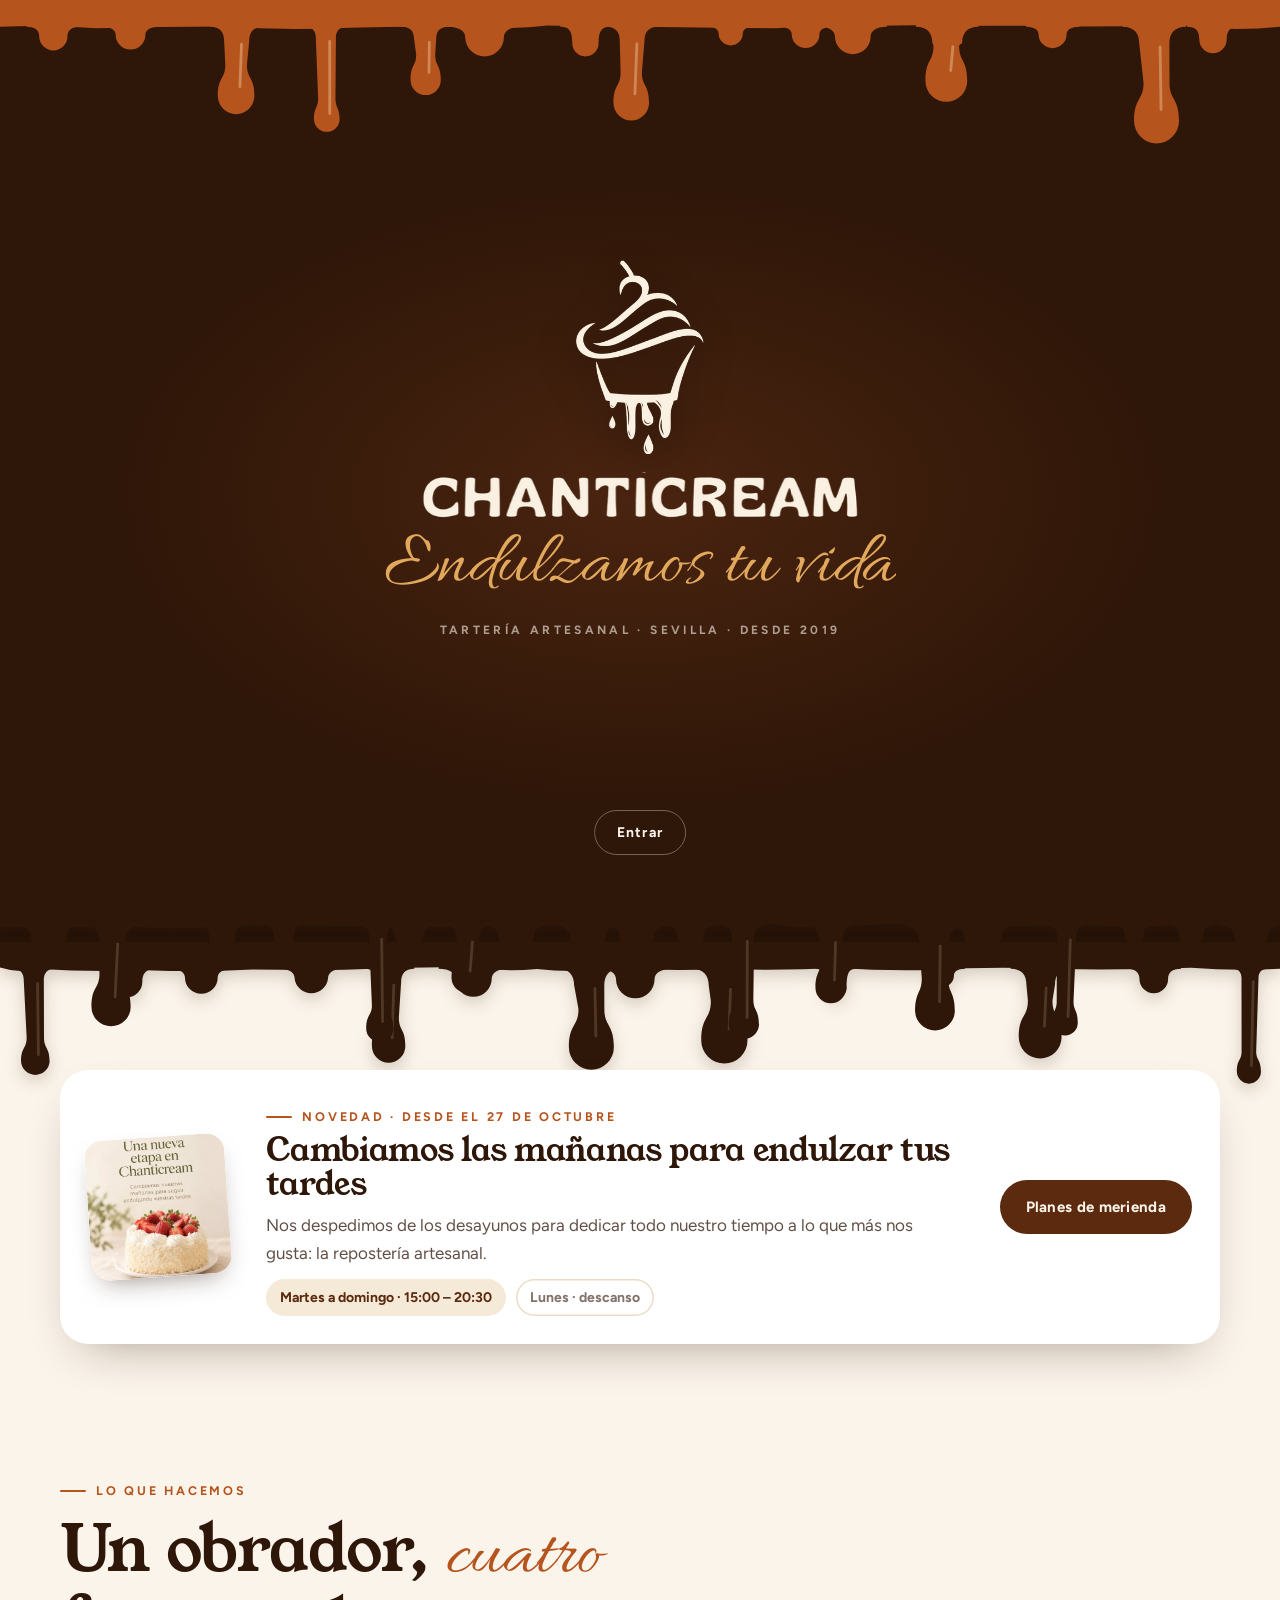
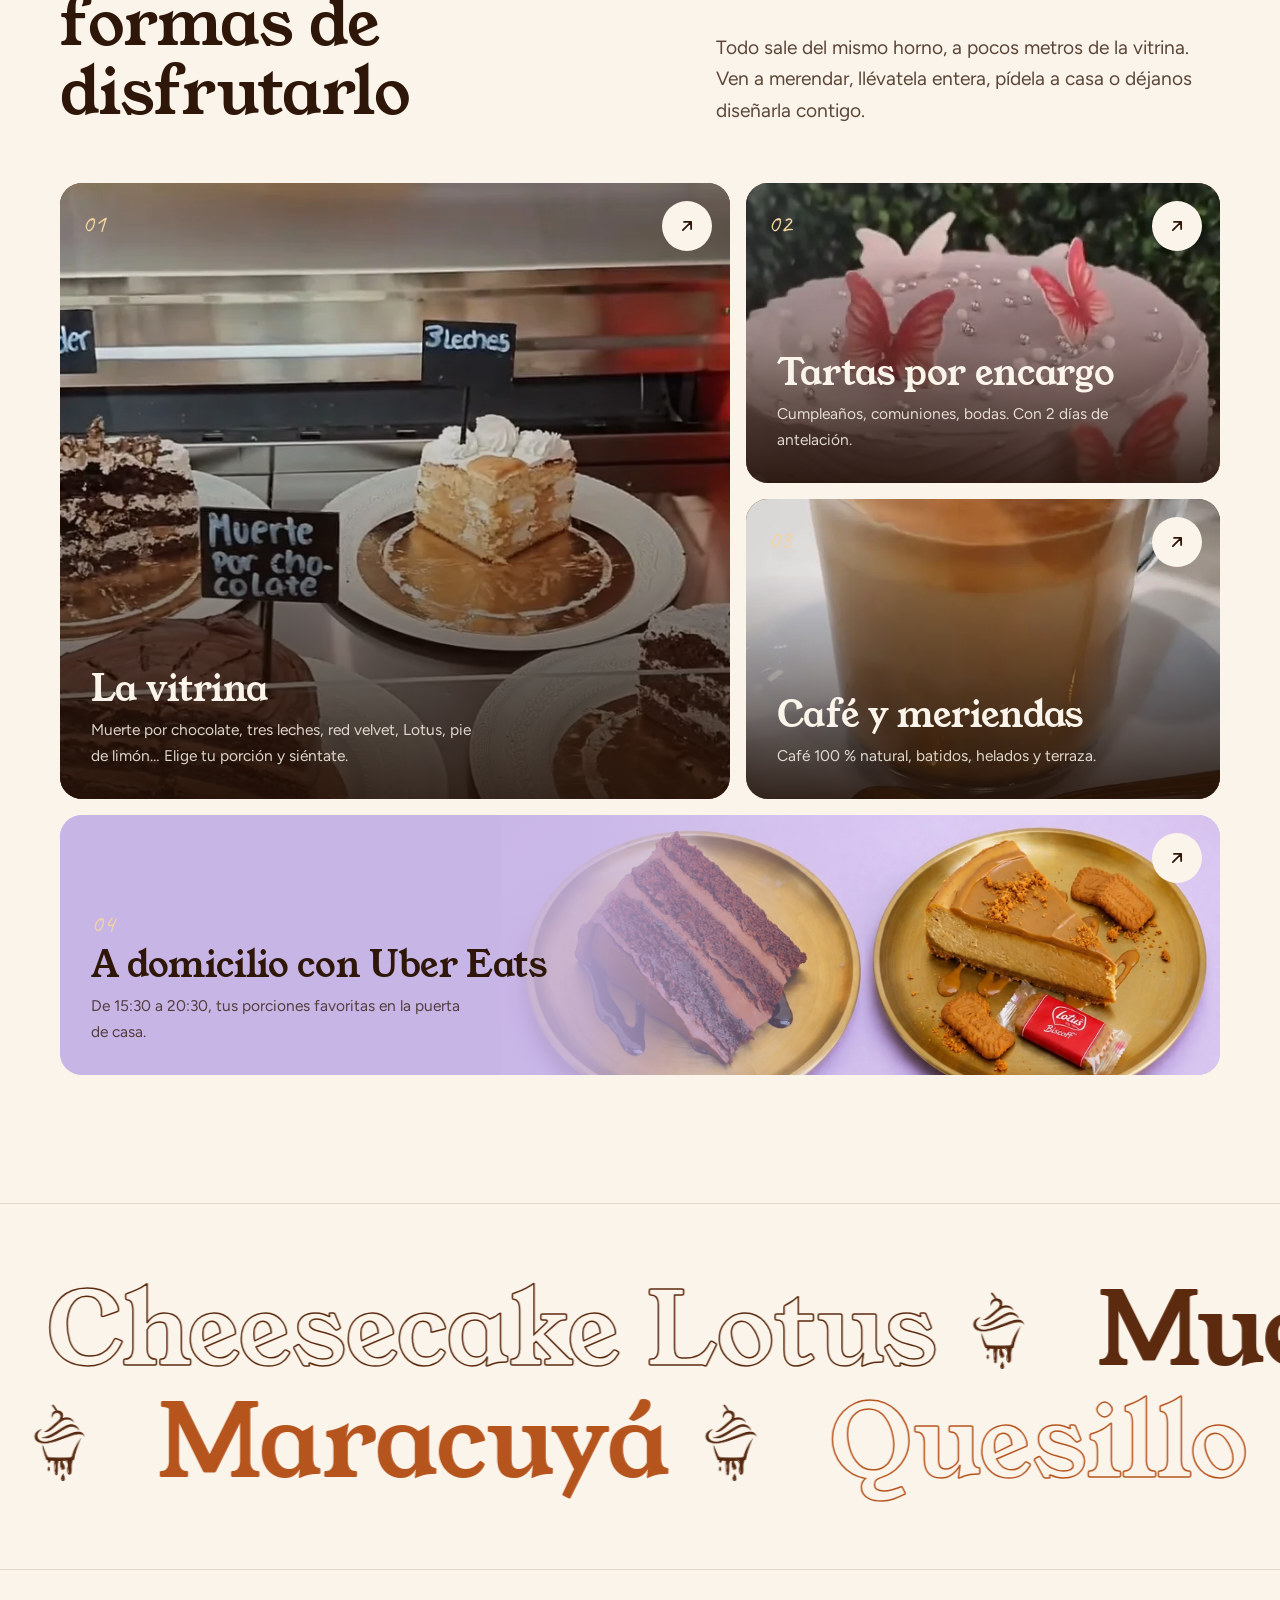
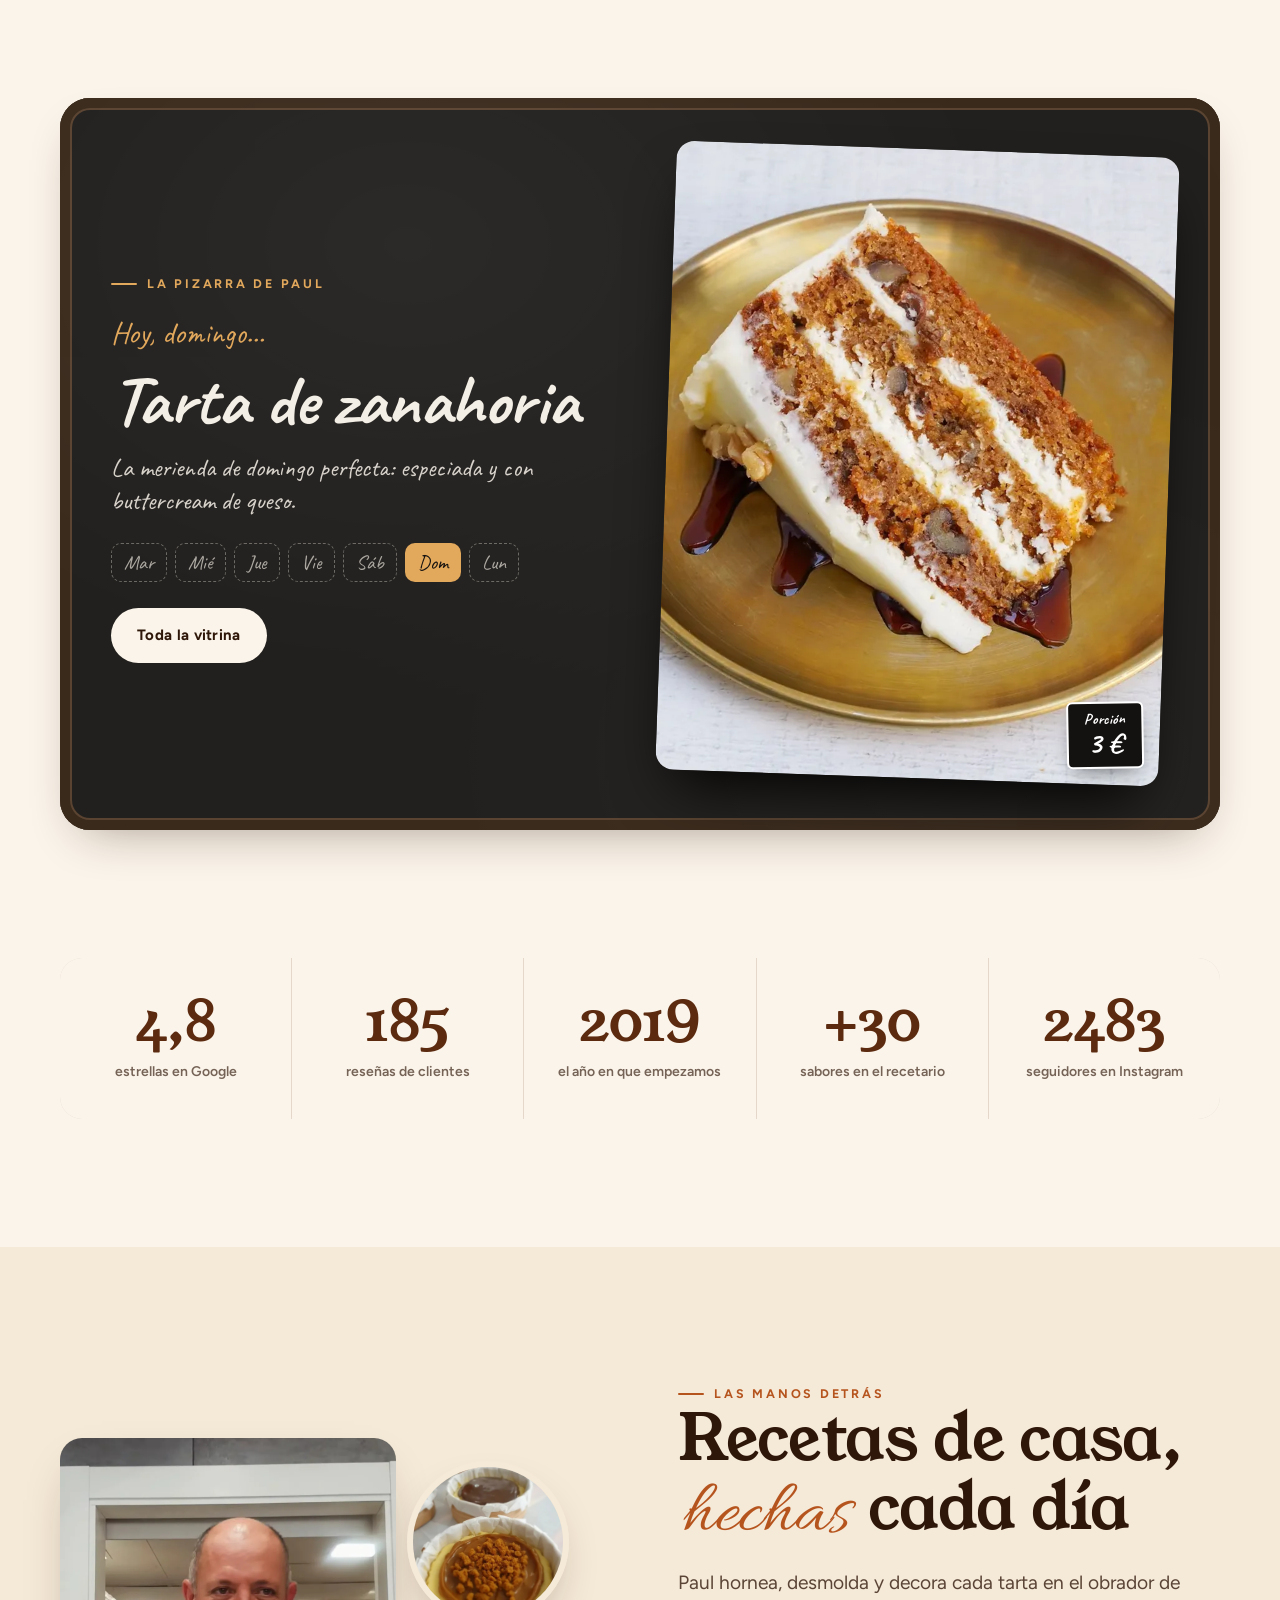
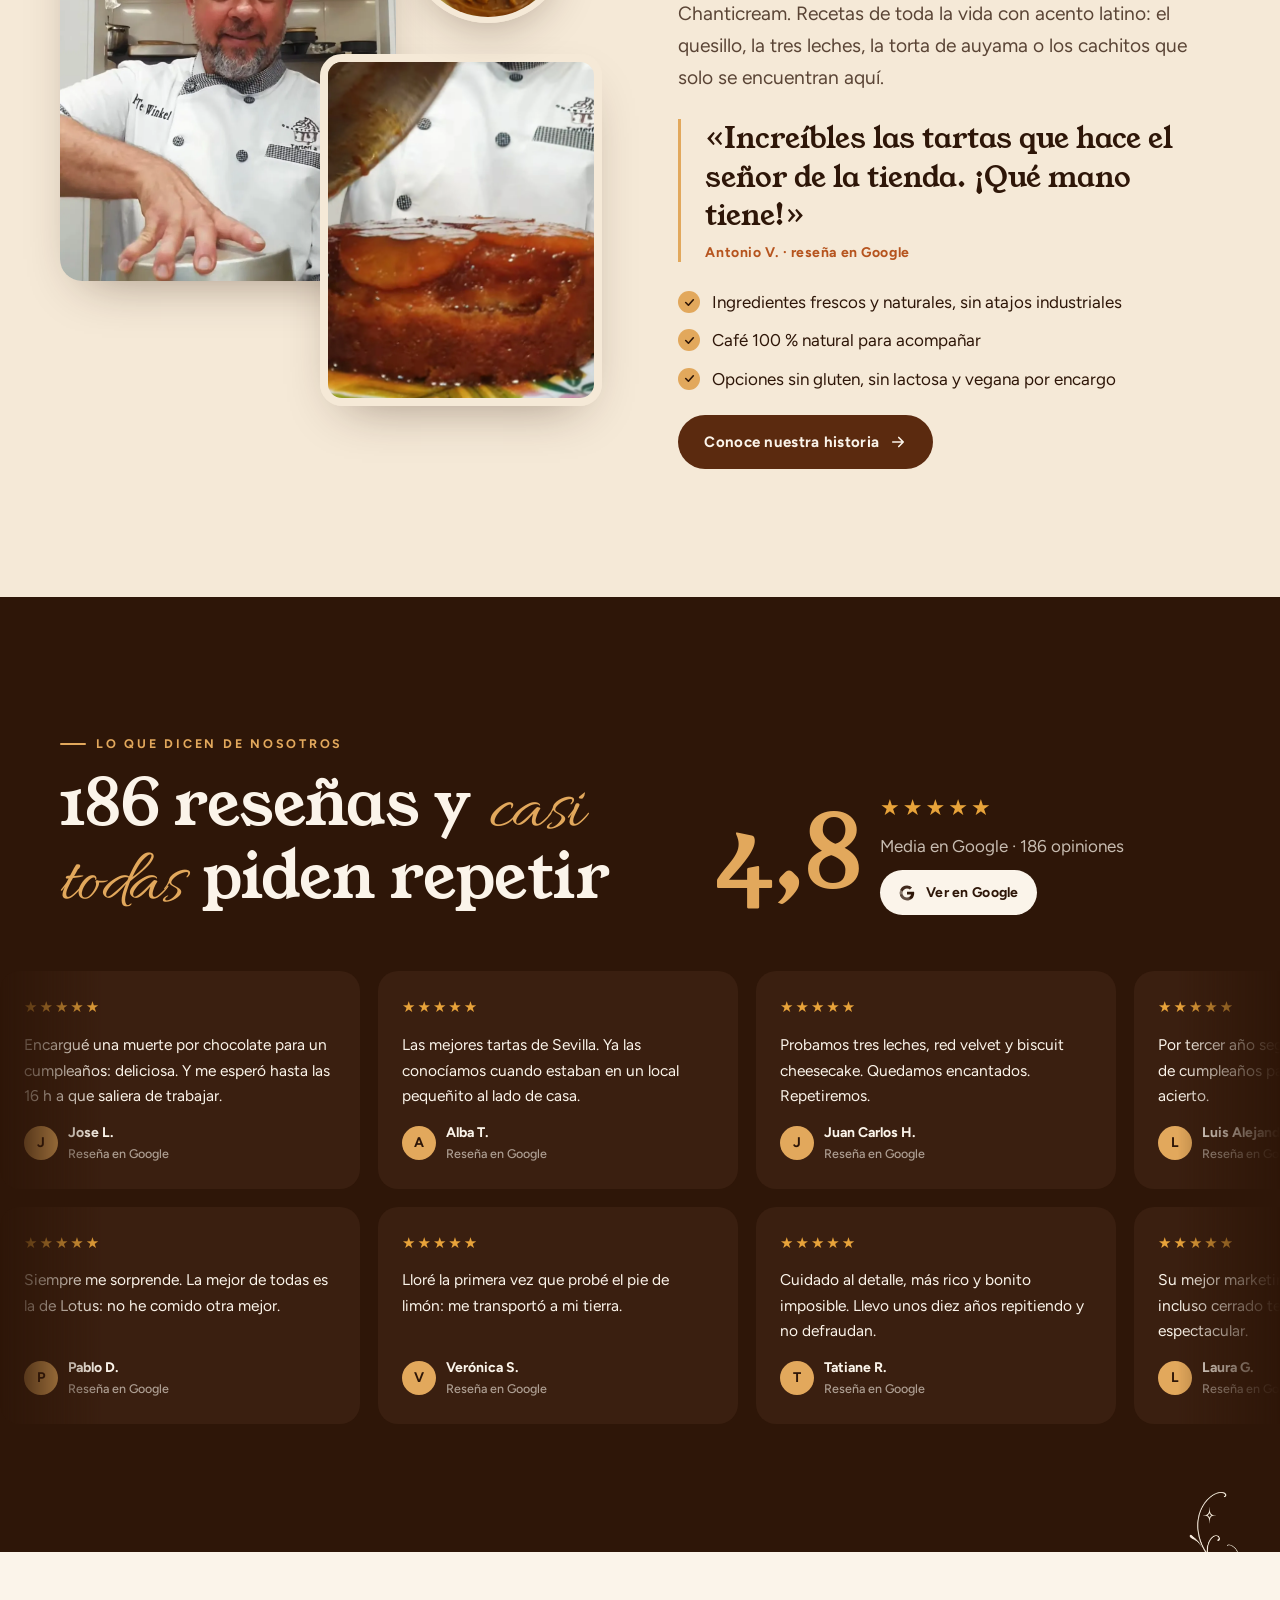
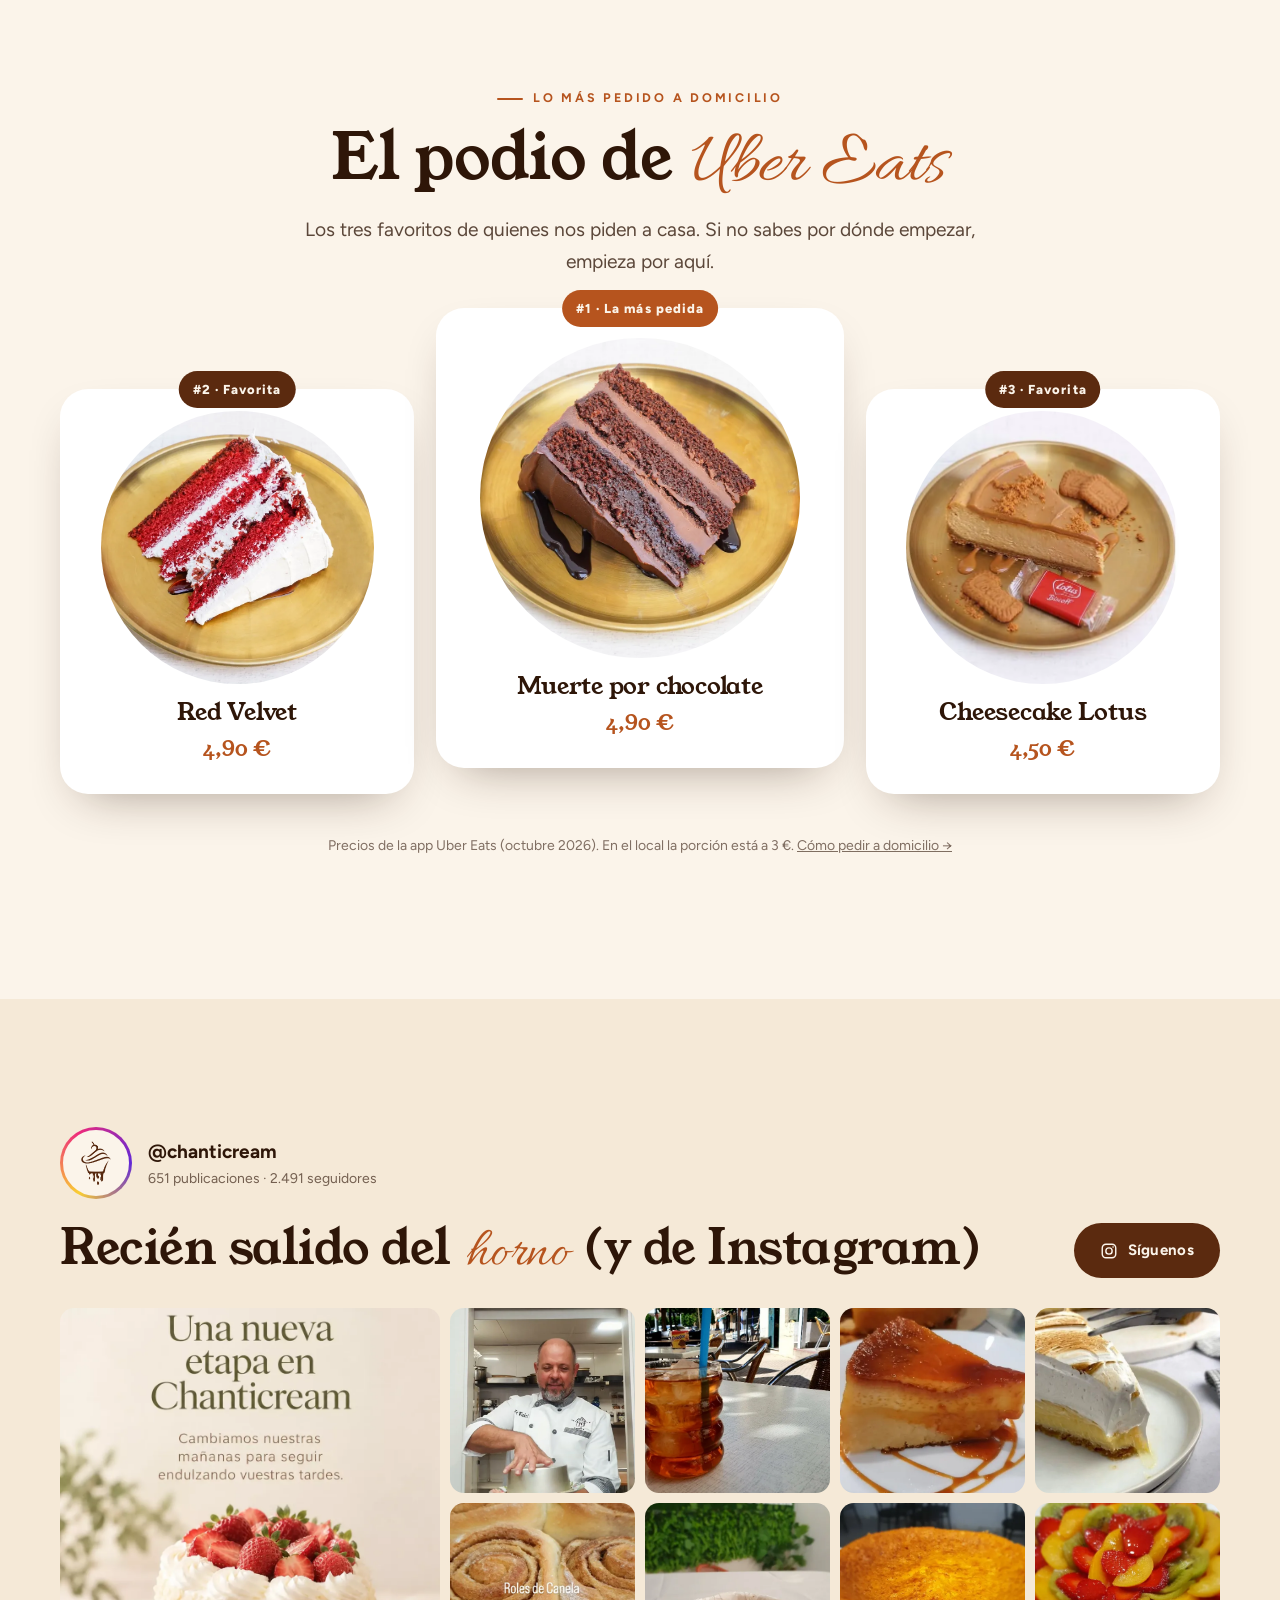
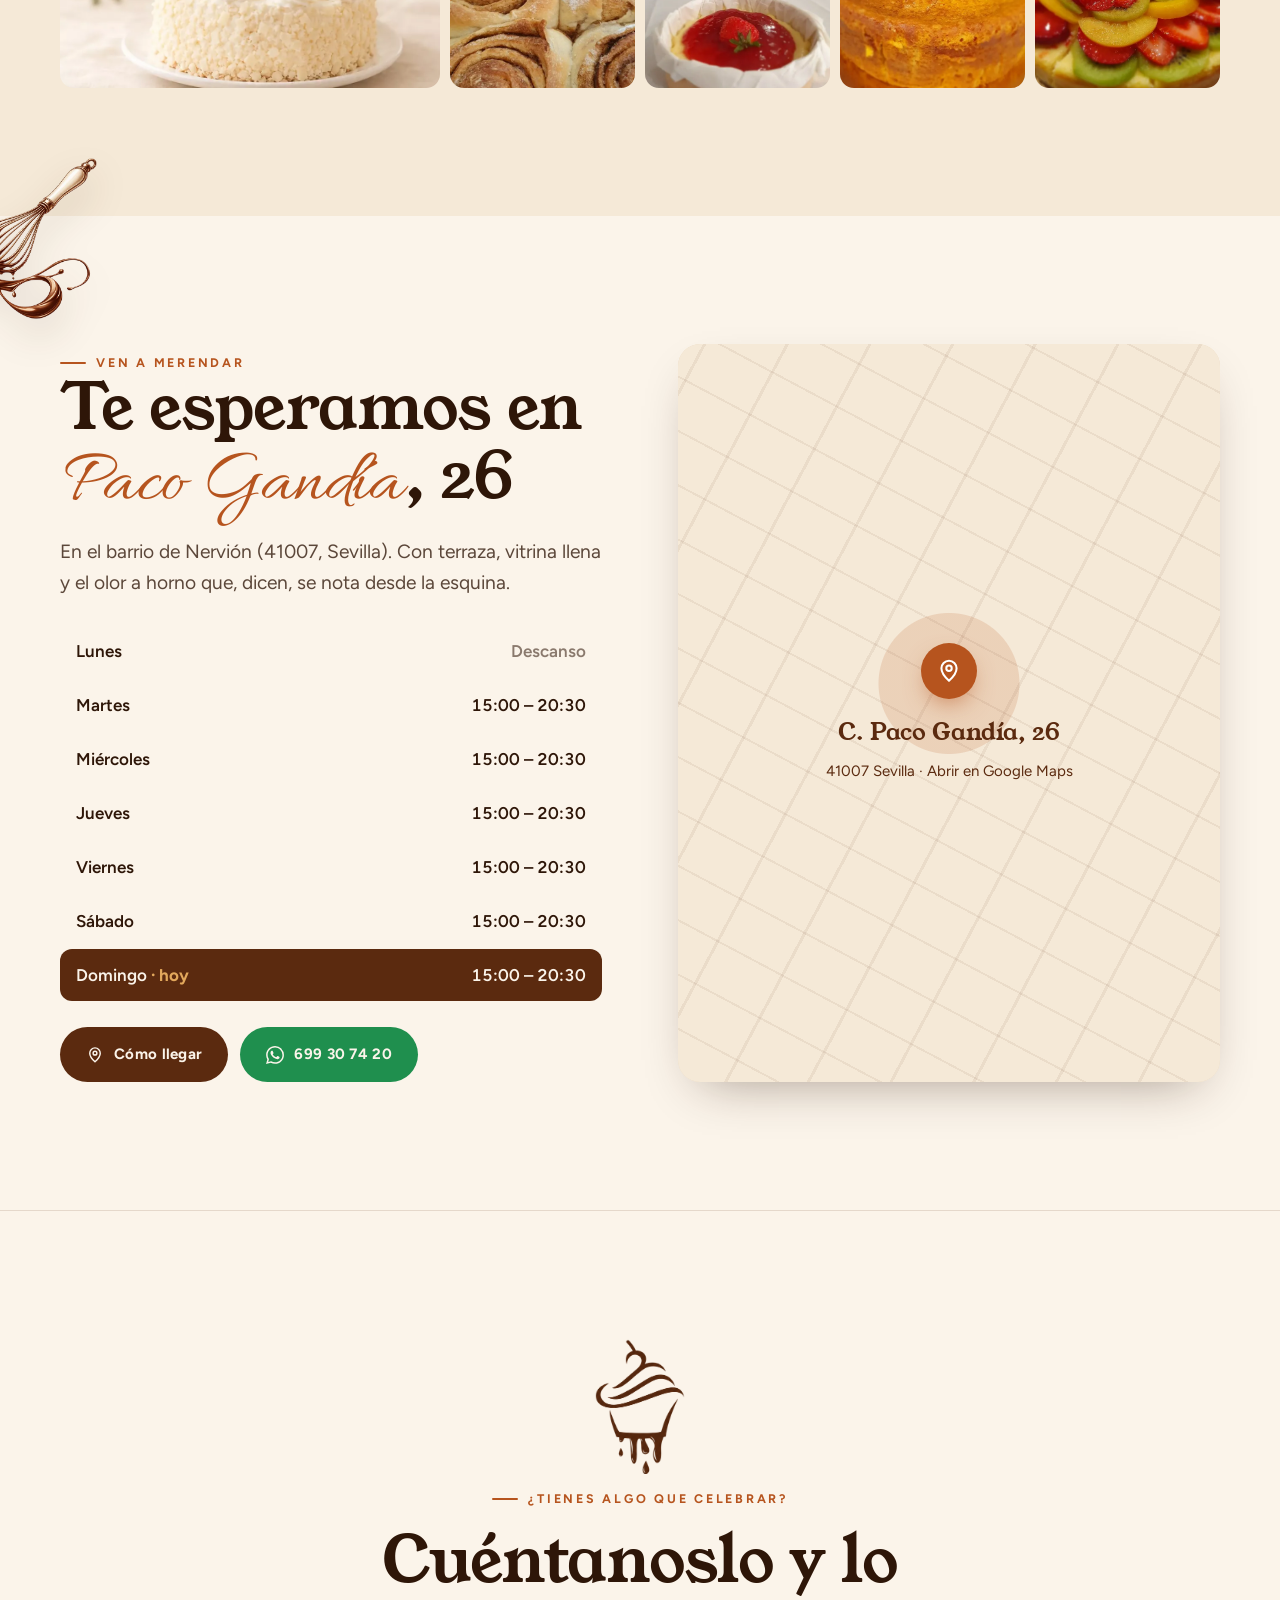
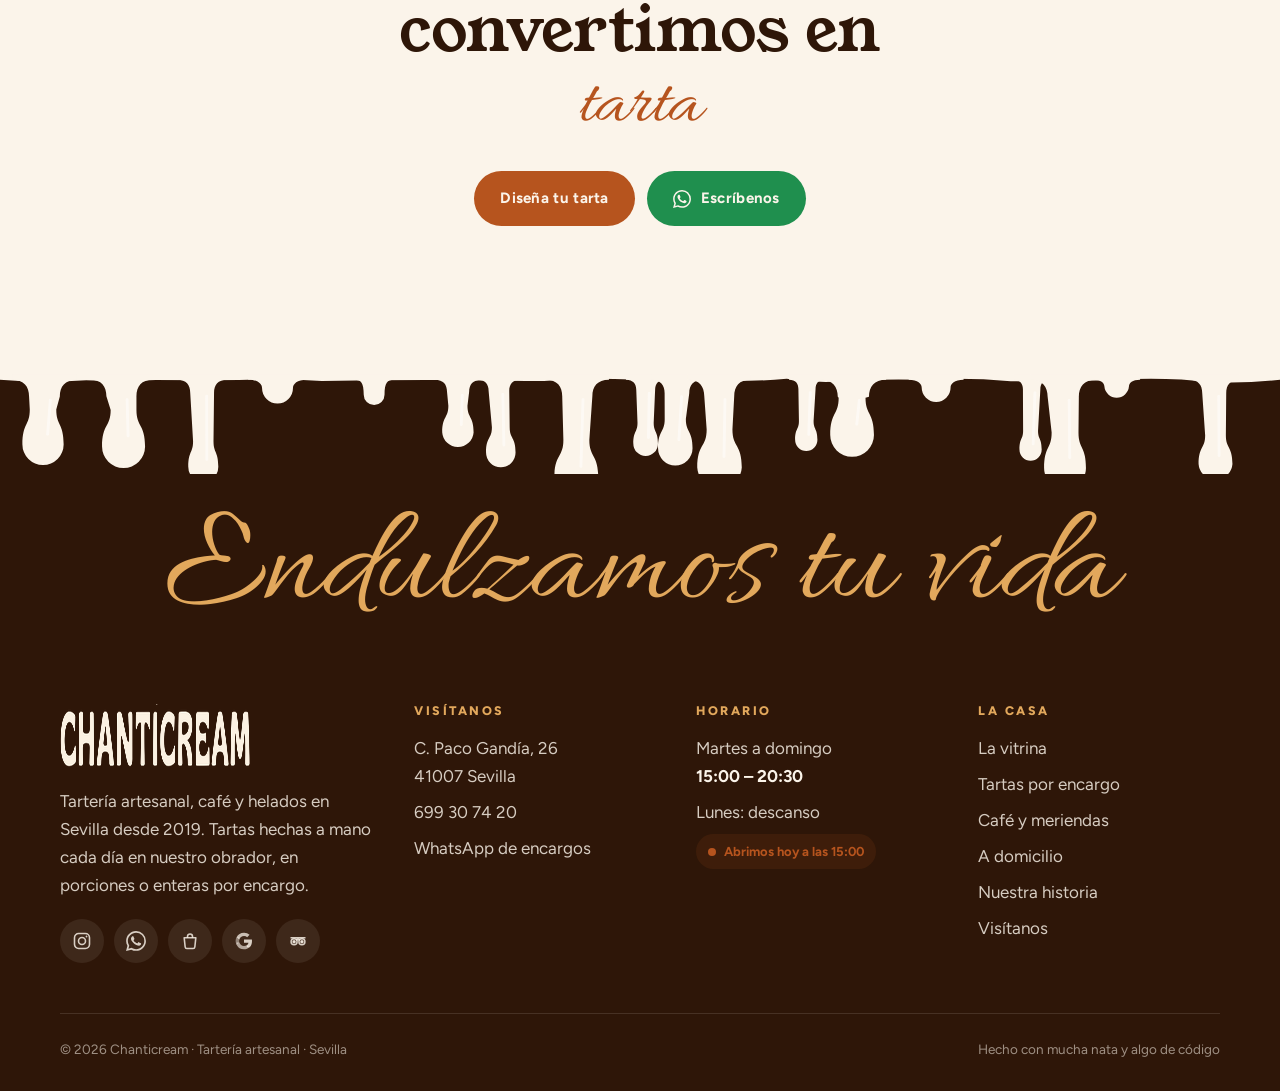
==== index.html @ ce217cf5 "Web demo de Chanticream, tartería artesanal en Sevilla Siete páginas con intro, escaparate de platos" ====
<!doctype html>
<html lang="es">
<head>
<meta charset="utf-8">
<meta name="viewport" content="width=device-width, initial-scale=1, viewport-fit=cover">
<title>Chanticream · Tartería artesanal, café y helados en Sevilla</title>
<meta name="description" content="Tartas artesanales hechas a mano en Sevilla desde 2019. Porciones en vitrina, tartas por encargo, café y helados. C. Paco Gandía 26. Martes a domingo de 15:00 a 20:30.">
<meta name="theme-color" content="#2e1608">
<meta property="og:type" content="website">
<meta property="og:site_name" content="Chanticream">
<meta property="og:title" content="Chanticream · Tartería artesanal, café y helados en Sevilla">
<meta property="og:description" content="Tartas artesanales hechas a mano en Sevilla desde 2019. Porciones en vitrina, tartas por encargo, café y helados. C. Paco Gandía 26. Martes a domingo de 15:00 a 20:30.">
<meta property="og:image" content="assets/img/hero/vitrina.webp">
<meta property="og:locale" content="es_ES">
<link rel="icon" href="assets/img/marca/favicon.png" type="image/png">
<link rel="apple-touch-icon" href="assets/img/marca/apple-touch-icon.png">
<link rel="preconnect" href="https://fonts.googleapis.com">
<link rel="preconnect" href="https://fonts.gstatic.com" crossorigin>
<link href="https://fonts.googleapis.com/css2?family=Allura&family=Caveat:wght@500;700&family=Figtree:ital,wght@0,400..800;1,400..800&family=Young+Serif&display=swap" rel="stylesheet">
<link rel="stylesheet" href="assets/css/site.css?v=2610272148">

</head>
<body class="con-hero" data-pagina="inicio">
<div class="intro" id="intro" aria-hidden="true">
  <script>try{if(sessionStorage.getItem("intro-vista")||matchMedia("(prefers-reduced-motion: reduce)").matches)document.documentElement.classList.add("sin-intro");else document.documentElement.classList.add("con-intro")}catch(e){}</script>
  <div class="intro__caramelo"><svg viewBox="0 0 1440 170" preserveAspectRatio="xMidYMin slice" aria-hidden="true" fill="currentColor"><path d="M0,0 H1440 V30 Q1386,35.9 1333,28.8 Q1260,30.1 1188,29.8 Q1130,28.3 1073,29.2 Q1010,27.1 947,30.7 Q910,28.1 874,31.9 Q808,31.2 741,30.3 Q678,30.6 616,28.7 Q579,32.9 542,30.8 Q468,29.2 393,31.1 Q322,34.6 251,29.8 Q180,29.8 108,31.9 Q54,27.9 0,30.2 Z"/><path class="hilo" style="--d:5.7s;--r:-1.0s" d="M29.7,24 H90.3 V30 C80.2,30 75.9,34.3 75.9,40.9 A15.9,15.9 0 0 1 44.1,40.9 C44.1,34.3 39.8,30 29.7,30 Z"/><path class="hilo" style="--d:5.3s;--r:-2.3s" d="M115.1,24 H178.6 V30 C168.1,30 163.6,34.5 163.6,39.0 A16.7,16.7 0 0 1 130.1,39.0 C130.1,34.5 125.6,30 115.1,30 Z"/><path class="hilo" style="--d:6.2s;--r:-1.9s" d="M236.6,24 H296.0 V30 C285.1,30 280.4,36.2 280.4,45.6 L277.8,72.8 C277.8,89.3 286.2,86.2 286.2,107.8 A20.6,20.6 0 0 1 245.0,107.8 C245.0,86.2 253.5,89.3 253.5,72.8 L252.1,45.6 C252.1,36.2 247.5,30 236.6,30 Z"/><path class="hilo" style="--d:6.0s;--r:-3.2s" d="M342.8,24 H390.4 V30 C381.7,30 377.9,35.0 377.9,42.5 L377.4,110.4 C377.4,122.0 382.1,119.8 382.1,135.0 A14.5,14.5 0 0 1 353.2,135.0 C353.2,119.8 357.9,122.0 357.9,110.4 L355.3,42.5 C355.3,35.0 351.5,30 342.8,30 Z"/><path class="hilo" style="--d:6.6s;--r:-1.1s" d="M452.1,24 H504.4 V30 C494.8,30 490.7,35.5 490.7,43.7 L489.6,61.2 C489.6,74.8 495.9,72.2 495.9,90.0 A17.0,17.0 0 0 1 461.9,90.0 C461.9,72.2 468.2,74.8 468.2,61.2 L465.8,43.7 C465.8,35.5 461.7,30 452.1,30 Z"/><path class="hilo" style="--d:8.8s;--r:-4.7s" d="M503.9,24 H586.4 V30 C572.7,30 566.9,35.9 566.9,41.7 A21.7,21.7 0 0 1 523.4,41.7 C523.4,35.9 517.6,30 503.9,30 Z"/><path class="hilo" style="--d:6.5s;--r:-1.3s" d="M630.4,24 H686.7 V30 C677.4,30 673.4,34.0 673.4,48.7 A14.8,14.8 0 0 1 643.8,48.7 C643.8,34.0 639.8,30 630.4,30 Z"/><path class="hilo" style="--d:7.2s;--r:-4.7s" d="M681.9,24 H740.4 V30 C729.7,30 725.1,36.1 725.1,45.3 L722.1,81.5 C722.1,97.5 730.2,94.5 730.2,115.5 A20.0,20.0 0 0 1 690.1,115.5 C690.1,94.5 698.2,97.5 698.2,81.5 L697.2,45.3 C697.2,36.1 692.6,30 681.9,30 Z"/><path class="hilo" style="--d:5.7s;--r:-0.1s" d="M796.2,24 H847.9 V30 C839.4,30 835.7,33.7 835.7,37.4 A13.6,13.6 0 0 1 808.4,37.4 C808.4,33.7 804.7,30 796.2,30 Z"/><path class="hilo" style="--d:7.5s;--r:-6.1s" d="M876.7,24 H935.9 V30 C926.1,30 921.9,34.2 921.9,38.4 A15.6,15.6 0 0 1 890.7,38.4 C890.7,34.2 886.5,30 876.7,30 Z"/><path class="hilo" style="--d:6.0s;--r:-1.8s" d="M921.2,24 H997.7 V30 C985.0,30 979.5,35.4 979.5,40.9 A20.1,20.1 0 0 1 939.3,40.9 C939.3,35.4 933.9,30 921.2,30 Z"/><path class="hilo" style="--d:5.1s;--r:-0.7s" d="M1030.5,24 H1100.8 V30 C1087.9,30 1082.4,37.4 1082.4,48.4 L1079.0,51.2 C1079.0,70.0 1088.1,66.4 1088.1,91.1 A23.5,23.5 0 0 1 1041.1,91.1 C1041.1,66.4 1050.2,70.0 1050.2,51.2 L1048.9,48.4 C1048.9,37.4 1043.4,30 1030.5,30 Z"/><path class="hilo" style="--d:7.6s;--r:-2.6s" d="M1154.3,24 H1214.1 V30 C1204.1,30 1199.9,34.2 1199.9,38.5 A15.7,15.7 0 0 1 1168.4,38.5 C1168.4,34.2 1164.2,30 1154.3,30 Z"/><path class="hilo" style="--d:6.4s;--r:-0.2s" d="M1263.0,24 H1334.3 V30 C1321.2,30 1315.6,37.5 1315.6,48.7 L1315.7,93.0 C1315.7,113.2 1326.4,109.4 1326.4,136.0 A25.3,25.3 0 0 1 1275.8,136.0 C1275.8,109.4 1286.5,113.2 1286.5,93.0 L1281.6,48.7 C1281.6,37.5 1276.0,30 1263.0,30 Z"/><path class="hilo" style="--d:5.1s;--r:-3.4s" d="M1335.3,24 H1393.9 V30 C1384.2,30 1380.0,34.2 1380.0,44.5 A15.4,15.4 0 0 1 1349.2,44.5 C1349.2,34.2 1345.0,30 1335.3,30 Z"/><path class="brillo" d="M271.7,49.6 L269.9,97.5 M370.9,46.5 L371.0,127.8 M483.0,47.7 L482.6,81.5 M716.5,49.3 L714.3,105.5 M1072.0,52.4 L1069.6,79.3 M1305.1,52.7 L1306.2,123.3"/></svg></div>
  <div class="intro__chispas"><i style="--x:0%;--d:1.40s;--t:0.6s"></i><i style="--x:37%;--d:1.75s;--t:1.0s"></i><i style="--x:74%;--d:2.10s;--t:1.4s"></i><i style="--x:11%;--d:2.45s;--t:0.9s"></i><i style="--x:48%;--d:2.80s;--t:1.3s"></i><i style="--x:85%;--d:1.40s;--t:0.8s"></i><i style="--x:22%;--d:1.75s;--t:1.2s"></i><i style="--x:59%;--d:2.10s;--t:0.7s"></i><i style="--x:96%;--d:2.45s;--t:1.1s"></i><i style="--x:33%;--d:2.80s;--t:0.6s"></i><i style="--x:70%;--d:1.40s;--t:1.0s"></i><i style="--x:7%;--d:1.75s;--t:1.4s"></i><i style="--x:44%;--d:2.10s;--t:0.9s"></i><i style="--x:81%;--d:2.45s;--t:1.3s"></i><i style="--x:18%;--d:2.80s;--t:0.8s"></i><i style="--x:55%;--d:1.40s;--t:1.2s"></i></div>
  <div class="intro__centro">
    <img class="intro__cupcake" src="assets/img/marca/cupcake-crema.png" alt="">
    <img class="intro__marca" src="assets/img/marca/wordmark-crema.png" alt="Chanticream">
    <p class="intro__lema">Endulzamos tu vida</p>
    <p class="intro__sub">Tartería artesanal · Sevilla · desde 2019</p>
  </div>
  <button class="intro__saltar" type="button">Entrar</button>
  <div class="intro__borde"><svg viewBox="0 0 1440 170" preserveAspectRatio="xMidYMin slice" aria-hidden="true" fill="currentColor"><path d="M0,0 H1440 V30 Q1370,27.8 1300,30.6 Q1226,29.9 1153,30.3 Q1096,30.9 1039,28.6 Q1002,28.0 965,30.1 Q916,35.0 867,28.8 Q800,30.3 734,30.6 Q672,35.4 611,29.2 Q566,29.2 520,31.2 Q449,32.2 378,30.4 Q316,30.0 254,30.3 Q205,35.2 156,31.9 Q91,32.2 26,31.1 Q13,32.9 0,30.8 Z"/><path class="hilo" style="--d:7.9s;--r:-7.0s" d="M16.4,24 H93.6 V30 C80.8,30 75.3,35.5 75.3,41.6 A20.3,20.3 0 0 1 34.7,41.6 C34.7,35.5 29.2,30 16.4,30 Z"/><path class="hilo" style="--d:6.7s;--r:-1.9s" d="M94.8,24 H158.6 V30 C146.9,30 141.9,36.7 141.9,46.7 L138.1,83.7 C138.1,101.3 147.0,98.0 147.0,121.1 A22.0,22.0 0 0 1 102.9,121.1 C102.9,98.0 111.9,101.3 111.9,83.7 L111.5,46.7 C111.5,36.7 106.5,30 94.8,30 Z"/><path class="hilo" style="--d:7.8s;--r:-7.5s" d="M222.5,24 H277.7 V30 C268.5,30 264.6,33.9 264.6,47.0 A14.5,14.5 0 0 1 235.5,47.0 C235.5,33.9 231.6,30 222.5,30 Z"/><path class="hilo" style="--d:6.6s;--r:-2.7s" d="M297.9,24 H340.3 V30 C333.3,30 330.3,33.0 330.3,47.9 A11.2,11.2 0 0 1 308.0,47.9 C308.0,33.0 304.9,30 297.9,30 Z"/><path class="hilo" style="--d:8.0s;--r:-2.5s" d="M403.7,24 H447.2 V30 C439.2,30 435.8,34.6 435.8,41.4 L436.2,119.5 C436.2,131.8 442.6,129.5 442.6,145.6 A15.3,15.3 0 0 1 412.0,145.6 C412.0,129.5 418.4,131.8 418.4,119.5 L415.1,41.4 C415.1,34.6 411.7,30 403.7,30 Z"/><path class="hilo" style="--d:5.2s;--r:-3.9s" d="M428.4,24 H491.9 V30 C481.4,30 476.9,34.5 476.9,39.0 A16.7,16.7 0 0 1 443.5,39.0 C443.5,34.5 439.0,30 428.4,30 Z"/><path class="hilo" style="--d:7.0s;--r:-0.9s" d="M499.2,24 H554.0 V30 C543.9,30 539.6,35.7 539.6,44.3 L536.3,60.7 C536.3,74.3 542.1,71.8 542.1,89.7 A17.1,17.1 0 0 1 508.0,89.7 C508.0,71.8 513.8,74.3 513.8,60.7 L513.5,44.3 C513.5,35.7 509.2,30 499.2,30 Z"/><path class="hilo" style="--d:6.5s;--r:-1.5s" d="M542.1,24 H619.2 V30 C606.4,30 600.9,35.5 600.9,41.0 A20.3,20.3 0 0 1 560.4,41.0 C560.4,35.5 554.9,30 542.1,30 Z"/><path class="hilo" style="--d:6.3s;--r:-5.6s" d="M622.0,24 H700.4 V30 C687.4,30 681.9,35.6 681.9,41.1 A20.6,20.6 0 0 1 640.6,41.1 C640.6,35.6 635.0,30 622.0,30 Z"/><path class="hilo" style="--d:6.3s;--r:-4.3s" d="M679.0,24 H754.0 V30 C741.6,30 736.2,35.3 736.2,40.7 A19.7,19.7 0 0 1 696.8,40.7 C696.8,35.3 691.4,30 679.0,30 Z"/><path class="hilo" style="--d:5.7s;--r:-2.3s" d="M747.5,24 H806.5 V30 C796.7,30 792.5,34.2 792.5,40.0 A15.5,15.5 0 0 1 761.4,40.0 C761.4,34.2 757.2,30 747.5,30 Z"/><path class="hilo" style="--d:5.6s;--r:-1.9s" d="M810.0,24 H862.1 V30 C852.5,30 848.4,35.5 848.4,43.6 L847.5,112.7 C847.5,126.3 853.9,123.8 853.9,141.7 A17.1,17.1 0 0 1 819.8,141.7 C819.8,123.8 826.2,126.3 826.2,112.7 L823.6,43.6 C823.6,35.5 819.5,30 810.0,30 Z"/><path class="hilo" style="--d:5.2s;--r:-4.3s" d="M906.2,24 H963.5 V30 C953.0,30 948.5,36.0 948.5,45.0 L946.4,70.5 C946.4,84.3 952.0,81.7 952.0,99.9 A17.3,17.3 0 0 1 917.4,99.9 C917.4,81.7 923.0,84.3 923.0,70.5 L921.2,45.0 C921.2,36.0 916.7,30 906.2,30 Z"/><path class="hilo" style="--d:5.1s;--r:-3.3s" d="M1014.8,24 H1087.4 V30 C1074.1,30 1068.4,37.6 1068.4,49.0 L1066.7,88.9 C1066.7,106.8 1074.2,103.4 1074.2,126.9 A22.4,22.4 0 0 1 1029.5,126.9 C1029.5,103.4 1037.0,106.8 1037.0,88.9 L1033.8,49.0 C1033.8,37.6 1028.1,30 1014.8,30 Z"/><path class="hilo" style="--d:7.8s;--r:-0.4s" d="M1065.5,24 H1145.8 V30 C1132.5,30 1126.8,35.7 1126.8,41.4 A21.1,21.1 0 0 1 1084.5,41.4 C1084.5,35.7 1078.8,30 1065.5,30 Z"/><path class="hilo" style="--d:5.8s;--r:-4.6s" d="M1176.9,24 H1223.0 V30 C1214.5,30 1210.9,34.8 1210.9,42.1 L1207.7,115.1 C1207.7,126.5 1212.5,124.4 1212.5,139.3 A14.2,14.2 0 0 1 1184.0,139.3 C1184.0,124.4 1188.8,126.5 1188.8,115.1 L1189.0,42.1 C1189.0,34.8 1185.4,30 1176.9,30 Z"/><path class="hilo" style="--d:8.3s;--r:-1.9s" d="M1254.8,24 H1297.0 V30 C1290.0,30 1287.0,33.0 1287.0,40.3 A11.1,11.1 0 0 1 1264.8,40.3 C1264.8,33.0 1261.8,30 1254.8,30 Z"/><path class="hilo" style="--d:6.3s;--r:-2.9s" d="M1314.0,24 H1366.2 V30 C1357.5,30 1353.8,33.7 1353.8,41.1 A13.8,13.8 0 0 1 1326.3,41.1 C1326.3,33.7 1322.6,30 1314.0,30 Z"/><path class="hilo" style="--d:8.9s;--r:-0.6s" d="M1371.3,24 H1443.8 V30 C1431.8,30 1426.7,35.2 1426.7,40.3 A19.1,19.1 0 0 1 1388.5,40.3 C1388.5,35.2 1383.3,30 1371.3,30 Z"/><path class="brillo" d="M132.4,50.7 L129.5,110.1 M429.4,45.4 L430.4,137.9 M531.5,48.3 L528.9,81.1 M840.7,47.6 L840.5,133.2 M940.0,49.0 L938.8,91.2 M1057.7,53.0 L1057.0,115.7 M1204.1,46.1 L1201.6,132.2"/></svg></div>
</div>

<a class="saltar" href="#contenido">Saltar al contenido</a>
<div class="ticker" role="region" aria-label="Avisos de Chanticream"><div class="ticker__pista"><span class="ticker__item"><svg class="ticker__sep" viewBox="0 0 24 24" fill="currentColor" aria-hidden="true"><path d="M12 2l2.4 6.9H22l-6 4.6 2.3 7.1L12 16.3 5.7 20.6 8 13.5l-6-4.6h7.6Z"/></svg><b>Nuevo horario:</b> martes a domingo de 15:00 a 20:30 · lunes descanso</span><span class="ticker__item"><svg class="ticker__sep" viewBox="0 0 24 24" fill="currentColor" aria-hidden="true"><path d="M12 2l2.4 6.9H22l-6 4.6 2.3 7.1L12 16.3 5.7 20.6 8 13.5l-6-4.6h7.6Z"/></svg><b>4,8 ★ en Google</b> con 186 reseñas</span><span class="ticker__item"><svg class="ticker__sep" viewBox="0 0 24 24" fill="currentColor" aria-hidden="true"><path d="M12 2l2.4 6.9H22l-6 4.6 2.3 7.1L12 16.3 5.7 20.6 8 13.5l-6-4.6h7.6Z"/></svg>Porción de tarta en vitrina <b>desde 3 €</b></span><span class="ticker__item"><svg class="ticker__sep" viewBox="0 0 24 24" fill="currentColor" aria-hidden="true"><path d="M12 2l2.4 6.9H22l-6 4.6 2.3 7.1L12 16.3 5.7 20.6 8 13.5l-6-4.6h7.6Z"/></svg>Encargos por WhatsApp con <b>2 días</b> de antelación · <a href="https://wa.me/34699307420" target="_blank" rel="noopener">699 30 74 20</a></span><span class="ticker__item"><svg class="ticker__sep" viewBox="0 0 24 24" fill="currentColor" aria-hidden="true"><path d="M12 2l2.4 6.9H22l-6 4.6 2.3 7.1L12 16.3 5.7 20.6 8 13.5l-6-4.6h7.6Z"/></svg>También en <a href="https://www.ubereats.com/es/store/chanticream/9y39RoR6Vyi58FifijCMCQ" target="_blank" rel="noopener">Uber Eats</a> · a domicilio de 15:30 a 20:30</span><span class="ticker__item"><svg class="ticker__sep" viewBox="0 0 24 24" fill="currentColor" aria-hidden="true"><path d="M12 2l2.4 6.9H22l-6 4.6 2.3 7.1L12 16.3 5.7 20.6 8 13.5l-6-4.6h7.6Z"/></svg><b>Helados artesanales</b>, café 100 % natural y batidos</span><span class="ticker__item"><svg class="ticker__sep" viewBox="0 0 24 24" fill="currentColor" aria-hidden="true"><path d="M12 2l2.4 6.9H22l-6 4.6 2.3 7.1L12 16.3 5.7 20.6 8 13.5l-6-4.6h7.6Z"/></svg>Opciones <b>sin gluten y sin lactosa</b> por encargo</span><span class="ticker__item"><svg class="ticker__sep" viewBox="0 0 24 24" fill="currentColor" aria-hidden="true"><path d="M12 2l2.4 6.9H22l-6 4.6 2.3 7.1L12 16.3 5.7 20.6 8 13.5l-6-4.6h7.6Z"/></svg>Tartería artesanal en Sevilla <b>desde 2019</b></span><span aria-hidden="true" style="display:contents"><span class="ticker__item"><svg class="ticker__sep" viewBox="0 0 24 24" fill="currentColor" aria-hidden="true"><path d="M12 2l2.4 6.9H22l-6 4.6 2.3 7.1L12 16.3 5.7 20.6 8 13.5l-6-4.6h7.6Z"/></svg><b>Nuevo horario:</b> martes a domingo de 15:00 a 20:30 · lunes descanso</span><span class="ticker__item"><svg class="ticker__sep" viewBox="0 0 24 24" fill="currentColor" aria-hidden="true"><path d="M12 2l2.4 6.9H22l-6 4.6 2.3 7.1L12 16.3 5.7 20.6 8 13.5l-6-4.6h7.6Z"/></svg><b>4,8 ★ en Google</b> con 186 reseñas</span><span class="ticker__item"><svg class="ticker__sep" viewBox="0 0 24 24" fill="currentColor" aria-hidden="true"><path d="M12 2l2.4 6.9H22l-6 4.6 2.3 7.1L12 16.3 5.7 20.6 8 13.5l-6-4.6h7.6Z"/></svg>Porción de tarta en vitrina <b>desde 3 €</b></span><span class="ticker__item"><svg class="ticker__sep" viewBox="0 0 24 24" fill="currentColor" aria-hidden="true"><path d="M12 2l2.4 6.9H22l-6 4.6 2.3 7.1L12 16.3 5.7 20.6 8 13.5l-6-4.6h7.6Z"/></svg>Encargos por WhatsApp con <b>2 días</b> de antelación · <a href="https://wa.me/34699307420" target="_blank" rel="noopener">699 30 74 20</a></span><span class="ticker__item"><svg class="ticker__sep" viewBox="0 0 24 24" fill="currentColor" aria-hidden="true"><path d="M12 2l2.4 6.9H22l-6 4.6 2.3 7.1L12 16.3 5.7 20.6 8 13.5l-6-4.6h7.6Z"/></svg>También en <a href="https://www.ubereats.com/es/store/chanticream/9y39RoR6Vyi58FifijCMCQ" target="_blank" rel="noopener">Uber Eats</a> · a domicilio de 15:30 a 20:30</span><span class="ticker__item"><svg class="ticker__sep" viewBox="0 0 24 24" fill="currentColor" aria-hidden="true"><path d="M12 2l2.4 6.9H22l-6 4.6 2.3 7.1L12 16.3 5.7 20.6 8 13.5l-6-4.6h7.6Z"/></svg><b>Helados artesanales</b>, café 100 % natural y batidos</span><span class="ticker__item"><svg class="ticker__sep" viewBox="0 0 24 24" fill="currentColor" aria-hidden="true"><path d="M12 2l2.4 6.9H22l-6 4.6 2.3 7.1L12 16.3 5.7 20.6 8 13.5l-6-4.6h7.6Z"/></svg>Opciones <b>sin gluten y sin lactosa</b> por encargo</span><span class="ticker__item"><svg class="ticker__sep" viewBox="0 0 24 24" fill="currentColor" aria-hidden="true"><path d="M12 2l2.4 6.9H22l-6 4.6 2.3 7.1L12 16.3 5.7 20.6 8 13.5l-6-4.6h7.6Z"/></svg>Tartería artesanal en Sevilla <b>desde 2019</b></span></span></div></div>
<header class="header" id="header">
  <div class="wrap header__in">
    <a class="marca" href="index.html" aria-label="Chanticream, ir al inicio">
      <img class="marca__ico choco" src="assets/img/marca/cupcake.png" alt="" width="234" height="351">
      <img class="marca__ico crema" src="assets/img/marca/cupcake-crema.png" alt="" width="234" height="351">
      <span class="marca__txt">
        <img class="marca__wm choco" src="assets/img/marca/wordmark.png" alt="Chanticream" width="600" height="65">
        <img class="marca__wm crema" src="assets/img/marca/wordmark-crema.png" alt="" width="600" height="65">
        <span class="marca__sub">Tartería artesanal · Sevilla</span>
      </span>
    </a>
    <nav class="nav" aria-label="Principal"><a href="la-vitrina.html">Vitrina</a><a href="encargos.html">Encargos</a><a href="meriendas.html">Meriendas</a><a href="a-domicilio.html">A domicilio</a><a href="nuestra-historia.html">Historia</a><a href="visitanos.html">Visítanos</a></nav>
    <span class="estado" data-estado data-abierto="1">Abierto</span>
    <a class="btn btn--caramelo btn--sm header__cta" href="encargos.html#configura">Encargar tarta</a>
    <button class="burger" aria-label="Abrir menú" aria-expanded="false" aria-controls="menu-movil"><span></span><span></span><span></span></button>
  </div>
</header>
<div class="menu-movil" id="menu-movil">
  <a class="mm-link" href="index.html" style="transition-delay:0.12s"><small>01</small>Inicio</a><a class="mm-link" href="la-vitrina.html" style="transition-delay:0.17s"><small>02</small>La vitrina</a><a class="mm-link" href="encargos.html" style="transition-delay:0.22s"><small>03</small>Tartas por encargo</a><a class="mm-link" href="meriendas.html" style="transition-delay:0.27s"><small>04</small>Café y meriendas</a><a class="mm-link" href="a-domicilio.html" style="transition-delay:0.32s"><small>05</small>A domicilio</a><a class="mm-link" href="nuestra-historia.html" style="transition-delay:0.37s"><small>06</small>Nuestra historia</a><a class="mm-link" href="visitanos.html" style="transition-delay:0.42s"><small>07</small>Visítanos</a>
  <div class="menu-movil__pie">
    <div>C. Paco Gandía, 26 · 41007 Sevilla<br>Martes a domingo · 15:00 a 20:30</div>
    <div class="ctas">
      <a class="btn btn--wa" href="https://wa.me/34699307420" target="_blank" rel="noopener"><svg viewBox="0 0 24 24" fill="currentColor"><path d="M17.47 14.38c-.3-.15-1.76-.87-2.03-.97-.27-.1-.47-.15-.67.15-.2.3-.77.97-.94 1.16-.17.2-.35.22-.64.07-.3-.15-1.26-.46-2.39-1.47-.88-.79-1.48-1.76-1.65-2.06-.17-.3-.02-.46.13-.6.13-.14.3-.35.45-.52.15-.18.2-.3.3-.5.1-.2.05-.37-.03-.52-.07-.15-.67-1.61-.92-2.21-.24-.58-.49-.5-.67-.51h-.57c-.2 0-.52.07-.79.37-.27.3-1.04 1.02-1.04 2.48 0 1.46 1.07 2.88 1.21 3.07.15.2 2.1 3.2 5.08 4.49.71.31 1.26.49 1.7.63.71.22 1.36.19 1.87.12.57-.09 1.76-.72 2-1.41.25-.7.25-1.29.18-1.42-.08-.12-.27-.2-.57-.34m-5.42 7.4h-.01a9.87 9.87 0 0 1-5.03-1.38l-.36-.21-3.74.98 1-3.65-.24-.37a9.86 9.86 0 0 1-1.51-5.26c0-5.45 4.44-9.88 9.89-9.88 2.64 0 5.12 1.03 6.99 2.9a9.82 9.82 0 0 1 2.89 6.99c0 5.45-4.44 9.88-9.88 9.88m8.41-18.3A11.82 11.82 0 0 0 12.05 0C5.5 0 .16 5.34.16 11.89c0 2.1.55 4.14 1.59 5.95L.06 24l6.3-1.65a11.88 11.88 0 0 0 5.68 1.45h.01c6.55 0 11.89-5.34 11.89-11.89a11.82 11.82 0 0 0-3.48-8.41Z"/></svg><span>WhatsApp</span></a>
      <a class="btn btn--nata" href="https://www.instagram.com/chanticream/" target="_blank" rel="noopener"><svg viewBox="0 0 24 24" fill="none" stroke="currentColor" stroke-width="1.9"><rect x="3" y="3" width="18" height="18" rx="5"/><circle cx="12" cy="12" r="4.2"/><circle cx="17.4" cy="6.6" r="1.1" fill="currentColor" stroke="none"/></svg><span>Instagram</span></a>
    </div>
  </div>
</div>
<main id="contenido">
<section class="hero hero--escaparate" aria-labelledby="h-inicio">
  <div class="hero__foco" aria-hidden="true"></div>
  <p class="escaparate__fondo" aria-hidden="true"><span>Chocolate</span></p>
  <div class="wrap hero__rejilla">
    <div class="escaparate" aria-roledescription="carrusel" aria-label="Porciones de la casa">
      <div class="escaparate__giro">
        <img class="plato activo" src="assets/img/plato/muerte-por-chocolate.webp" alt="Porción de Muerte por chocolate en plato dorado" width="1000" height="790" fetchpriority="high" data-nombre="Muerte por chocolate" data-palabra="Chocolate" data-precio="4,90" data-desc="Tres capas de bizcocho y ganache" data-nota="la más pedida" data-color="#2e1608">
        <img class="plato" src="assets/img/plato/red-velvet.webp" alt="Porción de Red Velvet en plato dorado" width="1000" height="790" data-nombre="Red Velvet" data-palabra="Red Velvet" data-precio="4,90" data-desc="Bizcocho rojo y frosting de queso" data-nota="top 2 en Uber Eats" data-color="#4a0e19">
        <img class="plato" src="assets/img/plato/zanahoria.webp" alt="Porción de Tarta de zanahoria en plato dorado" width="1000" height="790" data-nombre="Tarta de zanahoria" data-palabra="Zanahoria" data-precio="4,90" data-desc="Con nueces y crema de queso" data-nota="la de toda la vida" data-color="#5a2a0d">
        <img class="plato" src="assets/img/plato/snickers.webp" alt="Porción de Cheesecake Snickers en plato dorado" width="1000" height="790" data-nombre="Cheesecake Snickers" data-palabra="Snickers" data-precio="4,50" data-desc="Chocolate, cacahuete y caramelo" data-nota="para golosos" data-color="#36210f">
        <img class="plato" src="assets/img/plato/dulce-de-leche.webp" alt="Porción de Cheesecake de dulce de leche en plato dorado" width="1000" height="790" data-nombre="Cheesecake de dulce de leche" data-palabra="Dulce de leche" data-precio="4,50" data-desc="Tarta de queso y dulce de leche" data-nota="cremosa y suave" data-color="#673310">
        <img class="plato" src="assets/img/plato/pie-de-limon.webp" alt="Porción de Pie de limón en plato dorado" width="1000" height="790" data-nombre="Pie de limón" data-palabra="Limón" data-precio="4,50" data-desc="Base crujiente, limón y merengue" data-nota="la más fresca" data-color="#4b4110">
      </div>
      <div class="escaparate__precio" aria-hidden="true"><b>4,90</b><small>€ / porción</small></div>
      <div class="escaparate__pie">
        <button class="escaparate__flecha" type="button" data-paso="-1" aria-label="Tarta anterior"><svg viewBox="0 0 24 24" aria-hidden="true"><path d="M15 5l-7 7 7 7"/></svg></button>
        <div class="escaparate__etiqueta" aria-live="polite">
          <span class="escaparate__nota">la más pedida</span>
          <strong class="escaparate__nombre">Muerte por chocolate</strong>
          <span class="escaparate__desc">Tres capas de bizcocho y ganache<i class="sep"> · </i><b class="escaparate__euros">4,90 €</b></span>
        </div>
        <button class="escaparate__flecha" type="button" data-paso="1" aria-label="Tarta siguiente"><svg viewBox="0 0 24 24" aria-hidden="true"><path d="M9 5l7 7-7 7"/></svg></button>
      </div>
      <div class="escaparate__puntos"><button type="button" aria-label="Ver Muerte por chocolate" aria-current="true"></button><button type="button" aria-label="Ver Red Velvet"></button><button type="button" aria-label="Ver Tarta de zanahoria"></button><button type="button" aria-label="Ver Cheesecake Snickers"></button><button type="button" aria-label="Ver Cheesecake de dulce de leche"></button><button type="button" aria-label="Ver Pie de limón"></button></div>
    </div>
    <div class="hero__in">
      <span class="eyebrow">Tartería artesanal · Sevilla</span>
      <h1 id="h-inicio" data-sube>Tartas hechas a mano para <em>tardes</em> que se recuerdan</h1>
      <p class="hero__txt">Más de quince sabores cada día en la vitrina de C. Paco Gandía, 26. En porciones para merendar en la terraza o enteras, por encargo, para tu celebración.</p>
      <div class="ctas">
        <a class="btn btn--caramelo" href="la-vitrina.html">Ver la vitrina <svg viewBox="0 0 24 24" fill="none" stroke="currentColor" stroke-width="2.2" stroke-linecap="round" stroke-linejoin="round"><path d="M5 12h14M13 6l6 6-6 6"/></svg></a>
        <a class="btn btn--nata" href="encargos.html">Encargar una tarta</a>
      </div>
      <div class="hero__datos">
        <div><b>4,8 ★</b><span>186 reseñas en Google</span></div>
        <div><b>3 €</b><span>la porción en vitrina</span></div>
        <div><b>15:00</b><span>abrimos de martes a domingo</span></div>
      </div>
    </div>
  </div>
</section>
<div class="goteo"><svg viewBox="0 0 1440 170" preserveAspectRatio="xMidYMin slice" aria-hidden="true" fill="currentColor"><path d="M0,0 H1440 V30 Q1390,32.9 1340,29.0 Q1266,31.7 1193,30.5 Q1120,27.1 1046,31.4 Q994,32.5 943,29.2 Q878,32.4 813,30.4 Q753,33.4 693,29.0 Q648,35.7 604,30.3 Q568,33.7 533,28.7 Q460,27.4 388,31.2 Q336,31.7 284,31.0 Q224,34.1 165,31.7 Q105,34.3 45,30.5 Q22,35.8 0,28.8 Z"/><path class="hilo" style="--d:8.3s;--r:-4.8s" d="M14.2,24 H61.8 V30 C53.1,30 49.3,35.0 49.3,42.5 L49.5,107.4 C49.5,120.3 55.8,117.9 55.8,134.7 A16.1,16.1 0 0 1 23.7,134.7 C23.7,117.9 30.0,120.3 30.0,107.4 L26.7,42.5 C26.7,35.0 22.9,30 14.2,30 Z"/><path class="hilo" style="--d:7.7s;--r:-7.2s" d="M109.5,24 H175.8 V30 C164.8,30 160.1,34.7 160.1,44.7 A17.4,17.4 0 0 1 125.2,44.7 C125.2,34.7 120.5,30 109.5,30 Z"/><path class="hilo" style="--d:8.4s;--r:-8.1s" d="M191.6,24 H261.4 V30 C249.8,30 244.9,35.0 244.9,39.9 A18.4,18.4 0 0 1 208.1,39.9 C208.1,35.0 203.1,30 191.6,30 Z"/><path class="hilo" style="--d:8.3s;--r:-4.8s" d="M314.4,24 H386.1 V30 C374.2,30 369.1,35.1 369.1,40.2 A18.9,18.9 0 0 1 331.4,40.2 C331.4,35.1 326.3,30 314.4,30 Z"/><path class="hilo" style="--d:8.6s;--r:-0.2s" d="M410.0,24 H466.0 V30 C455.7,30 451.3,35.9 451.3,44.7 L448.7,85.0 C448.7,100.1 456.0,97.3 456.0,117.0 A18.8,18.8 0 0 1 418.4,117.0 C418.4,97.3 425.7,100.1 425.7,85.0 L424.6,44.7 C424.6,35.9 420.2,30 410.0,30 Z"/><path class="hilo" style="--d:7.5s;--r:-0.3s" d="M493.5,24 H571.8 V30 C558.8,30 553.2,35.6 553.2,41.1 A20.6,20.6 0 0 1 512.0,41.1 C512.0,35.6 506.5,30 493.5,30 Z"/><path class="hilo" style="--d:5.3s;--r:-3.2s" d="M627.3,24 H698.4 V30 C685.4,30 679.8,37.4 679.8,48.6 L679.9,75.3 C679.9,95.5 690.6,91.7 690.6,118.3 A25.3,25.3 0 0 1 640.0,118.3 C640.0,91.7 650.8,95.5 650.8,75.3 L645.9,48.6 C645.9,37.4 640.3,30 627.3,30 Z"/><path class="hilo" style="--d:6.1s;--r:-4.2s" d="M673.5,24 H755.9 V30 C742.2,30 736.4,35.9 736.4,41.7 A21.7,21.7 0 0 1 693.0,41.7 C693.0,35.9 687.2,30 673.5,30 Z"/><path class="hilo" style="--d:7.1s;--r:-4.6s" d="M778.1,24 H852.1 V30 C838.5,30 832.7,37.8 832.7,49.4 L830.0,66.5 C830.0,87.3 840.9,83.4 840.9,110.7 A26.0,26.0 0 0 1 788.9,110.7 C788.9,83.4 799.7,87.3 799.7,66.5 L797.4,49.4 C797.4,37.8 791.6,30 778.1,30 Z"/><path class="hilo" style="--d:8.2s;--r:-2.2s" d="M917.3,24 H963.4 V30 C955.7,30 952.5,33.3 952.5,51.3 A12.1,12.1 0 0 1 928.2,51.3 C928.2,33.3 924.9,30 917.3,30 Z"/><path class="hilo" style="--d:8.9s;--r:-4.6s" d="M1033.7,24 H1085.5 V30 C1076.9,30 1073.2,33.7 1073.2,37.4 A13.6,13.6 0 0 1 1046.0,37.4 C1046.0,33.7 1042.3,30 1033.7,30 Z"/><path class="hilo" style="--d:7.4s;--r:-1.0s" d="M1137.0,24 H1204.6 V30 C1192.2,30 1186.9,37.1 1186.9,47.7 L1184.0,65.9 C1184.0,85.2 1194.3,81.6 1194.3,106.9 A24.1,24.1 0 0 1 1146.1,106.9 C1146.1,81.6 1156.4,85.2 1156.4,65.9 L1154.7,47.7 C1154.7,37.1 1149.4,30 1137.0,30 Z"/><path class="hilo" style="--d:6.4s;--r:-4.5s" d="M1267.4,24 H1328.7 V30 C1318.5,30 1314.1,34.4 1314.1,41.5 A16.1,16.1 0 0 1 1281.9,41.5 C1281.9,34.4 1277.5,30 1267.4,30 Z"/><path class="hilo" style="--d:6.8s;--r:-4.0s" d="M1386.2,24 H1426.3 V30 C1419.0,30 1415.8,34.2 1415.8,40.5 L1413.2,122.8 C1413.2,133.6 1418.6,131.6 1418.6,145.8 A13.5,13.5 0 0 1 1391.5,145.8 C1391.5,131.6 1396.8,133.6 1396.8,122.8 L1396.7,40.5 C1396.7,34.2 1393.6,30 1386.2,30 Z"/><path class="brillo" d="M42.3,46.5 L43.2,126.7 M443.0,48.7 L441.2,107.6 M669.3,52.6 L670.4,105.7 M821.8,53.4 L820.2,97.7 M1176.9,51.7 L1175.0,94.8 M1409.9,44.5 L1407.9,139.0"/><path class="gota" d="M39.8,146.3 C47.0,156.8 47.8,163.2 47.8,164.8 A8.0,8.0 0 0 1 31.7,164.8 C31.7,163.2 32.6,156.8 39.8,146.3 Z"/><path class="gota" d="M437.2,128.2 C445.7,140.4 446.6,147.9 446.6,149.8 A9.4,9.4 0 0 1 427.8,149.8 C427.8,147.9 428.7,140.4 437.2,128.2 Z"/><path class="gota" d="M665.3,128.5 C676.7,145.0 678.0,155.1 678.0,157.6 A12.7,12.7 0 0 1 652.7,157.6 C652.7,155.1 653.9,145.0 665.3,128.5 Z"/></svg></div>

<!-- NUEVA ETAPA -->
<section class="sec" style="padding-top:clamp(90px,10vw,130px);padding-bottom:0">
<img class="deco deco--der deco--abajo" src="assets/img/deco/cupcake.webp" alt="" aria-hidden="true" loading="lazy">
  <div class="wrap">
    <div class="aviso rv">
      <div class="aviso__img"><img src="assets/img/ig/nueva-etapa.webp" alt="Cartel: Una nueva etapa en Chanticream"></div>
      <div>
        <span class="eyebrow">Novedad · desde el 27 de octubre</span>
        <h2>Cambiamos las mañanas para endulzar tus tardes</h2>
        <p>Nos despedimos de los desayunos para dedicar todo nuestro tiempo a lo que más nos gusta: la repostería artesanal.</p>
        <div class="aviso__horas"><span class="chip">Martes a domingo · 15:00 – 20:30</span><span class="chip chip--cerrado">Lunes · descanso</span></div>
      </div>
      <a class="btn" href="meriendas.html">Planes de merienda</a>
    </div>
  </div>
</section>

<!-- LO QUE HACEMOS -->
<section class="sec">
<img class="deco deco--izq deco--abajo" src="assets/img/deco/fresas.webp" alt="" aria-hidden="true" loading="lazy">
  <div class="wrap">
    <div class="cabecera cabecera--split">
      <div>
        <span class="eyebrow rv">Lo que hacemos</span>
        <h2 class="titulo rv" data-d="1">Un obrador, <em>cuatro</em> formas de disfrutarlo</h2>
      </div>
      <p class="lead rv" data-d="2">Todo sale del mismo horno, a pocos metros de la vitrina. Ven a merendar, llévatela entera, pídela a casa o déjanos diseñarla contigo.</p>
    </div>
    <div class="bento">
      <a class="tile tile--a rv" href="la-vitrina.html">
        <img src="assets/img/reel/vitrina-chocolate.webp" alt="Porciones de muerte por chocolate, zanahoria y Kinder en la vitrina" loading="lazy">
        <span class="tile__num">01</span>
        <span class="tile__ir"><svg viewBox="0 0 24 24" fill="none" stroke="currentColor" stroke-width="2.2" stroke-linecap="round" stroke-linejoin="round"><path d="M5 12h14M13 6l6 6-6 6"/></svg></span>
        <h3>La vitrina</h3>
        <p>Muerte por chocolate, tres leches, red velvet, Lotus, pie de limón… Elige tu porción y siéntate.</p>
      </a>
      <a class="tile tile--b rv" data-d="1" href="encargos.html">
        <img src="assets/img/reel/tarta-mariposas.webp" alt="Tarta rosa decorada con mariposas" loading="lazy" style="object-position:50% 40%">
        <span class="tile__num">02</span>
        <span class="tile__ir"><svg viewBox="0 0 24 24" fill="none" stroke="currentColor" stroke-width="2.2" stroke-linecap="round" stroke-linejoin="round"><path d="M5 12h14M13 6l6 6-6 6"/></svg></span>
        <h3>Tartas por encargo</h3>
        <p>Cumpleaños, comuniones, bodas. Con 2 días de antelación.</p>
      </a>
      <a class="tile tile--c rv" data-d="2" href="meriendas.html">
        <img src="assets/img/reel/latte.webp" alt="Café con leche servido en vaso de cristal" loading="lazy" style="object-position:50% 45%">
        <span class="tile__num">03</span>
        <span class="tile__ir"><svg viewBox="0 0 24 24" fill="none" stroke="currentColor" stroke-width="2.2" stroke-linecap="round" stroke-linejoin="round"><path d="M5 12h14M13 6l6 6-6 6"/></svg></span>
        <h3>Café y meriendas</h3>
        <p>Café 100 % natural, batidos, helados y terraza.</p>
      </a>
      <a class="tile tile--d rv" href="a-domicilio.html">
        <img src="assets/img/hero/domicilio.webp" alt="Porción de muerte por chocolate y cheesecake Lotus sobre platos dorados" loading="lazy">
        <div>
          <span class="tile__num" style="position:static">04</span>
          <h3>A domicilio con Uber Eats</h3>
          <p>De 15:30 a 20:30, tus porciones favoritas en la puerta de casa.</p>
        </div>
        <span class="tile__ir"><svg viewBox="0 0 24 24" fill="none" stroke="currentColor" stroke-width="2.2" stroke-linecap="round" stroke-linejoin="round"><path d="M5 12h14M13 6l6 6-6 6"/></svg></span>
      </a>
    </div>
  </div>
</section>

<!-- MARQUESINA DE SABORES -->
<div class="sabores" aria-label="Algunos de nuestros sabores">
  <div class="sabores__fila">
    <span>Muerte por chocolate <img src="assets/img/marca/cupcake.png" alt=""></span><span>Tres leches <img src="assets/img/marca/cupcake.png" alt=""></span><span>Red Velvet <img src="assets/img/marca/cupcake.png" alt=""></span><span>Pie de limón <img src="assets/img/marca/cupcake.png" alt=""></span><span>Cheesecake Lotus <img src="assets/img/marca/cupcake.png" alt=""></span>
  </div>
  <div class="sabores__fila sabores__fila--2">
    <span>Zanahoria <img src="assets/img/marca/cupcake.png" alt=""></span><span>Maracuyá <img src="assets/img/marca/cupcake.png" alt=""></span><span>Quesillo <img src="assets/img/marca/cupcake.png" alt=""></span><span>Milhojas <img src="assets/img/marca/cupcake.png" alt=""></span><span>Torta de auyama <img src="assets/img/marca/cupcake.png" alt=""></span><span>Oreo <img src="assets/img/marca/cupcake.png" alt=""></span>
  </div>
</div>

<!-- TARTA DEL DÍA -->
<section class="sec">
<img class="deco deco--der deco--arriba" src="assets/img/deco/chocolate-trio.webp" alt="" aria-hidden="true" loading="lazy">
  <div class="wrap">
    <div class="pizarra rv" data-pizarra>
      <div style="position:relative">
        <span class="eyebrow" style="color:var(--dulce)">La pizarra de Paul</span>
        <div class="pizarra__dia" style="margin-top:14px">Hoy…</div>
        <h3>Tres leches</h3>
        <p>Empapada, fría y con canela por encima.</p>
        <div class="pizarra__nav" aria-label="Ver la tarta recomendada de cada día"></div>
        <div class="ctas" style="margin-top:26px"><a class="btn btn--nata" href="la-vitrina.html">Toda la vitrina</a></div>
      </div>
      <div class="pizarra__foto">
        <img src="assets/img/ig/tres-leches-entera.webp" alt="Tarta recomendada del día" loading="lazy">
        <span class="etiqueta"><small>Porción</small><b>3 €</b></span>
      </div>
    </div>
  </div>
</section>

<!-- CIFRAS -->
<section class="sec" style="padding-top:0">
  <div class="wrap">
    <div class="cifras rv">
      <div class="cifra"><b data-cuenta="4,8">4,8</b><span>estrellas en Google</span></div>
      <div class="cifra"><b data-cuenta="186">186</b><span>reseñas de clientes</span></div>
      <div class="cifra"><b>2019</b><span>el año en que empezamos</span></div>
      <div class="cifra"><b data-cuenta="30" data-pre="+">+30</b><span>sabores en el recetario</span></div>
      <div class="cifra"><b data-cuenta="2491">2491</b><span>seguidores en Instagram</span></div>
    </div>
  </div>
</section>

<!-- PAUL -->
<section class="sec sec--crema">
<img class="deco deco--izq deco--arriba" src="assets/img/deco/cheesecake.webp" alt="" aria-hidden="true" loading="lazy">
  <div class="wrap duo">
    <div class="collage rv">
      <figure class="c1"><img src="assets/img/reel/paul-molde.webp" alt="Paul, pastelero de Chanticream, en el obrador" loading="lazy" style="object-position:50% 30%"></figure>
      <figure class="c2"><img src="assets/img/reel/bizcocho-pina-detalle.webp" alt="Bizcocho de piña volteado recién desmoldado" loading="lazy"></figure>
      <figure class="c3"><img src="assets/img/reel/mini-lotus.webp" alt="Mini cheesecake de Lotus" loading="lazy"></figure>
    </div>
    <div>
      <span class="eyebrow rv">Las manos detrás</span>
      <h2 class="titulo rv" data-d="1">Recetas de casa, <em>hechas</em> cada día</h2>
      <p class="lead rv" data-d="2" style="margin-top:20px">Paul hornea, desmolda y decora cada tarta en el obrador de Chanticream. Recetas de toda la vida con acento latino: el quesillo, la tres leches, la torta de auyama o los cachitos que solo se encuentran aquí.</p>
      <blockquote class="cita rv" data-d="3">«Increíbles las tartas que hace el señor de la tienda. ¡Qué mano tiene!»<cite>Antonio V. · reseña en Google</cite></blockquote>
      <ul class="lista-check rv" data-d="3">
        <li>Ingredientes frescos y naturales, sin atajos industriales</li>
        <li>Café 100 % natural para acompañar</li>
        <li>Opciones sin gluten, sin lactosa y vegana por encargo</li>
      </ul>
      <a class="btn rv" href="nuestra-historia.html">Conoce nuestra historia <svg viewBox="0 0 24 24" fill="none" stroke="currentColor" stroke-width="2.2" stroke-linecap="round" stroke-linejoin="round"><path d="M5 12h14M13 6l6 6-6 6"/></svg></a>
    </div>
  </div>
</section>

<!-- RESEÑAS -->
<section class="sec sec--choco" style="overflow:hidden">
<img class="deco deco--der deco--abajo" src="assets/img/deco/media-luna.webp" alt="" aria-hidden="true" loading="lazy">
  <div class="wrap">
    <div class="cabecera cabecera--split">
      <div>
        <span class="eyebrow rv">Lo que dicen de nosotros</span>
        <h2 class="titulo rv" data-d="1">186 reseñas y <em>casi todas</em> piden repetir</h2>
      </div>
      <div class="nota-google rv" data-d="2">
        <span class="nota-google__num">4,8</span>
        <div><div class="estrellas" aria-label="4,8 de 5 estrellas">★★★★★</div><p style="margin:6px 0 10px;color:rgba(251,244,234,.75)">Media en Google · 186 opiniones</p><a class="btn btn--nata btn--sm" href="https://share.google/k1YmTiH8C81n2Nbo4" target="_blank" rel="noopener"><svg viewBox="0 0 24 24" fill="currentColor"><path d="M21.6 12.23c0-.7-.06-1.37-.18-2.02H12v3.82h5.39a4.6 4.6 0 0 1-2 3.02v2.5h3.24c1.9-1.75 2.97-4.32 2.97-7.32Z"/><path d="M12 22c2.7 0 4.97-.9 6.63-2.43l-3.24-2.5c-.9.6-2.04.96-3.39.96-2.6 0-4.81-1.76-5.6-4.12H3.06v2.58A10 10 0 0 0 12 22Z" opacity=".75"/><path d="M6.4 13.9a6 6 0 0 1 0-3.82V7.5H3.06a10 10 0 0 0 0 8.98Z" opacity=".55"/><path d="M12 5.98c1.47 0 2.79.5 3.83 1.5l2.87-2.87A9.6 9.6 0 0 0 12 2a10 10 0 0 0-8.94 5.5L6.4 10.08C7.19 7.74 9.4 5.98 12 5.98Z" opacity=".9"/></svg><span>Ver en Google</span></a></div>
      </div>
    </div>
  </div>
  <div class="resenas" data-resenas></div>
</section>

<!-- LO MÁS PEDIDO -->
<section class="sec">
  <div class="wrap">
    <div class="cabecera cabecera--centro">
      <span class="eyebrow rv">Lo más pedido a domicilio</span>
      <h2 class="titulo rv" data-d="1">El podio de <em>Uber Eats</em></h2>
      <p class="lead rv" data-d="2">Los tres favoritos de quienes nos piden a casa. Si no sabes por dónde empezar, empieza por aquí.</p>
    </div>
    <div class="podio">
      <div class="podio__item rv" data-d="1"><span class="podio__pos">#2 · Favorita</span><img src="assets/img/carta/tarta-red-velvet.webp" alt="Porción de Red Velvet" loading="lazy"><h3>Red Velvet</h3><span class="precio">4,90 €</span></div>
      <div class="podio__item rv"><span class="podio__pos">#1 · La más pedida</span><img src="assets/img/carta/tarta-muerte-por-chocolate.webp" alt="Porción de muerte por chocolate" loading="lazy"><h3>Muerte por chocolate</h3><span class="precio">4,90 €</span></div>
      <div class="podio__item rv" data-d="2"><span class="podio__pos">#3 · Favorita</span><img src="assets/img/carta/cheesecake-lotus.webp" alt="Porción de cheesecake Lotus" loading="lazy"><h3>Cheesecake Lotus</h3><span class="precio">4,50 €</span></div>
    </div>
    <p class="nota" style="text-align:center;margin-top:40px">Precios de la app Uber Eats (octubre 2026). En el local la porción está a 3 €. <a href="a-domicilio.html">Cómo pedir a domicilio →</a></p>
  </div>
</section>

<!-- INSTAGRAM -->
<section class="sec sec--crema">
<img class="deco deco--der deco--abajo" src="assets/img/deco/red-velvet.webp" alt="" aria-hidden="true" loading="lazy">
  <div class="wrap">
    <div class="insta__cab">
      <div class="insta__perfil rv">
        <span class="insta__avatar"><img src="assets/img/marca/cupcake.png" alt=""></span>
        <div><b>@chanticream</b><small>651 publicaciones · 2.491 seguidores</small></div>
      </div>
      <h2 class="titulo rv" data-d="1" style="font-size:clamp(30px,4vw,48px)">Recién salido del <em>horno</em> (y de Instagram)</h2>
      <a class="btn rv" data-d="2" href="https://www.instagram.com/chanticream/" target="_blank" rel="noopener"><svg viewBox="0 0 24 24" fill="none" stroke="currentColor" stroke-width="1.9"><rect x="3" y="3" width="18" height="18" rx="5"/><circle cx="12" cy="12" r="4.2"/><circle cx="17.4" cy="6.6" r="1.1" fill="currentColor" stroke="none"/></svg><span>Síguenos</span></a>
    </div>
    <div class="insta rv" data-insta="9"></div>
  </div>
</section>

<!-- VISÍTANOS -->
<section class="sec">
<img class="deco deco--izq deco--arriba" src="assets/img/deco/batidor-chocolate.webp" alt="" aria-hidden="true" loading="lazy">
  <div class="wrap duo" style="align-items:stretch">
    <div>
      <span class="eyebrow rv">Ven a merendar</span>
      <h2 class="titulo rv" data-d="1">Te esperamos en <em>Paco Gandía</em>, 26</h2>
      <p class="lead rv" data-d="2" style="margin:20px 0 26px">En el barrio de Nervión (41007, Sevilla). Con terraza, vitrina llena y el olor a horno que, dicen, se nota desde la esquina.</p>
      <ul class="horario rv" data-d="3" data-horario></ul>
      <div class="ctas rv" style="margin-top:26px">
        <a class="btn" href="https://www.google.com/maps/dir/?api=1&destination=Cafeter%C3%ADa%20Tarter%C3%ADa%20Chanticream%2C%20C.%20Paco%20Gand%C3%ADa%2026%2C%2041007%20Sevilla" target="_blank" rel="noopener"><svg viewBox="0 0 24 24" fill="none" stroke="currentColor" stroke-width="1.9"><path d="M12 21s-7-6.2-7-11.5a7 7 0 0 1 14 0C19 14.8 12 21 12 21Z"/><circle cx="12" cy="9.5" r="2.5"/></svg><span>Cómo llegar</span></a>
        <a class="btn btn--wa" href="https://wa.me/34699307420" target="_blank" rel="noopener"><svg viewBox="0 0 24 24" fill="currentColor"><path d="M17.47 14.38c-.3-.15-1.76-.87-2.03-.97-.27-.1-.47-.15-.67.15-.2.3-.77.97-.94 1.16-.17.2-.35.22-.64.07-.3-.15-1.26-.46-2.39-1.47-.88-.79-1.48-1.76-1.65-2.06-.17-.3-.02-.46.13-.6.13-.14.3-.35.45-.52.15-.18.2-.3.3-.5.1-.2.05-.37-.03-.52-.07-.15-.67-1.61-.92-2.21-.24-.58-.49-.5-.67-.51h-.57c-.2 0-.52.07-.79.37-.27.3-1.04 1.02-1.04 2.48 0 1.46 1.07 2.88 1.21 3.07.15.2 2.1 3.2 5.08 4.49.71.31 1.26.49 1.7.63.71.22 1.36.19 1.87.12.57-.09 1.76-.72 2-1.41.25-.7.25-1.29.18-1.42-.08-.12-.27-.2-.57-.34m-5.42 7.4h-.01a9.87 9.87 0 0 1-5.03-1.38l-.36-.21-3.74.98 1-3.65-.24-.37a9.86 9.86 0 0 1-1.51-5.26c0-5.45 4.44-9.88 9.89-9.88 2.64 0 5.12 1.03 6.99 2.9a9.82 9.82 0 0 1 2.89 6.99c0 5.45-4.44 9.88-9.88 9.88m8.41-18.3A11.82 11.82 0 0 0 12.05 0C5.5 0 .16 5.34.16 11.89c0 2.1.55 4.14 1.59 5.95L.06 24l6.3-1.65a11.88 11.88 0 0 0 5.68 1.45h.01c6.55 0 11.89-5.34 11.89-11.89a11.82 11.82 0 0 0-3.48-8.41Z"/></svg><span>699 30 74 20</span></a>
      </div>
    </div>
    <div class="mapa rv" data-d="2">
      <a class="mapa__alt" href="https://www.google.com/maps/dir/?api=1&destination=Cafeter%C3%ADa%20Tarter%C3%ADa%20Chanticream%2C%20C.%20Paco%20Gand%C3%ADa%2026%2C%2041007%20Sevilla" target="_blank" rel="noopener"><span><svg viewBox="0 0 24 24" fill="none" stroke="currentColor" stroke-width="1.9"><path d="M12 21s-7-6.2-7-11.5a7 7 0 0 1 14 0C19 14.8 12 21 12 21Z"/><circle cx="12" cy="9.5" r="2.5"/></svg></span><b>C. Paco Gandía, 26</b>41007 Sevilla · Abrir en Google Maps</a>
      <iframe title="Mapa: Chanticream en C. Paco Gandía 26, Sevilla" loading="lazy" referrerpolicy="no-referrer-when-downgrade" src="https://www.google.com/maps?q=Cafeter%C3%ADa%20Tarter%C3%ADa%20Chanticream%2C%20C.%20Paco%20Gand%C3%ADa%2026%2C%2041007%20Sevilla&z=16&output=embed"></iframe>
    </div>
  </div>
</section>

<!-- CTA -->
<section class="sec cta-final" style="border-top:1px solid var(--linea)">
  <div class="wrap">
    <img class="cta-final__cupcake" src="assets/img/marca/cupcake.png" alt="">
    <span class="eyebrow rv" style="justify-content:center">¿Tienes algo que celebrar?</span>
    <h2 class="titulo rv" data-d="1">Cuéntanoslo y lo convertimos en <em>tarta</em></h2>
    <div class="ctas rv" data-d="2">
      <a class="btn btn--caramelo" href="encargos.html#configura">Diseña tu tarta</a>
      <a class="btn btn--wa" href="https://wa.me/34699307420" target="_blank" rel="noopener"><svg viewBox="0 0 24 24" fill="currentColor"><path d="M17.47 14.38c-.3-.15-1.76-.87-2.03-.97-.27-.1-.47-.15-.67.15-.2.3-.77.97-.94 1.16-.17.2-.35.22-.64.07-.3-.15-1.26-.46-2.39-1.47-.88-.79-1.48-1.76-1.65-2.06-.17-.3-.02-.46.13-.6.13-.14.3-.35.45-.52.15-.18.2-.3.3-.5.1-.2.05-.37-.03-.52-.07-.15-.67-1.61-.92-2.21-.24-.58-.49-.5-.67-.51h-.57c-.2 0-.52.07-.79.37-.27.3-1.04 1.02-1.04 2.48 0 1.46 1.07 2.88 1.21 3.07.15.2 2.1 3.2 5.08 4.49.71.31 1.26.49 1.7.63.71.22 1.36.19 1.87.12.57-.09 1.76-.72 2-1.41.25-.7.25-1.29.18-1.42-.08-.12-.27-.2-.57-.34m-5.42 7.4h-.01a9.87 9.87 0 0 1-5.03-1.38l-.36-.21-3.74.98 1-3.65-.24-.37a9.86 9.86 0 0 1-1.51-5.26c0-5.45 4.44-9.88 9.89-9.88 2.64 0 5.12 1.03 6.99 2.9a9.82 9.82 0 0 1 2.89 6.99c0 5.45-4.44 9.88-9.88 9.88m8.41-18.3A11.82 11.82 0 0 0 12.05 0C5.5 0 .16 5.34.16 11.89c0 2.1.55 4.14 1.59 5.95L.06 24l6.3-1.65a11.88 11.88 0 0 0 5.68 1.45h.01c6.55 0 11.89-5.34 11.89-11.89a11.82 11.82 0 0 0-3.48-8.41Z"/></svg><span>Escríbenos</span></a>
    </div>
  </div>
</section>

</main>

<footer class="footer">
  <div class="goteo-top"><svg viewBox="0 0 1440 170" preserveAspectRatio="xMidYMin slice" aria-hidden="true" fill="currentColor"><path d="M0,0 H1440 V30 Q1384,36.5 1329,29.9 Q1291,27.7 1253,30.4 Q1195,32.8 1137,31.7 Q1088,27.4 1040,30.0 Q1001,29.4 962,30.4 Q924,35.3 885,28.9 Q836,33.3 787,30.5 Q748,32.8 710,29.9 Q661,27.5 612,31.5 Q558,31.2 505,30.4 Q434,30.1 362,31.4 Q316,28.0 269,30.5 Q222,30.7 175,30.4 Q136,32.6 97,30.7 Q48,33.8 0,30.0 Z"/><path class="hilo" style="--d:8.1s;--r:-0.7s" d="M13.6,24 H86.4 V30 C73.0,30 67.3,37.6 67.3,49.0 L63.3,63.5 C63.3,82.0 71.6,78.5 71.6,102.9 A23.2,23.2 0 0 1 25.2,102.9 C25.2,78.5 33.5,82.0 33.5,63.5 L32.7,49.0 C32.7,37.6 27.0,30 13.6,30 Z"/><path class="hilo" style="--d:5.5s;--r:-2.3s" d="M101.2,24 H172.1 V30 C159.1,30 153.5,37.4 153.5,48.6 L153.5,64.2 C153.5,83.5 163.2,79.9 163.2,105.3 A24.2,24.2 0 0 1 114.8,105.3 C114.8,79.9 124.5,83.5 124.5,64.2 L119.7,48.6 C119.7,37.4 114.2,30 101.2,30 Z"/><path class="hilo" style="--d:8.5s;--r:-2.7s" d="M199.2,24 H255.5 V30 C245.2,30 240.8,35.9 240.8,44.7 L240.2,99.4 C240.2,112.9 245.6,110.4 245.6,128.1 A16.9,16.9 0 0 1 211.8,128.1 C211.8,110.4 217.2,112.9 217.2,99.4 L214.0,44.7 C214.0,35.9 209.6,30 199.2,30 Z"/><path class="hilo" style="--d:8.4s;--r:-7.9s" d="M279.2,24 H345.2 V30 C334.2,30 329.6,34.7 329.6,39.4 A17.4,17.4 0 0 1 294.8,39.4 C294.8,34.7 290.1,30 279.2,30 Z"/><path class="hilo" style="--d:6.2s;--r:-3.6s" d="M398.7,24 H443.2 V30 C435.8,30 432.6,33.2 432.6,46.9 A11.7,11.7 0 0 1 409.2,46.9 C409.2,33.2 406.1,30 398.7,30 Z"/><path class="hilo" style="--d:5.7s;--r:-0.7s" d="M489.2,24 H541.6 V30 C532.0,30 527.8,35.5 527.8,43.7 L525.9,59.3 C525.9,73.4 532.8,70.8 532.8,89.4 A17.7,17.7 0 0 1 497.5,89.4 C497.5,70.8 504.4,73.4 504.4,59.3 L502.9,43.7 C502.9,35.5 498.8,30 489.2,30 Z"/><path class="hilo" style="--d:7.0s;--r:-1.2s" d="M537.0,24 H585.6 V30 C576.7,30 572.9,35.1 572.9,42.7 L573.4,83.6 C573.4,96.9 580.0,94.4 580.0,111.9 A16.6,16.6 0 0 1 546.8,111.9 C546.8,94.4 553.4,96.9 553.4,83.6 L549.7,42.7 C549.7,35.1 545.9,30 537.0,30 Z"/><path class="hilo" style="--d:6.4s;--r:-5.7s" d="M613.9,24 H685.1 V30 C672.0,30 666.4,37.5 666.4,48.6 L663.0,97.9 C663.0,117.6 673.0,113.9 673.0,139.8 A24.7,24.7 0 0 1 623.7,139.8 C623.7,113.9 633.8,117.6 633.8,97.9 L632.5,48.6 C632.5,37.5 626.9,30 613.9,30 Z"/><path class="hilo" style="--d:7.4s;--r:-1.9s" d="M704.2,24 H748.6 V30 C740.5,30 737.0,34.7 737.0,41.6 L735.4,78.5 C735.4,89.5 740.2,87.5 740.2,102.0 A13.8,13.8 0 0 1 712.5,102.0 C712.5,87.5 717.2,89.5 717.2,78.5 L715.8,41.6 C715.8,34.7 712.3,30 704.2,30 Z"/><path class="hilo" style="--d:8.4s;--r:-8.0s" d="M732.6,24 H790.6 V30 C779.9,30 775.4,36.1 775.4,45.2 L771.6,74.2 C771.6,89.7 779.1,86.8 779.1,107.1 A19.4,19.4 0 0 1 740.3,107.1 C740.3,86.8 747.8,89.7 747.8,74.2 L747.7,45.2 C747.7,36.1 743.2,30 732.6,30 Z"/><path class="hilo" style="--d:6.6s;--r:-3.2s" d="M773.8,24 H844.5 V30 C831.6,30 826.0,37.4 826.0,48.5 L824.0,86.2 C824.0,106.3 834.5,102.5 834.5,128.8 A25.1,25.1 0 0 1 784.4,128.8 C784.4,102.5 795.0,106.3 795.0,86.2 L792.3,48.5 C792.3,37.4 786.8,30 773.8,30 Z"/><path class="hilo" style="--d:5.2s;--r:-0.0s" d="M887.7,24 H928.0 V30 C920.6,30 917.5,34.2 917.5,40.6 L915.3,76.5 C915.3,86.5 919.6,84.6 919.6,97.7 A12.5,12.5 0 0 1 894.5,97.7 C894.5,84.6 898.8,86.5 898.8,76.5 L898.2,40.6 C898.2,34.2 895.1,30 887.7,30 Z"/><path class="hilo" style="--d:6.5s;--r:-4.1s" d="M923.2,24 H996.9 V30 C983.4,30 977.6,37.7 977.6,49.3 L973.7,50.4 C973.7,70.1 983.2,66.4 983.2,92.2 A24.6,24.6 0 0 1 934.0,92.2 C934.0,66.4 943.5,70.1 943.5,50.4 L942.5,49.3 C942.5,37.7 936.7,30 923.2,30 Z"/><path class="hilo" style="--d:7.0s;--r:-6.8s" d="M1022.3,24 H1084.0 V30 C1073.7,30 1069.4,34.4 1069.4,38.8 A16.2,16.2 0 0 1 1036.9,38.8 C1036.9,34.4 1032.6,30 1022.3,30 Z"/><path class="hilo" style="--d:8.3s;--r:-1.3s" d="M1140.1,24 H1181.1 V30 C1173.6,30 1170.4,34.3 1170.4,40.8 L1167.8,87.4 C1167.8,97.3 1171.9,95.5 1171.9,108.6 A12.5,12.5 0 0 1 1146.9,108.6 C1146.9,95.5 1151.0,97.3 1151.0,87.4 L1150.8,40.8 C1150.8,34.3 1147.6,30 1140.1,30 Z"/><path class="hilo" style="--d:8.0s;--r:-2.4s" d="M1159.2,24 H1233.0 V30 C1219.5,30 1213.7,37.7 1213.7,49.3 L1213.3,89.4 C1213.3,108.2 1221.7,104.7 1221.7,129.4 A23.5,23.5 0 0 1 1174.6,129.4 C1174.6,104.7 1183.1,108.2 1183.1,89.4 L1178.6,49.3 C1178.6,37.7 1172.8,30 1159.2,30 Z"/><path class="hilo" style="--d:5.7s;--r:-4.4s" d="M1229.9,24 H1282.6 V30 C1273.9,30 1270.1,33.7 1270.1,37.5 A13.9,13.9 0 0 1 1242.4,37.5 C1242.4,33.7 1238.6,30 1229.9,30 Z"/><path class="hilo" style="--d:8.0s;--r:-1.6s" d="M1337.6,24 H1394.4 V30 C1384.0,30 1379.5,36.0 1379.5,44.9 L1379.1,92.4 C1379.1,107.6 1386.5,104.8 1386.5,124.8 A19.1,19.1 0 0 1 1348.4,124.8 C1348.4,104.8 1355.8,107.6 1355.8,92.4 L1352.5,44.9 C1352.5,36.0 1348.0,30 1337.6,30 Z"/><path class="brillo" d="M56.6,53.0 L53.6,91.3 M143.0,52.6 L144.1,93.2 M232.5,48.7 L232.7,119.7 M520.1,47.7 L518.9,80.5 M565.7,46.7 L566.9,103.6 M655.9,52.6 L653.5,127.5 M730.4,45.6 L729.5,95.1 M766.8,49.2 L763.8,97.4 M815.6,52.5 L814.5,116.3 M911.5,44.6 L909.9,91.5 M966.7,53.3 L963.9,79.9 M1164.3,44.8 L1162.3,102.3 M1202.8,53.3 L1203.5,117.6 M1371.1,48.9 L1371.5,115.3"/></svg></div>
  <div class="wrap">
    <p class="footer__lema" aria-hidden="true">Endulzamos tu vida</p>
    <div class="footer__grid">
      <div>
        <img class="footer__logo" src="assets/img/marca/wordmark-crema.png" alt="Chanticream" width="600" height="65">
        <p>Tartería artesanal, café y helados en Sevilla desde 2019. Tartas hechas a mano cada día en nuestro obrador, en porciones o enteras por encargo.</p>
        <div class="footer__redes">
          <a href="https://www.instagram.com/chanticream/" target="_blank" rel="noopener" aria-label="Instagram"><svg viewBox="0 0 24 24" fill="none" stroke="currentColor" stroke-width="1.9"><rect x="3" y="3" width="18" height="18" rx="5"/><circle cx="12" cy="12" r="4.2"/><circle cx="17.4" cy="6.6" r="1.1" fill="currentColor" stroke="none"/></svg></a>
          <a href="https://wa.me/34699307420" target="_blank" rel="noopener" aria-label="WhatsApp"><svg viewBox="0 0 24 24" fill="currentColor"><path d="M17.47 14.38c-.3-.15-1.76-.87-2.03-.97-.27-.1-.47-.15-.67.15-.2.3-.77.97-.94 1.16-.17.2-.35.22-.64.07-.3-.15-1.26-.46-2.39-1.47-.88-.79-1.48-1.76-1.65-2.06-.17-.3-.02-.46.13-.6.13-.14.3-.35.45-.52.15-.18.2-.3.3-.5.1-.2.05-.37-.03-.52-.07-.15-.67-1.61-.92-2.21-.24-.58-.49-.5-.67-.51h-.57c-.2 0-.52.07-.79.37-.27.3-1.04 1.02-1.04 2.48 0 1.46 1.07 2.88 1.21 3.07.15.2 2.1 3.2 5.08 4.49.71.31 1.26.49 1.7.63.71.22 1.36.19 1.87.12.57-.09 1.76-.72 2-1.41.25-.7.25-1.29.18-1.42-.08-.12-.27-.2-.57-.34m-5.42 7.4h-.01a9.87 9.87 0 0 1-5.03-1.38l-.36-.21-3.74.98 1-3.65-.24-.37a9.86 9.86 0 0 1-1.51-5.26c0-5.45 4.44-9.88 9.89-9.88 2.64 0 5.12 1.03 6.99 2.9a9.82 9.82 0 0 1 2.89 6.99c0 5.45-4.44 9.88-9.88 9.88m8.41-18.3A11.82 11.82 0 0 0 12.05 0C5.5 0 .16 5.34.16 11.89c0 2.1.55 4.14 1.59 5.95L.06 24l6.3-1.65a11.88 11.88 0 0 0 5.68 1.45h.01c6.55 0 11.89-5.34 11.89-11.89a11.82 11.82 0 0 0-3.48-8.41Z"/></svg></a>
          <a href="https://www.ubereats.com/es/store/chanticream/9y39RoR6Vyi58FifijCMCQ" target="_blank" rel="noopener" aria-label="Uber Eats"><svg viewBox="0 0 24 24" fill="none" stroke="currentColor" stroke-width="1.9" stroke-linejoin="round"><path d="M5 8h14l-1.2 11.2a2 2 0 0 1-2 1.8H8.2a2 2 0 0 1-2-1.8Z"/><path d="M9 8V6.5a3 3 0 0 1 6 0V8"/></svg></a>
          <a href="https://share.google/k1YmTiH8C81n2Nbo4" target="_blank" rel="noopener" aria-label="Google"><svg viewBox="0 0 24 24" fill="currentColor"><path d="M21.6 12.23c0-.7-.06-1.37-.18-2.02H12v3.82h5.39a4.6 4.6 0 0 1-2 3.02v2.5h3.24c1.9-1.75 2.97-4.32 2.97-7.32Z"/><path d="M12 22c2.7 0 4.97-.9 6.63-2.43l-3.24-2.5c-.9.6-2.04.96-3.39.96-2.6 0-4.81-1.76-5.6-4.12H3.06v2.58A10 10 0 0 0 12 22Z" opacity=".75"/><path d="M6.4 13.9a6 6 0 0 1 0-3.82V7.5H3.06a10 10 0 0 0 0 8.98Z" opacity=".55"/><path d="M12 5.98c1.47 0 2.79.5 3.83 1.5l2.87-2.87A9.6 9.6 0 0 0 12 2a10 10 0 0 0-8.94 5.5L6.4 10.08C7.19 7.74 9.4 5.98 12 5.98Z" opacity=".9"/></svg></a>
          <a href="https://www.tripadvisor.es/Restaurant_Review-g187443-d23841627-Reviews-Chanticream_Heladeria_Pasteleria_Cafe-Seville_Province_of_Seville_Andalucia.html" target="_blank" rel="noopener" aria-label="Tripadvisor"><svg viewBox="0 0 24 24" fill="none" stroke="currentColor" stroke-width="1.8"><circle cx="7.3" cy="13" r="3.6"/><circle cx="16.7" cy="13" r="3.6"/><circle cx="7.3" cy="13" r="1.2" fill="currentColor"/><circle cx="16.7" cy="13" r="1.2" fill="currentColor"/><path d="M3 8.2h18M12 8.2l-1.6 2.4h3.2Z" stroke-linejoin="round"/></svg></a>
        </div>
      </div>
      <div>
        <h4>Visítanos</h4>
        <ul>
          <li><a href="https://www.google.com/maps/dir/?api=1&destination=Cafeter%C3%ADa%20Tarter%C3%ADa%20Chanticream%2C%20C.%20Paco%20Gand%C3%ADa%2026%2C%2041007%20Sevilla" target="_blank" rel="noopener">C. Paco Gandía, 26<br>41007 Sevilla</a></li>
          <li><a href="tel:+34699307420">699 30 74 20</a></li>
          <li><a href="https://wa.me/34699307420" target="_blank" rel="noopener">WhatsApp de encargos</a></li>
        </ul>
      </div>
      <div>
        <h4>Horario</h4>
        <ul>
          <li>Martes a domingo<br><b style="color:var(--nata)">15:00 – 20:30</b></li>
          <li>Lunes: descanso</li>
          <li><span class="estado" data-estado data-abierto="1">Abierto</span></li>
        </ul>
      </div>
      <div>
        <h4>La casa</h4>
        <ul>
          <li><a href="la-vitrina.html">La vitrina</a></li><li><a href="encargos.html">Tartas por encargo</a></li><li><a href="meriendas.html">Café y meriendas</a></li><li><a href="a-domicilio.html">A domicilio</a></li><li><a href="nuestra-historia.html">Nuestra historia</a></li><li><a href="visitanos.html">Visítanos</a></li>
        </ul>
      </div>
    </div>
    <div class="footer__legal">
      <span>© <span data-anio>2026</span> Chanticream · Tartería artesanal · Sevilla</span>
      <span>Hecho con mucha nata y algo de código</span>
    </div>
  </div>
</footer>
<div class="wa" data-wa="inicio">
  <div class="wa__burbuja" role="status" hidden>
    <button class="wa__x" type="button" aria-label="Cerrar mensaje">×</button>
    <div class="wa__quien"><img src="assets/img/marca/cupcake.png" alt=""><div><b>Chanticream</b><small><i></i>Responde en unos minutos</small></div></div>
    <p class="wa__msg">¿Te guardamos una porción para esta tarde? Pregúntanos qué hay hoy en la vitrina.</p>
    <a class="wa__ir" href="https://wa.me/34699307420?text=Hola%20Chanticream%2C%20%C2%BFqu%C3%A9%20tartas%20ten%C3%A9is%20hoy%20en%20la%20vitrina%3F" target="_blank" rel="noopener"><svg viewBox="0 0 24 24" fill="currentColor"><path d="M17.47 14.38c-.3-.15-1.76-.87-2.03-.97-.27-.1-.47-.15-.67.15-.2.3-.77.97-.94 1.16-.17.2-.35.22-.64.07-.3-.15-1.26-.46-2.39-1.47-.88-.79-1.48-1.76-1.65-2.06-.17-.3-.02-.46.13-.6.13-.14.3-.35.45-.52.15-.18.2-.3.3-.5.1-.2.05-.37-.03-.52-.07-.15-.67-1.61-.92-2.21-.24-.58-.49-.5-.67-.51h-.57c-.2 0-.52.07-.79.37-.27.3-1.04 1.02-1.04 2.48 0 1.46 1.07 2.88 1.21 3.07.15.2 2.1 3.2 5.08 4.49.71.31 1.26.49 1.7.63.71.22 1.36.19 1.87.12.57-.09 1.76-.72 2-1.41.25-.7.25-1.29.18-1.42-.08-.12-.27-.2-.57-.34m-5.42 7.4h-.01a9.87 9.87 0 0 1-5.03-1.38l-.36-.21-3.74.98 1-3.65-.24-.37a9.86 9.86 0 0 1-1.51-5.26c0-5.45 4.44-9.88 9.89-9.88 2.64 0 5.12 1.03 6.99 2.9a9.82 9.82 0 0 1 2.89 6.99c0 5.45-4.44 9.88-9.88 9.88m8.41-18.3A11.82 11.82 0 0 0 12.05 0C5.5 0 .16 5.34.16 11.89c0 2.1.55 4.14 1.59 5.95L.06 24l6.3-1.65a11.88 11.88 0 0 0 5.68 1.45h.01c6.55 0 11.89-5.34 11.89-11.89a11.82 11.82 0 0 0-3.48-8.41Z"/></svg><span>Escribir por WhatsApp</span></a>
  </div>
  <a class="wa-flot" href="https://wa.me/34699307420?text=Hola%20Chanticream%2C%20%C2%BFqu%C3%A9%20tartas%20ten%C3%A9is%20hoy%20en%20la%20vitrina%3F" target="_blank" rel="noopener" aria-label="Escríbenos por WhatsApp"><svg viewBox="0 0 24 24" fill="currentColor"><path d="M17.47 14.38c-.3-.15-1.76-.87-2.03-.97-.27-.1-.47-.15-.67.15-.2.3-.77.97-.94 1.16-.17.2-.35.22-.64.07-.3-.15-1.26-.46-2.39-1.47-.88-.79-1.48-1.76-1.65-2.06-.17-.3-.02-.46.13-.6.13-.14.3-.35.45-.52.15-.18.2-.3.3-.5.1-.2.05-.37-.03-.52-.07-.15-.67-1.61-.92-2.21-.24-.58-.49-.5-.67-.51h-.57c-.2 0-.52.07-.79.37-.27.3-1.04 1.02-1.04 2.48 0 1.46 1.07 2.88 1.21 3.07.15.2 2.1 3.2 5.08 4.49.71.31 1.26.49 1.7.63.71.22 1.36.19 1.87.12.57-.09 1.76-.72 2-1.41.25-.7.25-1.29.18-1.42-.08-.12-.27-.2-.57-.34m-5.42 7.4h-.01a9.87 9.87 0 0 1-5.03-1.38l-.36-.21-3.74.98 1-3.65-.24-.37a9.86 9.86 0 0 1-1.51-5.26c0-5.45 4.44-9.88 9.89-9.88 2.64 0 5.12 1.03 6.99 2.9a9.82 9.82 0 0 1 2.89 6.99c0 5.45-4.44 9.88-9.88 9.88m8.41-18.3A11.82 11.82 0 0 0 12.05 0C5.5 0 .16 5.34.16 11.89c0 2.1.55 4.14 1.59 5.95L.06 24l6.3-1.65a11.88 11.88 0 0 0 5.68 1.45h.01c6.55 0 11.89-5.34 11.89-11.89a11.82 11.82 0 0 0-3.48-8.41Z"/></svg><em class="wa__aviso" aria-hidden="true">1</em></a>
</div>

<script src="assets/js/datos.js?v=2610272148"></script>
<script src="assets/js/site.js?v=2610272148"></script>
</body>
</html>
---- assets/css/site.css ----
/* ==========================================================================
   Chanticream · Tartería artesanal · Sevilla
   Paleta sacada del logo: chocolate del cupcake + caramelo del "Endulzamos tu vida"
   ========================================================================== */

:root{
  --cacao:#2e1608;          /* texto profundo */
  --choco:#5b2a0f;          /* chocolate del logo */
  --choco-2:#7a3a17;
  --caramelo:#b6541e;       /* script del logo */
  --caramelo-2:#d06a2c;
  --dulce:#e2a85c;          /* dulce de leche / platos dorados */
  --dulce-2:#f3d3a0;
  --nata:#fbf4ea;           /* fondo crema */
  --nata-2:#f5e9d7;
  --nata-3:#ecdcc4;
  --fresa:#c8384b;          /* red velvet, toldo rojo del local */
  --pistacho:#6f8f4e;       /* muro verde del local */
  --lila:#c7b5e6;           /* fondo de las fotos de Uber Eats */
  --pizarra:#22201e;        /* carteles de tiza de la vitrina */
  --linea:rgba(91,42,15,.14);

  --f-display:"Young Serif", Georgia, serif;
  --f-body:"Figtree", system-ui, -apple-system, "Segoe UI", sans-serif;
  --f-script:"Allura", cursive;
  --f-tiza:"Caveat", "Comic Sans MS", cursive;

  --wrap:1240px;
  --gutter:clamp(16px,4vw,40px);
  --radio:22px;
  --sombra:0 20px 50px -24px rgba(46,22,8,.45);
  --ease:cubic-bezier(.2,.7,.2,1);
  --header-h:76px;
}

*,*::before,*::after{box-sizing:border-box}
html{scroll-behavior:smooth;-webkit-text-size-adjust:100%}
body{
  margin:0;background:var(--nata);color:var(--cacao);
  font-family:var(--f-body);font-size:17px;line-height:1.65;
  -webkit-font-smoothing:antialiased;overflow-x:hidden;
}
img{max-width:100%;display:block}
a{color:inherit}
button{font:inherit;cursor:pointer}
h1,h2,h3,h4{font-family:var(--f-display);font-weight:400;line-height:1.08;margin:0;letter-spacing:-.01em}
p{margin:0 0 1em}
::selection{background:var(--dulce);color:var(--cacao)}
:focus-visible{outline:3px solid var(--caramelo);outline-offset:3px;border-radius:6px}

.wrap{width:100%;max-width:var(--wrap);margin:0 auto;padding:0 var(--gutter)}
.sr{position:absolute!important;width:1px;height:1px;overflow:hidden;clip:rect(0 0 0 0);white-space:nowrap}
.saltar{position:fixed;left:12px;top:-60px;z-index:999;background:var(--cacao);color:var(--nata);padding:10px 16px;border-radius:10px;text-decoration:none}
.saltar:focus{top:12px}

/* grano de papel sobre todo el sitio, muy sutil */
body::after{
  content:"";position:fixed;inset:0;pointer-events:none;z-index:200;opacity:.05;mix-blend-mode:multiply;
  background-image:url("data:image/svg+xml,%3Csvg xmlns='http://www.w3.org/2000/svg' width='160' height='160'%3E%3Cfilter id='n'%3E%3CfeTurbulence type='fractalNoise' baseFrequency='.85' numOctaves='3' stitchTiles='stitch'/%3E%3C/filter%3E%3Crect width='100%25' height='100%25' filter='url(%23n)'/%3E%3C/svg%3E");
}

/* ---------- Tipografía de apoyo ---------- */
.eyebrow{
  display:inline-flex;align-items:center;gap:10px;
  font-family:var(--f-body);font-weight:700;font-size:12.5px;letter-spacing:.22em;text-transform:uppercase;color:var(--caramelo);
}
.eyebrow::before{content:"";width:26px;height:2px;background:currentColor;border-radius:2px}
.script{font-family:var(--f-script);font-weight:400;color:var(--caramelo);letter-spacing:0;line-height:1}
.titulo{font-size:clamp(34px,5.2vw,64px)}
.titulo em,.hero h1 em{font-style:normal;font-family:var(--f-script);color:var(--caramelo);font-size:1.18em;line-height:.8;padding:0 .04em}
.lead{font-size:clamp(17px,1.5vw,20px);color:rgba(46,22,8,.78);max-width:58ch}
.tiza{font-family:var(--f-tiza)}
.cabecera{margin-bottom:clamp(30px,5vw,56px)}
.cabecera .titulo{margin-top:14px}
.cabecera--centro{text-align:center}
.cabecera--centro .eyebrow{justify-content:center}
.cabecera--centro .lead{margin:18px auto 0}
.cabecera--split{display:grid;grid-template-columns:1.1fr .9fr;gap:40px;align-items:end}
.cabecera--split .lead{margin:0}

/* ---------- Botones ---------- */
.btn{
  --bg:var(--choco);--fg:var(--nata);
  display:inline-flex;align-items:center;justify-content:center;gap:10px;
  padding:15px 26px;border-radius:999px;border:0;text-decoration:none;
  background:var(--bg);color:var(--fg);font-weight:700;font-size:15px;letter-spacing:.02em;
  transition:transform .35s var(--ease),box-shadow .35s var(--ease),background .25s;
  position:relative;isolation:isolate;overflow:hidden;white-space:nowrap;
}
.btn::after{content:"";position:absolute;inset:0;background:linear-gradient(110deg,transparent 30%,rgba(255,255,255,.28) 50%,transparent 70%);transform:translateX(-120%);transition:transform .7s var(--ease);z-index:-1}
.btn:hover{transform:translateY(-2px);box-shadow:0 14px 30px -14px rgba(46,22,8,.6)}
.btn:hover::after{transform:translateX(120%)}
.btn svg{width:18px;height:18px;flex:none}
.btn--caramelo{--bg:var(--caramelo)}
.btn--nata{--bg:var(--nata);--fg:var(--cacao)}
.btn--wa{--bg:#1f8f4e}
.btn--uber{--bg:#06c167;--fg:#05200f}
.btn--linea{background:transparent;color:inherit;box-shadow:inset 0 0 0 2px currentColor}
.btn--linea:hover{background:currentColor}
.btn--linea:hover span{color:var(--nata)}
.btn--sm{padding:11px 18px;font-size:14px}
.ctas{display:flex;flex-wrap:wrap;gap:12px}

/* ---------- Ticker superior (banner en movimiento) ---------- */
.ticker{
  position:relative;z-index:60;background:var(--cacao);color:var(--dulce-2);
  font-size:13.5px;font-weight:600;letter-spacing:.04em;overflow:hidden;height:38px;display:flex;align-items:center;
}
.ticker__pista{display:flex;width:max-content;animation:desliza 48s linear infinite}
.ticker:hover .ticker__pista{animation-play-state:paused}
.ticker__item{display:inline-flex;align-items:center;gap:12px;padding:0 26px;white-space:nowrap}
.ticker__item b{color:var(--nata);font-weight:800}
.ticker__item a{color:var(--dulce);text-decoration:none;border-bottom:1px solid rgba(226,168,92,.5)}
.ticker__sep{width:16px;height:16px;flex:none;opacity:.9}
@keyframes desliza{to{transform:translateX(-50%)}}

/* ---------- Header ---------- */
.header{
  position:sticky;top:0;z-index:50;height:var(--header-h);
  transition:background .4s,box-shadow .4s,color .4s;color:var(--cacao);
}
.header__in{height:100%;display:flex;align-items:center;gap:24px}
.marca{display:flex;align-items:center;gap:12px;text-decoration:none;flex:none}
.marca__ico{height:46px;width:auto;transition:transform .5s var(--ease)}
.marca:hover .marca__ico{transform:rotate(-8deg) scale(1.05)}
.marca__txt{display:flex;flex-direction:column;gap:4px}
.marca__wm{height:19px;width:auto}
.marca__sub{font-size:10.5px;font-weight:700;letter-spacing:.24em;text-transform:uppercase;opacity:.75}
.marca .crema{display:none}
.nav{display:flex;align-items:center;gap:4px;margin-left:auto}
.nav a{
  text-decoration:none;font-weight:600;font-size:15px;padding:8px 12px;border-radius:999px;position:relative;transition:background .25s;white-space:nowrap;
}
@media (max-width:1320px) and (min-width:1101px){
  .header .estado{font-size:0;padding:8px;gap:0}
  .header .estado::before{width:10px;height:10px}
  .nav a{padding:8px 9px}
}
.nav a:hover{background:rgba(91,42,15,.08)}
.nav a[aria-current="page"]::after{
  content:"";position:absolute;left:50%;bottom:0;width:6px;height:6px;border-radius:50%;background:var(--caramelo);transform:translateX(-50%);
}
.header__cta{margin-left:8px;flex-shrink:0;white-space:nowrap}
.estado{
  display:inline-flex;align-items:center;gap:8px;font-size:13px;font-weight:700;padding:7px 12px;border-radius:999px;
  background:rgba(111,143,78,.14);color:#3f5a26;white-space:nowrap;
}
.estado::before{content:"";width:8px;height:8px;border-radius:50%;background:currentColor;box-shadow:0 0 0 0 currentColor;animation:late 2s infinite}
.estado[data-abierto="0"]{background:rgba(182,84,30,.12);color:var(--caramelo)}
.estado[data-abierto="0"]::before{animation:none}
@keyframes late{0%{box-shadow:0 0 0 0 rgba(111,143,78,.6)}70%{box-shadow:0 0 0 9px rgba(111,143,78,0)}100%{box-shadow:0 0 0 0 rgba(111,143,78,0)}}

/* header sobre el hero: transparente y en crema */
body.con-hero .header{position:fixed;left:0;right:0;top:38px;color:var(--nata)}
body.con-hero .header .marca .crema{display:block}
body.con-hero .header .marca .choco{display:none}
body.con-hero .header .nav a:hover{background:rgba(251,244,234,.14)}
body.con-hero .header .estado{background:rgba(251,244,234,.16);color:#d8f0bf}
body.con-hero .header .estado[data-abierto="0"]{color:var(--dulce-2)}
.header.solido,body.con-hero .header.solido{
  position:fixed;top:0;background:rgba(251,244,234,.92);color:var(--cacao);
  backdrop-filter:saturate(1.4) blur(14px);-webkit-backdrop-filter:saturate(1.4) blur(14px);
  box-shadow:0 1px 0 var(--linea),0 10px 30px -20px rgba(46,22,8,.4);
}
body.con-hero .header.solido .marca .crema{display:none}
body.con-hero .header.solido .marca .choco{display:block}
body.con-hero .header.solido .estado{background:rgba(111,143,78,.14);color:#3f5a26}
body.con-hero .header.solido .estado[data-abierto="0"]{background:rgba(182,84,30,.12);color:var(--caramelo)}
body.con-hero .header.solido .nav a:hover{background:rgba(91,42,15,.08)}

.burger{display:none;margin-left:auto;width:48px;height:48px;border-radius:50%;border:0;background:transparent;color:inherit;position:relative}
.burger span{position:absolute;left:13px;right:13px;height:2px;background:currentColor;border-radius:2px;transition:transform .4s var(--ease),opacity .3s}
.burger span:nth-child(1){top:18px}.burger span:nth-child(2){top:24px}.burger span:nth-child(3){top:30px}
.menu-abierto .burger span:nth-child(1){transform:translateY(6px) rotate(45deg)}
.menu-abierto .burger span:nth-child(2){opacity:0}
.menu-abierto .burger span:nth-child(3){transform:translateY(-6px) rotate(-45deg)}

/* menú móvil */
.menu-movil{
  position:fixed;inset:0;z-index:45;background:var(--cacao);color:var(--nata);
  padding:calc(var(--header-h) + 50px) var(--gutter) 40px;display:flex;flex-direction:column;gap:6px;
  clip-path:circle(0 at calc(100% - 44px) 60px);transition:clip-path .7s var(--ease);overflow-y:auto;
}
.menu-abierto .menu-movil{clip-path:circle(150% at calc(100% - 44px) 60px)}
.menu-abierto .header{color:var(--nata)!important;background:transparent!important;box-shadow:none!important;backdrop-filter:none!important}
.menu-abierto .header .marca .crema{display:block!important}
.menu-abierto .header .marca .choco{display:none!important}
.menu-movil a.mm-link{
  font-family:var(--f-display);font-size:clamp(30px,8vw,44px);text-decoration:none;line-height:1.25;display:flex;align-items:baseline;gap:14px;
  opacity:0;transform:translateY(20px);transition:opacity .5s,transform .5s var(--ease);
}
.menu-movil a.mm-link small{font-family:var(--f-body);font-size:12px;letter-spacing:.2em;color:var(--dulce);font-weight:700}
.menu-abierto .menu-movil a.mm-link{opacity:1;transform:none}
.menu-movil__pie{margin-top:auto;padding-top:30px;display:grid;gap:14px;font-size:15px;color:var(--dulce-2)}
.menu-movil__pie .ctas .btn{flex:1}

/* ---------- HERO de página ---------- */
.hero{
  position:relative;min-height:min(100svh,920px);display:flex;align-items:flex-end;color:var(--nata);
  overflow:hidden;background:var(--cacao);isolation:isolate;
}
.hero--media{min-height:min(86svh,780px)}
.hero__fotos{position:absolute;inset:0;z-index:-2;display:grid;grid-template-columns:repeat(var(--n,1),1fr)}
.hero__foto{position:relative;overflow:hidden}
.hero__foto img{width:100%;height:100%;object-fit:cover;transform:scale(1.12);filter:saturate(1.12) contrast(1.05);animation:kenburns 18s var(--ease) forwards}
.hero__foto:nth-child(2) img{animation-delay:.15s;animation-name:kenburns2}
.hero__foto:nth-child(3) img{animation-delay:.3s}
.hero__foto + .hero__foto{border-left:3px solid var(--cacao)}
@keyframes kenburns{from{transform:scale(1.18)}to{transform:scale(1.02)}}
@keyframes kenburns2{from{transform:scale(1.02) translateY(2%)}to{transform:scale(1.15) translateY(0)}}
.hero::before{
  content:"";position:absolute;inset:0;z-index:-1;
  background:
    linear-gradient(180deg,rgba(30,14,5,.72) 0%,rgba(30,14,5,.12) 30%,rgba(30,14,5,.1) 45%,rgba(46,22,8,.86) 86%,#2e1608 100%),
    linear-gradient(90deg,rgba(30,14,5,.62) 0%,rgba(30,14,5,.28) 45%,rgba(30,14,5,0) 70%),
    radial-gradient(ellipse at 20% 85%,rgba(30,14,5,.5),transparent 60%);
}
.hero__in{position:relative;width:100%;padding-top:calc(var(--header-h) + 80px);padding-bottom:clamp(96px,10vw,140px)}
.hero h1{font-size:clamp(44px,5.9vw,88px);max-width:14ch;text-shadow:0 4px 30px rgba(0,0,0,.35)}
.hero .eyebrow{color:var(--dulce)}
.hero__txt{font-size:clamp(17px,1.6vw,21px);max-width:52ch;margin:22px 0 30px;color:rgba(251,244,234,.92);text-shadow:0 2px 14px rgba(0,0,0,.4)}
.miga{font-size:13px;font-weight:600;letter-spacing:.06em;margin-bottom:18px;color:rgba(251,244,234,.8)}
.miga a{text-decoration:none;border-bottom:1px solid rgba(251,244,234,.4)}
.hero__datos{display:flex;flex-wrap:wrap;gap:12px 28px;margin-top:34px;font-size:14px}
.hero__datos div{display:flex;flex-direction:column;line-height:1.2}
.hero__datos b{font-family:var(--f-display);font-weight:400;font-size:28px;color:var(--dulce-2)}
.hero__datos span{color:rgba(251,244,234,.8)}

/* palabras que suben */
.sube{display:inline-block;overflow:hidden;vertical-align:bottom;padding-bottom:.08em}
.sube > span{display:inline-block;transform:translateY(105%);animation:sube 1.1s var(--ease) forwards}
@keyframes sube{to{transform:none}}

/* sello giratorio */
.sello{
  position:absolute;right:clamp(16px,5vw,70px);bottom:clamp(120px,15vw,190px);width:clamp(120px,13vw,170px);aspect-ratio:1;z-index:2;
  display:grid;place-items:center;color:var(--dulce-2);
}
.sello svg.anillo{position:absolute;inset:0;width:100%;height:100%;animation:gira 22s linear infinite}
.sello img{width:34%;filter:drop-shadow(0 4px 10px rgba(0,0,0,.35))}
@keyframes gira{to{transform:rotate(360deg)}}

/* goteo de chocolate (el del logo) */
.goteo{--h:max(64px,calc(100vw * 170 / 1440));position:relative;z-index:4;height:var(--h);margin:-1px 0 calc(-1 * var(--h));pointer-events:none;color:var(--cacao)}
.goteo svg{width:100%;height:100%;display:block;overflow:visible;filter:drop-shadow(0 6px 8px rgba(46,22,8,.18))}
.hilo{transform-box:fill-box;transform-origin:50% 0;animation:estira var(--d,7s) ease-in-out var(--r,0s) infinite alternate}
.brillo{fill:none;stroke:rgba(255,226,190,.16);stroke-width:3.2;stroke-linecap:round;animation:estira 7s ease-in-out infinite alternate;transform-box:fill-box;transform-origin:50% 0}
@keyframes estira{from{transform:scaleY(.9)}to{transform:scaleY(1.04)}}
.gota{animation:cae 3.6s cubic-bezier(.55,0,.8,.4) infinite;transform-box:fill-box;transform-origin:center top;opacity:0}
.gota:nth-of-type(2){animation-delay:1.2s}
.gota:nth-of-type(3){animation-delay:2.3s}
@keyframes cae{0%{opacity:0;transform:translateY(-6px) scale(.6)}15%{opacity:1;transform:translateY(0) scale(1)}80%{opacity:1;transform:translateY(28px) scale(1,1.1)}100%{opacity:0;transform:translateY(36px)}}

/* ---------- Secciones ---------- */
.sec{padding:clamp(70px,10vw,130px) 0;position:relative}
.sec--crema{background:var(--nata-2)}
.sec--choco{background:var(--cacao);color:var(--nata)}
.sec--choco .lead{color:rgba(251,244,234,.78)}
.sec--choco .eyebrow{color:var(--dulce)}
.sec--choco .titulo em{color:var(--dulce)}
.sec--caramelo{background:var(--caramelo);color:var(--nata)}
.sec--caramelo .eyebrow{color:var(--dulce-2)}
.sec--caramelo .titulo em{color:var(--dulce-2)}
.sec--lila{background:var(--lila)}
.ola-top,.ola-bot{position:absolute;left:0;right:0;height:40px;color:inherit;pointer-events:none}
.ola-top{top:-39px}.ola-bot{bottom:-39px;transform:scaleY(-1)}

/* reveal */
.rv{opacity:0;transform:translateY(34px);transition:opacity 1s var(--ease),transform 1s var(--ease)}
.rv.visto{opacity:1;transform:none}
.rv[data-d="1"]{transition-delay:.08s}.rv[data-d="2"]{transition-delay:.16s}.rv[data-d="3"]{transition-delay:.24s}.rv[data-d="4"]{transition-delay:.32s}.rv[data-d="5"]{transition-delay:.4s}

/* ---------- Aviso "nueva etapa" ---------- */
.aviso{
  display:grid;grid-template-columns:auto 1fr auto;gap:clamp(18px,3vw,40px);align-items:center;
  background:#fff;border-radius:calc(var(--radio) + 6px);padding:clamp(18px,2.6vw,28px);box-shadow:var(--sombra);
  position:relative;z-index:5;
}
.aviso__img{width:clamp(90px,11vw,140px);aspect-ratio:1;border-radius:18px;overflow:hidden;transform:rotate(-4deg);box-shadow:0 12px 26px -12px rgba(46,22,8,.5)}
.aviso__img img{width:100%;height:100%;object-fit:cover}
.aviso h2{font-size:clamp(22px,2.6vw,32px);margin:6px 0 8px}
.aviso p{margin:0;color:rgba(46,22,8,.75)}
.aviso__horas{display:flex;gap:10px;flex-wrap:wrap;margin-top:12px}
.chip{display:inline-flex;align-items:center;gap:8px;padding:7px 14px;border-radius:999px;background:var(--nata-2);font-size:14px;font-weight:700;color:var(--choco)}
.chip--cerrado{background:transparent;box-shadow:inset 0 0 0 1.5px var(--nata-3);color:rgba(46,22,8,.6)}

/* ---------- Bento de servicios ---------- */
.bento{display:grid;grid-template-columns:repeat(12,1fr);grid-auto-rows:minmax(140px,auto);gap:16px}
.tile{
  position:relative;border-radius:var(--radio);overflow:hidden;text-decoration:none;color:var(--nata);min-height:300px;
  display:flex;flex-direction:column;justify-content:flex-end;padding:clamp(20px,2.4vw,32px);isolation:isolate;background:var(--choco);
}
.tile img{position:absolute;inset:0;width:100%;height:100%;object-fit:cover;z-index:-2;transition:transform 1.2s var(--ease)}
.tile::before{content:"";position:absolute;inset:0;z-index:-1;background:linear-gradient(180deg,rgba(30,14,5,0) 25%,rgba(30,14,5,.88) 100%);transition:opacity .5s}
.tile:hover img{transform:scale(1.07)}
.tile__num{position:absolute;top:20px;left:22px;font-family:var(--f-tiza);font-size:26px;color:var(--dulce-2)}
.tile h3{font-size:clamp(26px,2.8vw,38px)}
.tile p{margin:8px 0 0;color:rgba(251,244,234,.85);max-width:38ch;font-size:15.5px}
.tile__ir{
  position:absolute;top:18px;right:18px;width:50px;height:50px;border-radius:50%;background:var(--nata);color:var(--cacao);
  display:grid;place-items:center;transform:rotate(-45deg);transition:transform .5s var(--ease),background .3s;
}
.tile__ir svg{width:20px}
.tile:hover .tile__ir{transform:rotate(0);background:var(--dulce)}
.tile--a{grid-column:span 7;grid-row:span 2;min-height:520px}
.tile--b{grid-column:span 5;grid-row:span 1}
.tile--c{grid-column:span 5;grid-row:span 1}
.tile--d{grid-column:span 12;min-height:260px;flex-direction:row;align-items:flex-end;justify-content:space-between;gap:30px;background:var(--lila);color:var(--cacao)}
.tile--d::before{background:linear-gradient(90deg,rgba(199,181,230,.98) 0%,rgba(199,181,230,.85) 45%,rgba(199,181,230,0) 75%)}
.tile--d p{color:rgba(46,22,8,.75)}
.tile--d img{left:auto;width:62%;right:0}

/* ---------- Marquesina grande de sabores ---------- */
.sabores{padding:clamp(40px,6vw,70px) 0;overflow:hidden;background:var(--nata);border-block:1px solid var(--linea)}
.sabores__fila{display:flex;width:max-content;gap:0;will-change:transform}
.sabores__fila span{
  font-family:var(--f-display);font-size:clamp(46px,8vw,120px);line-height:1.1;white-space:nowrap;padding:0 .35em;
  display:inline-flex;align-items:center;gap:.35em;
}
.sabores__fila span:nth-child(odd){color:transparent;-webkit-text-stroke:1.5px var(--choco)}
.sabores__fila span:nth-child(even){color:var(--choco)}
.sabores__fila img{height:.75em;width:auto;display:inline-block}
.sabores__fila--2 span:nth-child(odd){-webkit-text-stroke-color:var(--caramelo)}
.sabores__fila--2 span:nth-child(even){color:var(--caramelo)}

/* ---------- Tarta del día (pizarra) ---------- */
.pizarra{
  background:var(--pizarra);color:#f4efe6;border-radius:calc(var(--radio) + 8px);padding:clamp(26px,4vw,56px);
  display:grid;grid-template-columns:1fr 1fr;gap:clamp(24px,4vw,60px);align-items:center;position:relative;overflow:hidden;
  box-shadow:inset 0 0 0 10px #3a2a1c,inset 0 0 0 12px #5a4330,var(--sombra);
}
.pizarra::before{content:"";position:absolute;inset:0;opacity:.18;pointer-events:none;
  background:radial-gradient(ellipse at 30% 20%,rgba(255,255,255,.25),transparent 55%),radial-gradient(ellipse at 80% 90%,rgba(255,255,255,.12),transparent 50%)}
.pizarra__dia{font-family:var(--f-tiza);font-size:clamp(24px,2.4vw,32px);color:var(--dulce)}
.pizarra h3{font-family:var(--f-tiza);font-size:clamp(46px,5.6vw,78px);line-height:1;margin:6px 0 14px;font-weight:700}
.pizarra p{font-family:var(--f-tiza);font-size:clamp(21px,2vw,26px);line-height:1.3;color:rgba(244,239,230,.86)}
.pizarra__foto{position:relative;aspect-ratio:4/5;border-radius:18px;overflow:hidden;transform:rotate(2deg);box-shadow:0 30px 60px -20px #000}
.pizarra__foto img{width:100%;height:100%;object-fit:cover;transition:opacity .5s}
.etiqueta{
  display:inline-flex;flex-direction:column;align-items:center;justify-content:center;
  background:#141210;color:#fff;border:2px solid #fff;border-radius:6px;padding:8px 16px;font-family:var(--f-tiza);font-weight:700;line-height:1.05;
  box-shadow:0 8px 20px -8px rgba(0,0,0,.6);transform:rotate(-3deg);
}
.etiqueta small{font-size:15px;letter-spacing:.04em}
.etiqueta b{font-size:30px}
.pizarra .etiqueta{position:absolute;right:16px;bottom:16px}
.pizarra__nav{display:flex;gap:8px;margin-top:20px;flex-wrap:wrap}
.pizarra__nav button{
  font-family:var(--f-tiza);font-size:20px;background:transparent;color:rgba(244,239,230,.65);border:1.5px dashed rgba(244,239,230,.35);border-radius:10px;padding:2px 12px;
}
.pizarra__nav button[aria-pressed="true"]{color:#141210;background:var(--dulce);border-color:var(--dulce)}

/* ---------- Cifras ---------- */
.cifras{display:grid;grid-template-columns:repeat(5,1fr);gap:0;border-radius:var(--radio);overflow:hidden;background:var(--linea);gap:1px}
.cifra{background:var(--nata);padding:clamp(22px,3vw,36px) 20px;text-align:center}
.cifra b{display:block;font-family:var(--f-display);font-weight:400;font-size:clamp(36px,4.4vw,58px);color:var(--choco);line-height:1}
.cifra span{display:block;margin-top:10px;font-size:14px;font-weight:600;color:rgba(46,22,8,.65)}

/* ---------- Bloque dos columnas ---------- */
.duo{display:grid;grid-template-columns:1fr 1fr;gap:clamp(30px,6vw,90px);align-items:center}
.duo--inv > :first-child{order:2}
.collage{position:relative;aspect-ratio:1/1.05}
.collage figure{position:absolute;margin:0;border-radius:var(--radio);overflow:hidden;box-shadow:var(--sombra)}
.collage figure img{width:100%;height:100%;object-fit:cover}
.collage .c1{left:0;top:0;width:62%;height:78%}
.collage .c2{right:0;bottom:0;width:52%;height:62%;border:8px solid var(--nata)}
.collage .c3{right:6%;top:4%;width:30%;aspect-ratio:1;height:auto;border-radius:50%;border:6px solid var(--nata)}
.sec--crema .collage .c2,.sec--crema .collage .c3{border-color:var(--nata-2)}
.firma{font-family:var(--f-script);font-size:clamp(44px,5vw,64px);color:var(--caramelo);line-height:1;margin-top:10px}
.cita{
  font-family:var(--f-display);font-size:clamp(22px,2.3vw,30px);line-height:1.3;margin:26px 0;padding-left:24px;border-left:3px solid var(--dulce);
}
.cita cite{display:block;font-family:var(--f-body);font-style:normal;font-size:14px;font-weight:700;color:var(--caramelo);margin-top:10px;letter-spacing:.04em}
.lista-check{list-style:none;padding:0;margin:22px 0;display:grid;gap:10px}
.lista-check li{display:flex;gap:12px;align-items:flex-start}
.lista-check li::before{content:"";flex:none;width:22px;height:22px;margin-top:3px;border-radius:50%;background:var(--dulce) url("data:image/svg+xml,%3Csvg xmlns='http://www.w3.org/2000/svg' viewBox='0 0 24 24' fill='none' stroke='%232e1608' stroke-width='3' stroke-linecap='round' stroke-linejoin='round'%3E%3Cpath d='M5 12l5 5 9-10'/%3E%3C/svg%3E") center/13px no-repeat}

/* ---------- Reseñas ---------- */
.resenas{overflow:hidden;display:grid;gap:18px;mask-image:linear-gradient(90deg,transparent,#000 8%,#000 92%,transparent)}
.resenas__fila{display:flex;gap:18px;width:max-content;animation:desliza 70s linear infinite}
.resenas__fila--2{animation-direction:reverse;animation-duration:80s}
.resenas:hover .resenas__fila{animation-play-state:paused}
.resena{
  width:360px;flex:none;background:#fff;border-radius:20px;padding:24px;box-shadow:0 10px 30px -22px rgba(46,22,8,.6);
  display:flex;flex-direction:column;gap:12px;font-size:15.5px;
}
.sec--choco .resena{background:#3a1f10;color:var(--nata);box-shadow:none}
.resena__est{color:#e8a33a;letter-spacing:2px;font-size:15px}
.resena p{margin:0;flex:1}
.resena__autor{display:flex;align-items:center;gap:10px;font-weight:700;font-size:14px}
.resena__autor i{width:34px;height:34px;border-radius:50%;display:grid;place-items:center;font-style:normal;background:var(--dulce);color:var(--cacao);font-size:14px}
.resena__autor small{display:block;font-weight:500;opacity:.6;font-size:12.5px}
.nota-google{
  display:flex;align-items:center;gap:18px;flex-wrap:wrap;
}
.nota-google__num{font-family:var(--f-display);font-size:clamp(64px,8vw,104px);line-height:.9;color:var(--dulce)}
.estrellas{color:#e8a33a;font-size:22px;letter-spacing:3px}

/* ---------- Productos / cartas ---------- */
.filtros{display:flex;flex-wrap:wrap;gap:10px;margin-bottom:34px}
.filtro{
  border:0;padding:10px 18px;border-radius:999px;background:#fff;color:var(--choco);font-weight:700;font-size:14.5px;
  box-shadow:inset 0 0 0 1.5px var(--nata-3);transition:all .3s var(--ease);
}
.filtro:hover{box-shadow:inset 0 0 0 1.5px var(--choco)}
.filtro[aria-pressed="true"]{background:var(--choco);color:var(--nata);box-shadow:none}
.filtro sup{font-size:11px;opacity:.6;margin-left:3px}
.rejilla{display:grid;grid-template-columns:repeat(auto-fill,minmax(250px,1fr));gap:22px}
.prod{
  background:#fff;border-radius:var(--radio);overflow:hidden;display:flex;flex-direction:column;position:relative;
  box-shadow:0 1px 0 var(--linea);transition:transform .5s var(--ease),box-shadow .5s var(--ease);
}
.prod:hover{transform:translateY(-6px);box-shadow:var(--sombra)}
.prod__img{aspect-ratio:4/3.4;overflow:hidden;background:var(--nata-2);position:relative}
.prod__img img{width:100%;height:100%;object-fit:cover;transition:transform 1s var(--ease)}
.prod:hover .prod__img img{transform:scale(1.06)}
.prod__body{padding:18px 20px 22px;display:flex;flex-direction:column;gap:6px;flex:1}
.prod h3{font-size:22px}
.prod p{font-size:14.5px;color:rgba(46,22,8,.7);margin:0;flex:1}
.prod__pie{display:flex;justify-content:space-between;align-items:center;margin-top:10px;gap:10px;flex-wrap:wrap}
.precio{font-family:var(--f-display);font-size:21px;color:var(--caramelo)}
.tags{display:flex;gap:6px;flex-wrap:wrap}
.tag{font-size:11.5px;font-weight:800;letter-spacing:.06em;text-transform:uppercase;padding:4px 9px;border-radius:999px;background:var(--nata-2);color:var(--choco)}
.tag--fav{background:var(--fresa);color:#fff}
.tag--sg{background:#e3edd7;color:#3f5a26}
.prod .etiqueta{position:absolute;top:14px;left:14px;z-index:2;font-size:14px;padding:4px 10px}
.prod .etiqueta b{font-size:18px}
.prod.oculto{display:none}

/* podio uber */
.podio{display:grid;grid-template-columns:1fr 1.15fr 1fr;gap:22px;align-items:end}
.podio__item{background:#fff;border-radius:28px;padding:22px 22px 28px;text-align:center;position:relative;box-shadow:var(--sombra)}
.podio__item:nth-child(2){padding-top:30px;transform:translateY(-26px)}
.podio__item img{width:88%;margin:0 auto;aspect-ratio:1;object-fit:cover;border-radius:50%;transition:transform 1s var(--ease)}
.podio__item:hover img{transform:rotate(12deg) scale(1.03)}
.podio__pos{position:absolute;top:-18px;left:50%;transform:translateX(-50%);background:var(--choco);color:var(--nata);font-weight:800;font-size:13px;letter-spacing:.08em;padding:8px 14px;border-radius:999px;white-space:nowrap}
.podio__item:nth-child(2) .podio__pos{background:var(--caramelo)}
.podio__item h3{font-size:24px;margin-top:16px}
.podio__item .precio{display:block;margin-top:6px}

/* carta tipo menú */
.carta{display:grid;grid-template-columns:repeat(2,1fr);gap:clamp(30px,5vw,70px)}
.carta__grupo h3{font-size:28px;display:flex;align-items:center;gap:12px;margin-bottom:14px}
.carta__grupo h3 small{font-family:var(--f-body);font-size:12px;letter-spacing:.18em;text-transform:uppercase;color:var(--caramelo);font-weight:800}
.carta__sub{margin-top:40px}
.linea-carta{display:flex;align-items:center;gap:16px;margin:0;padding:12px 10px 12px 0;border-bottom:1px dashed var(--nata-3);cursor:zoom-in;border-radius:16px;transition:background .3s}
.linea-carta:hover{background:rgba(226,168,92,.12)}
.linea-carta:focus-visible{outline:3px solid var(--caramelo);outline-offset:2px}
.linea-carta__foto{flex:none;width:76px;height:76px;border-radius:50%;object-fit:cover;
  box-shadow:0 0 0 3px var(--nata),0 0 0 5px var(--dulce),0 10px 18px -8px rgba(46,22,8,.55);transition:transform .5s var(--ease)}
.linea-carta:hover .linea-carta__foto{transform:scale(1.1) rotate(-6deg)}
.linea-carta span{font-weight:600;line-height:1.3}
.linea-carta small{display:block;font-weight:400;color:rgba(46,22,8,.6);font-size:14px;margin-top:3px}
.linea-carta .chip{display:inline-block;margin-left:8px;padding:2px 9px;border-radius:999px;background:var(--caramelo);color:var(--nata);font-style:normal;font-size:11px;font-weight:800;letter-spacing:.08em;text-transform:uppercase;vertical-align:2px}
.linea-carta i{flex:1;border-bottom:2px dotted var(--nata-3);min-width:16px;align-self:center}
.linea-carta b{font-family:var(--f-display);font-weight:400;font-size:22px;color:var(--caramelo);white-space:nowrap}
@media (max-width:560px){
  .linea-carta{gap:12px;padding:10px 0}
  .linea-carta__foto{width:62px;height:62px}
  .linea-carta i{display:none}
  .linea-carta span{flex:1;font-size:15.5px}
  .linea-carta small{font-size:13px}
  .linea-carta b{font-size:19px}
}
.nota{font-size:14px;color:rgba(46,22,8,.6)}

/* ---------- Pasos ---------- */
.pasos{display:grid;grid-template-columns:repeat(4,1fr);gap:18px;counter-reset:paso}
.paso{background:rgba(251,244,234,.06);border:1px solid rgba(251,244,234,.14);border-radius:var(--radio);padding:28px 24px;position:relative}
.sec:not(.sec--choco) .paso{background:#fff;border-color:transparent;box-shadow:0 1px 0 var(--linea)}
.paso::before{counter-increment:paso;content:counter(paso,decimal-leading-zero);font-family:var(--f-tiza);font-size:44px;color:var(--dulce);line-height:1;display:block;margin-bottom:12px}
.paso h3{font-size:24px;margin-bottom:8px}
.paso p{margin:0;font-size:15.5px;opacity:.85}

/* ---------- Configurador de encargo ---------- */
.config{display:grid;grid-template-columns:1.15fr .85fr;gap:28px;align-items:start}
.config__panel{background:#fff;border-radius:28px;padding:clamp(22px,3vw,40px);box-shadow:var(--sombra)}
.campo{margin-bottom:26px}
.campo > label,.campo > legend{display:block;font-weight:800;font-size:13px;letter-spacing:.16em;text-transform:uppercase;color:var(--caramelo);margin-bottom:12px;padding:0}
fieldset.campo{border:0;padding:0;margin:0 0 26px}
.opciones{display:flex;flex-wrap:wrap;gap:8px}
.opcion input{position:absolute;opacity:0;pointer-events:none}
.opcion span{
  display:inline-flex;align-items:center;gap:6px;padding:10px 16px;border-radius:999px;background:var(--nata);font-weight:600;font-size:15px;
  box-shadow:inset 0 0 0 1.5px var(--nata-3);cursor:pointer;transition:all .25s;
}
.opcion input:checked + span{background:var(--choco);color:var(--nata);box-shadow:none}
.opcion input:focus-visible + span{outline:3px solid var(--caramelo);outline-offset:2px}
.rango{display:flex;align-items:center;gap:18px}
.rango input{flex:1;accent-color:var(--caramelo);height:6px}
.rango output{font-family:var(--f-display);font-size:34px;color:var(--choco);min-width:2.2ch;text-align:right}
.input{width:100%;padding:14px 16px;border-radius:14px;border:0;box-shadow:inset 0 0 0 1.5px var(--nata-3);background:var(--nata);font:inherit;color:inherit}
.input:focus{outline:none;box-shadow:inset 0 0 0 2px var(--caramelo)}
.dos-campos{display:grid;grid-template-columns:1fr 1fr;gap:14px}
.resumen{position:sticky;top:calc(var(--header-h) + 20px);display:grid;gap:18px}
.resumen .btn{width:100%;box-shadow:0 14px 26px -12px rgba(18,110,60,.6)}
.resumen .nota{color:rgba(46,22,8,.62);margin:-4px 0 0;font-size:13px;text-align:center}

/* foto real de una tarta parecida */
.resumen__foto{position:relative;margin:0;aspect-ratio:4/3.4;border-radius:24px;overflow:hidden;background:var(--cacao);
  box-shadow:0 26px 50px -24px rgba(46,22,8,.6),0 0 0 6px #fff;rotate:1.2deg}
.resumen__foto img{position:absolute;inset:0;width:100%;height:100%;object-fit:cover;transition:opacity .6s ease,transform 6s var(--ease)}
.resumen__foto img[data-res-foto2]{opacity:0}
.resumen__foto.cambia img[data-res-foto2]{opacity:1;transition:none}
.resumen__foto:hover img{transform:scale(1.05)}
.resumen__foto::after{content:"";position:absolute;inset:0;background:linear-gradient(180deg,transparent 55%,rgba(30,14,5,.8));pointer-events:none}
.resumen__real{position:absolute;z-index:1;top:14px;left:14px;padding:5px 11px;border-radius:999px;background:rgba(251,244,234,.92);color:var(--choco);font-size:11.5px;font-weight:800;letter-spacing:.04em}
.resumen__foto figcaption{position:absolute;z-index:1;left:18px;right:18px;bottom:14px;color:var(--nata);font-family:var(--f-tiza);font-size:25px;line-height:1.1}

/* ticket de pastelería */
.ticket{position:relative;padding:26px 24px 22px;background:#fffdf7;color:var(--cacao);rotate:-.8deg;
  filter:drop-shadow(0 18px 22px rgba(46,22,8,.22));
  --dz:radial-gradient(circle at 8px 0,transparent 7px,#000 7.5px);
  -webkit-mask:var(--dz) top/16px 51% repeat-x,radial-gradient(circle at 8px 100%,transparent 7px,#000 7.5px) bottom/16px 51% repeat-x;
          mask:var(--dz) top/16px 51% repeat-x,radial-gradient(circle at 8px 100%,transparent 7px,#000 7.5px) bottom/16px 51% repeat-x;
  background-image:repeating-linear-gradient(0deg,transparent 0 27px,rgba(182,84,30,.07) 27px 28px)}
.ticket__cab{display:flex;align-items:center;gap:10px;padding-bottom:12px;border-bottom:2px dashed rgba(46,22,8,.25)}
.ticket__cab img{width:34px;height:34px;object-fit:contain}
.ticket__cab b{display:block;font-family:var(--f-display);font-weight:400;font-size:19px;line-height:1}
.ticket__cab small{font-size:10.5px;letter-spacing:.14em;text-transform:uppercase;color:rgba(46,22,8,.55);font-weight:700}
.ticket__num{margin-left:auto;font:700 12px/1 ui-monospace,"Courier New",monospace;color:var(--caramelo);border:1.5px solid currentColor;padding:5px 7px;border-radius:4px;rotate:3deg}
.ticket__titulo{margin:14px 0 6px;font-family:var(--f-tiza);font-size:34px;line-height:1;color:var(--caramelo)}
.ticket__lineas{display:grid;grid-template-columns:auto 1fr;gap:0 14px;margin:0;font-size:14px}
.ticket__lineas dt{font:700 11.5px/28px ui-monospace,"Courier New",monospace;text-transform:uppercase;letter-spacing:.06em;color:rgba(46,22,8,.6)}
.ticket__lineas dd{margin:0;font-family:var(--f-tiza);font-size:22px;line-height:28px;color:#24304f;text-align:right;overflow-wrap:anywhere}
.ticket__lineas dd.cambio{animation:escribe .5s ease}
@keyframes escribe{from{opacity:0;clip-path:inset(0 0 0 100%)}to{opacity:1;clip-path:inset(0)}}
.ticket__pie{display:flex;justify-content:space-between;gap:10px;margin-top:12px;padding-top:10px;border-top:2px dashed rgba(46,22,8,.25);font:700 11px/1.3 ui-monospace,"Courier New",monospace;color:rgba(46,22,8,.55)}
.ticket__sello{position:absolute;right:16px;top:70px;padding:7px 10px;border:2.5px solid rgba(182,84,30,.55);border-radius:8px;color:rgba(182,84,30,.6);
  font:800 12px/1.05 var(--f-body);letter-spacing:.14em;text-transform:uppercase;text-align:center;rotate:-14deg;pointer-events:none;mix-blend-mode:multiply}

/* ---------- Galería ---------- */
.masonry{columns:4 240px;column-gap:16px}
.masonry figure{margin:0 0 16px;break-inside:avoid;border-radius:18px;overflow:hidden;position:relative;cursor:zoom-in;background:var(--nata-2)}
.masonry img{width:100%;height:auto;transition:transform 1s var(--ease)}
.masonry figure:hover img{transform:scale(1.05)}
.masonry figcaption{
  position:absolute;left:10px;bottom:10px;right:10px;font-size:13.5px;font-weight:700;color:var(--nata);
  background:rgba(30,14,5,.6);backdrop-filter:blur(6px);padding:7px 12px;border-radius:999px;width:max-content;max-width:calc(100% - 20px);
  opacity:0;transform:translateY(8px);transition:all .4s var(--ease)
}
.masonry figure:hover figcaption{opacity:1;transform:none}
.visor{position:fixed;inset:0;z-index:300;background:rgba(20,10,4,.92);display:none;align-items:center;justify-content:center;padding:30px}
.visor.abierto{display:flex}
.visor img{max-height:86vh;max-width:min(92vw,900px);border-radius:16px;box-shadow:0 30px 80px -20px #000}
.visor p{position:absolute;bottom:22px;left:0;right:0;text-align:center;color:var(--nata);font-weight:600}
.visor button{position:absolute;background:rgba(251,244,234,.12);color:var(--nata);border:0;width:52px;height:52px;border-radius:50%;font-size:24px}
.visor .cerrar{top:20px;right:20px}.visor .ant{left:20px;top:50%}.visor .sig{right:20px;top:50%}

/* ---------- Instagram ---------- */
.insta{display:grid;grid-template-columns:repeat(6,1fr);gap:10px}
.insta a{position:relative;aspect-ratio:1;border-radius:14px;overflow:hidden;display:block}
.insta a:nth-child(1){grid-column:span 2;grid-row:span 2}
.insta img{width:100%;height:100%;object-fit:cover;transition:transform .9s var(--ease)}
.insta a::after{
  content:"";position:absolute;inset:0;background:rgba(46,22,8,.55) url("data:image/svg+xml,%3Csvg xmlns='http://www.w3.org/2000/svg' viewBox='0 0 24 24' fill='none' stroke='%23fbf4ea' stroke-width='1.8'%3E%3Crect x='3' y='3' width='18' height='18' rx='5'/%3E%3Ccircle cx='12' cy='12' r='4'/%3E%3Ccircle cx='17.5' cy='6.5' r='1' fill='%23fbf4ea'/%3E%3C/svg%3E") center/34px no-repeat;
  opacity:0;transition:opacity .35s;
}
.insta a:hover::after{opacity:1}
.insta a:hover img{transform:scale(1.08)}
.insta__cab{display:flex;align-items:center;justify-content:space-between;gap:24px;flex-wrap:wrap;margin-bottom:30px}
.insta__perfil{display:flex;align-items:center;gap:16px}
.insta__avatar{width:72px;height:72px;border-radius:50%;padding:3px;background:conic-gradient(from 210deg,#f9ce34,#ee2a7b,#6228d7,#f9ce34)}
.insta__avatar img{width:100%;height:100%;border-radius:50%;background:var(--nata);object-fit:contain;padding:8px;border:3px solid var(--nata)}
.insta__perfil b{font-size:19px}
.insta__perfil small{display:block;color:rgba(46,22,8,.65);font-size:14px}

/* ---------- Redes ---------- */
.redes{display:grid;grid-template-columns:repeat(4,1fr);gap:14px}
.red{
  display:flex;flex-direction:column;gap:10px;padding:24px;border-radius:var(--radio);text-decoration:none;background:#fff;
  transition:transform .4s var(--ease),box-shadow .4s;position:relative;overflow:hidden;
}
.red:hover{transform:translateY(-5px);box-shadow:var(--sombra)}
.red svg{width:34px;height:34px}
.red b{font-size:18px}
.red span{font-size:14.5px;color:rgba(46,22,8,.65)}
.red__flecha{position:absolute;top:22px;right:22px;transition:transform .4s var(--ease)}
.red:hover .red__flecha{transform:translate(4px,-4px)}
.red--ig svg{color:#d6336c}.red--wa svg{color:#1f8f4e}.red--uber svg{color:#06c167}.red--g svg{color:#4285f4}.red--ta svg{color:#00aa6c}

/* ---------- Horario ---------- */
.horario{list-style:none;padding:0;margin:0;display:grid;gap:2px}
.horario li{display:flex;justify-content:space-between;padding:12px 16px;border-radius:12px;font-weight:600}
.horario li span:last-child{font-variant-numeric:tabular-nums}
.horario li.hoy{background:var(--choco);color:var(--nata)}
.horario li.hoy span:first-child::after{content:" · hoy";color:var(--dulce);font-weight:700}
.horario li.cerrado span:last-child{opacity:.55}
.mapa{border-radius:var(--radio);overflow:hidden;min-height:380px;height:100%;box-shadow:var(--sombra);background:var(--nata-3);position:relative}
.mapa iframe{width:100%;height:100%;min-height:380px;border:0;display:block;filter:sepia(.25) saturate(.9)}

/* ---------- FAQ ---------- */
.faq{display:grid;gap:12px;max-width:860px;margin:0 auto}
.faq details{background:#fff;border-radius:18px;padding:0 24px;box-shadow:0 1px 0 var(--linea)}
.sec--crema .faq details{background:var(--nata)}
.faq summary{list-style:none;cursor:pointer;padding:20px 40px 20px 0;font-weight:700;font-size:17px;position:relative}
.faq summary::-webkit-details-marker{display:none}
.faq summary::after{content:"";position:absolute;right:0;top:50%;width:26px;height:26px;margin-top:-13px;border-radius:50%;background:var(--nata-2) url("data:image/svg+xml,%3Csvg xmlns='http://www.w3.org/2000/svg' viewBox='0 0 24 24' fill='none' stroke='%235b2a0f' stroke-width='2.6' stroke-linecap='round'%3E%3Cpath d='M12 6v12M6 12h12'/%3E%3C/svg%3E") center/14px no-repeat;transition:transform .4s var(--ease)}
.faq details[open] summary::after{transform:rotate(45deg)}
.faq details p{padding-bottom:20px;margin:0;color:rgba(46,22,8,.78)}

/* ---------- Tabla comparativa ---------- */
.tabla-wrap{overflow-x:auto;border-radius:var(--radio);background:#fff;box-shadow:0 1px 0 var(--linea)}
.tabla{width:100%;border-collapse:collapse;min-width:640px;font-size:15.5px}
.tabla th,.tabla td{padding:16px 20px;text-align:left;border-bottom:1px solid var(--nata-2);vertical-align:top}
.tabla thead th{font-family:var(--f-display);font-weight:400;font-size:20px;background:var(--nata-2)}
.tabla tbody th{font-weight:700;color:var(--caramelo);white-space:nowrap}
.si{color:#3f5a26;font-weight:700}

/* ---------- Línea de tiempo ---------- */
.tiempo{position:relative;display:grid;gap:clamp(34px,5vw,60px);padding-left:clamp(36px,6vw,80px)}
.tiempo::before{content:"";position:absolute;left:clamp(10px,2.6vw,30px);top:10px;bottom:10px;width:3px;background:var(--nata-3);border-radius:3px}
.tiempo__barra{position:absolute;left:clamp(10px,2.6vw,30px);top:10px;width:3px;background:var(--caramelo);border-radius:3px;height:0;transition:height .2s linear}
.hito{display:grid;grid-template-columns:1fr 1.1fr;gap:clamp(20px,4vw,50px);align-items:center;position:relative}
.hito::before{content:"";position:absolute;left:calc(-1 * clamp(36px,6vw,80px) + clamp(10px,2.6vw,30px) - 8px);top:12px;width:19px;height:19px;border-radius:50%;background:var(--nata);border:4px solid var(--caramelo)}
.hito__fecha{font-family:var(--f-tiza);font-size:clamp(28px,3vw,38px);color:var(--caramelo);line-height:1}
.hito h3{font-size:clamp(26px,3vw,36px);margin:8px 0 12px}
.hito p{color:rgba(46,22,8,.78);margin:0}
.hito figure{margin:0;border-radius:var(--radio);overflow:hidden;aspect-ratio:4/3;box-shadow:var(--sombra)}
.hito figure img{width:100%;height:100%;object-fit:cover}

/* ---------- Quiz ---------- */
.quiz{background:var(--caramelo);color:var(--nata);border-radius:32px;padding:clamp(26px,4vw,56px);display:grid;grid-template-columns:1fr 1fr;gap:40px;align-items:center;overflow:hidden;position:relative}
.quiz .titulo em,.quiz h3 em{color:var(--dulce-2)}
.quiz .eyebrow{color:var(--dulce-2)}
.quiz .btn--linea:hover span{color:var(--caramelo)}
.quiz__paso{display:none}
.quiz__paso.activo{display:block;animation:entra .6s var(--ease)}
@keyframes entra{from{opacity:0;transform:translateY(16px)}to{opacity:1;transform:none}}
.quiz h3{font-size:clamp(28px,3vw,40px);margin-bottom:20px}
.quiz__ops{display:grid;gap:10px}
.quiz__ops button{
  text-align:left;border:0;padding:16px 20px;border-radius:16px;background:rgba(251,244,234,.12);color:var(--nata);font-weight:600;font-size:16px;
  display:flex;align-items:center;gap:14px;transition:background .3s,transform .3s var(--ease);
}
.quiz__ops button:hover{background:rgba(251,244,234,.24);transform:translateX(6px)}
.quiz__ops button i{font-style:normal;font-size:24px}
.quiz__barra{height:4px;background:rgba(251,244,234,.2);border-radius:4px;margin-bottom:26px;overflow:hidden}
.quiz__barra span{display:block;height:100%;width:0;background:var(--dulce-2);transition:width .5s var(--ease)}
.quiz__res{display:grid;gap:16px}
.quiz__res img{width:100%;max-width:360px;aspect-ratio:1;object-fit:cover;border-radius:50%;border:8px solid rgba(251,244,234,.2);margin:0 auto}
.quiz__visual{position:relative;display:grid;place-items:center}

/* ---------- Corte de tarta (diagrama) ---------- */
.corte{display:grid;grid-template-columns:repeat(3,1fr);gap:18px}
.corte figure{margin:0;background:#fff;border-radius:var(--radio);padding:24px;text-align:center}
.corte svg{width:100%;max-width:200px;margin:0 auto 14px;display:block}
.corte figcaption b{display:block;font-family:var(--f-display);font-weight:400;font-size:21px;margin-bottom:4px}
.corte figcaption{font-size:15px;color:rgba(46,22,8,.72)}

/* ---------- Temporada ---------- */
.temporada{display:grid;grid-template-columns:repeat(4,1fr);gap:16px}
.temp{border-radius:var(--radio);overflow:hidden;background:#fff;position:relative;display:flex;flex-direction:column}
.temp img{aspect-ratio:1;object-fit:cover;width:100%}
.temp div{padding:18px 20px 22px}
.temp h3{font-size:22px}
.temp p{font-size:14.5px;margin:6px 0 0;color:rgba(46,22,8,.72)}
.temp__cuando{font-family:var(--f-tiza);font-size:22px;color:var(--caramelo)}
.temp.proxima{box-shadow:0 0 0 3px var(--caramelo),var(--sombra)}
.temp.proxima::before{content:"¡Lo siguiente!";position:absolute;top:14px;right:14px;background:var(--caramelo);color:#fff;font-weight:800;font-size:12px;letter-spacing:.08em;text-transform:uppercase;padding:6px 10px;border-radius:999px;z-index:2}

/* ---------- Menú de meriendas ---------- */
.menu-tablero{background:var(--pizarra);color:#f4efe6;border-radius:30px;padding:clamp(26px,4vw,56px);box-shadow:inset 0 0 0 10px #3a2a1c,inset 0 0 0 12px #5a4330,var(--sombra);display:grid;grid-template-columns:repeat(3,1fr);gap:clamp(24px,4vw,50px)}
.menu-tablero h3{font-family:var(--f-tiza);font-weight:700;font-size:38px;color:var(--dulce);margin-bottom:14px}
.menu-tablero ul{list-style:none;padding:0;margin:0;font-family:var(--f-tiza);font-size:24px;line-height:1.3;display:grid;gap:10px}
.menu-tablero li small{display:block;font-size:19px;color:rgba(244,239,230,.62)}

.combos{display:grid;grid-template-columns:repeat(3,1fr);gap:18px}
.combo{background:#fff;border-radius:26px;overflow:hidden;position:relative}
.combo__fotos{display:grid;grid-template-columns:1fr 1fr;grid-template-rows:220px;height:220px;overflow:hidden}
.combo__fotos img{width:100%;height:100%;object-fit:cover}
.combo__mas{position:absolute;top:196px;left:50%;transform:translateX(-50%);width:48px;height:48px;border-radius:50%;background:var(--caramelo);color:#fff;display:grid;place-items:center;font-size:26px;font-weight:700;border:5px solid #fff}
.combo div.combo__txt{padding:34px 24px 26px}
.combo h3{font-size:25px}
.combo p{margin:8px 0 0;font-size:15px;color:rgba(46,22,8,.72)}

/* ---------- CTA final ---------- */
.cta-final{text-align:center;position:relative;overflow:hidden}
.cta-final .titulo{max-width:16ch;margin:16px auto 0}
.cta-final .ctas{justify-content:center;margin-top:34px}
.cta-final__cupcake{width:90px;margin:0 auto 6px;animation:flota 5s ease-in-out infinite}
@keyframes flota{50%{transform:translateY(-10px) rotate(-4deg)}}

/* ---------- Footer ---------- */
.footer{background:var(--cacao);color:rgba(251,244,234,.82);position:relative;padding:clamp(100px,12vw,170px) 0 30px;margin-top:0}
.footer .goteo-top{position:absolute;top:-1px;left:0;right:0;height:max(50px,calc(100vw * 170 / 1440 * .8));color:var(--nata)}
.footer .goteo-top .brillo{stroke:rgba(255,255,255,.5)}
.footer .goteo-top svg{width:100%;height:100%;display:block}
.footer__lema{font-family:var(--f-script);color:var(--dulce);font-size:clamp(64px,11vw,160px);line-height:.9;text-align:center;margin-bottom:clamp(40px,6vw,70px)}
.footer__grid{display:grid;grid-template-columns:1.3fr 1fr 1fr 1fr;gap:40px}
.footer h4{font-family:var(--f-body);font-size:12.5px;font-weight:800;letter-spacing:.2em;text-transform:uppercase;color:var(--dulce);margin-bottom:16px}
.footer ul{list-style:none;padding:0;margin:0;display:grid;gap:8px}
.footer a{text-decoration:none;transition:color .25s}
.footer a:hover{color:var(--dulce)}
.footer__logo{width:190px;margin-bottom:18px}
.footer__redes{display:flex;gap:10px;margin-top:20px}
.footer__redes a{width:44px;height:44px;border-radius:50%;display:grid;place-items:center;background:rgba(251,244,234,.08);transition:background .3s,transform .3s}
.footer__redes a:hover{background:var(--caramelo);color:#fff;transform:translateY(-3px)}
.footer__redes svg{width:20px;height:20px}
.footer__legal{border-top:1px solid rgba(251,244,234,.12);margin-top:50px;padding-top:24px;display:flex;justify-content:space-between;flex-wrap:wrap;gap:12px;font-size:13.5px;color:rgba(251,244,234,.55)}

/* WhatsApp flotante + mensaje de la página */
.wa{position:fixed;right:18px;bottom:18px;z-index:80;display:flex;flex-direction:column;align-items:flex-end;gap:14px;pointer-events:none}
.wa > *{pointer-events:auto}
.wa-flot{
  position:relative;width:62px;height:62px;border-radius:50%;display:grid;place-items:center;text-decoration:none;color:#fff;
  background:linear-gradient(160deg,#5ee87d 0%,#25d366 45%,#1ebe5b 100%);
  box-shadow:0 12px 26px -8px rgba(18,140,70,.65),0 2px 6px rgba(0,0,0,.18),inset 0 1px 0 rgba(255,255,255,.35);
  transform:translateY(120px) scale(.6);opacity:0;transition:transform .6s var(--ease),opacity .4s,box-shadow .3s;
}
.wa-flot.ver{transform:none;opacity:1}
.wa-flot svg{width:34px;height:34px}
.wa-flot:hover{transform:scale(1.07);box-shadow:0 16px 32px -8px rgba(18,140,70,.75),0 2px 6px rgba(0,0,0,.18)}
.wa-flot::before{content:"";position:absolute;inset:0;border-radius:50%;border:2px solid #25d366;animation:latido 2.6s ease-out infinite;opacity:0}
@keyframes latido{0%{transform:scale(1);opacity:.7}100%{transform:scale(1.6);opacity:0}}
.wa__aviso{position:absolute;top:-2px;right:-2px;min-width:22px;height:22px;border-radius:11px;display:grid;place-items:center;
  background:#ff3b30;color:#fff;font:800 12px/1 var(--f-body);font-style:normal;box-shadow:0 0 0 2px var(--nata);transform:scale(0);transition:transform .4s cubic-bezier(.3,1.6,.5,1)}
.wa.aviso .wa__aviso{transform:scale(1)}

.wa__burbuja{position:relative;width:min(300px,calc(100vw - 36px));padding:14px 16px 16px;border-radius:18px 18px 4px 18px;
  background:#fff;color:#1c1e21;box-shadow:0 22px 50px -16px rgba(46,22,8,.5),0 2px 8px rgba(0,0,0,.08);
  transform-origin:100% 100%;animation:burbuja .55s cubic-bezier(.3,1.4,.5,1)}
.wa__burbuja[hidden]{display:none}
@keyframes burbuja{from{opacity:0;transform:translateY(14px) scale(.85)}to{opacity:1;transform:none}}
.wa__burbuja::after{content:"";position:absolute;right:22px;bottom:-8px;width:16px;height:16px;background:#fff;transform:rotate(45deg);border-radius:0 0 4px 0}
.wa__x{position:absolute;top:8px;right:8px;width:28px;height:28px;border-radius:50%;border:0;background:#f0f2f5;color:#54656f;font-size:18px;line-height:1;cursor:pointer}
.wa__quien{display:flex;align-items:center;gap:10px;margin-bottom:10px;padding-right:30px}
.wa__quien img{width:40px;height:40px;border-radius:50%;object-fit:contain;background:var(--nata);padding:5px;box-shadow:0 0 0 1px var(--nata-3)}
.wa__quien b{display:block;font-size:15px;line-height:1.2}
.wa__quien small{display:flex;align-items:center;gap:6px;font-size:12px;color:#667781}
.wa__quien small i{width:8px;height:8px;border-radius:50%;background:#25d366}
.wa__msg{margin:0 0 14px;padding:10px 12px;border-radius:4px 12px 12px 12px;background:#e7fbe0;font-size:14.5px;line-height:1.45;position:relative}
.wa__ir{display:flex;align-items:center;justify-content:center;gap:8px;padding:11px 14px;border-radius:999px;background:#25d366;color:#fff;text-decoration:none;font-weight:800;font-size:14.5px;transition:background .25s}
.wa__ir:hover{background:#1ebe5b}
.wa__ir svg{width:20px;height:20px}

/* ---------- Responsive ---------- */
@media (max-width:1100px){
  .nav,.header__cta{display:none}
  .burger{display:block}
  .estado{margin-left:auto}
  .estado + .burger{margin-left:4px}
  .cifras{grid-template-columns:repeat(3,1fr)}
  .footer__grid{grid-template-columns:1fr 1fr}
  .menu-tablero{grid-template-columns:1fr 1fr}
  .temporada{grid-template-columns:repeat(2,1fr)}
  .redes{grid-template-columns:repeat(2,1fr)}
  .pasos{grid-template-columns:repeat(2,1fr)}
}
@media (max-width:860px){
  :root{--header-h:66px}
  body{font-size:16px}
  .cabecera--split,.duo,.config,.pizarra,.quiz,.carta,.hito{grid-template-columns:1fr}
  .duo--inv > :first-child{order:0}
  .hero__fotos{grid-template-columns:1fr}
  .hero__foto:not(.hero__foto--movil){display:none}
  .hero__foto--movil{display:block}
  .hero__foto + .hero__foto{border-left:0}
  .hero h1{font-size:clamp(42px,11vw,64px)}
  .sello{width:110px;bottom:auto;top:calc(var(--header-h) + 54px);right:16px}
  .aviso{grid-template-columns:auto 1fr}
  .aviso > .btn{grid-column:1/-1}
  .bento{grid-template-columns:1fr}
  .tile--a,.tile--b,.tile--c,.tile--d{grid-column:auto;grid-row:auto;min-height:340px}
  .tile--d{flex-direction:column;align-items:flex-start;justify-content:flex-end}
  .tile--d img{width:100%}
  .tile--d::before{background:linear-gradient(180deg,rgba(199,181,230,0) 20%,rgba(199,181,230,.95) 62%)}
  .podio{grid-template-columns:1fr;gap:34px}
  .podio__item:nth-child(2){transform:none;order:-1}
  .insta{grid-template-columns:repeat(3,1fr)}
  .corte{grid-template-columns:1fr}
  .combos{grid-template-columns:1fr}
  .resumen{position:relative;top:0}
  .resena{width:290px}
  .collage{max-width:520px;margin:0 auto;width:100%}
  .marca__sub{display:none}
}
@media (max-width:560px){
  .cifras{grid-template-columns:1fr 1fr}
  .cifra:last-child{grid-column:1/-1}
  .footer__grid{grid-template-columns:1fr}
  .menu-tablero{grid-template-columns:1fr}
  .temporada{grid-template-columns:1fr}
  .redes{grid-template-columns:1fr}
  .pasos{grid-template-columns:1fr}
  .dos-campos{grid-template-columns:1fr}
  .estado{font-size:0;padding:8px;gap:0}
  .estado::before{width:10px;height:10px}
  .aviso__img{width:72px}
  .rejilla{grid-template-columns:1fr 1fr;gap:12px}
  .prod h3{font-size:18px}
  .prod__body{padding:14px}
  .prod p{display:none}
  .masonry{columns:2;column-gap:10px}
  .masonry figure{margin-bottom:10px}
  .ctas .btn{flex:1 1 100%}
  .wa{right:14px;bottom:14px}
  .wa-flot{width:56px;height:56px}
  .wa-flot svg{width:30px;height:30px}
}
@media (prefers-reduced-motion:reduce){
  *,*::before,*::after{animation-duration:.01ms!important;animation-iteration-count:1!important;transition-duration:.01ms!important;scroll-behavior:auto!important}
  .rv{opacity:1;transform:none}
  .sube > span{transform:none}
}

/* respaldo del mapa mientras carga (o si el navegador lo bloquea) */
.mapa__alt{
  position:absolute;inset:0;display:flex;flex-direction:column;align-items:center;justify-content:center;gap:6px;text-align:center;text-decoration:none;
  color:var(--choco);font-size:15px;padding:30px;
  background:
    radial-gradient(circle at 50% 46%,rgba(182,84,30,.16) 0 70px,transparent 71px),
    repeating-linear-gradient(28deg,transparent 0 46px,rgba(91,42,15,.07) 46px 48px),
    repeating-linear-gradient(-62deg,transparent 0 70px,rgba(91,42,15,.07) 70px 73px),var(--nata-2);
}
.mapa__alt span{width:56px;height:56px;border-radius:50%;background:var(--caramelo);color:#fff;display:grid;place-items:center;box-shadow:0 10px 24px -8px rgba(182,84,30,.7)}
.mapa__alt span svg{width:26px;height:26px}
.mapa__alt b{font-family:var(--f-display);font-weight:400;font-size:24px;margin-top:8px}
.mapa iframe{position:relative}
.hero h1 em{color:var(--dulce);text-shadow:0 2px 18px rgba(0,0,0,.45)}
.sube{padding-top:.12em;margin-top:-.12em}

.sube-ok .sube > span{animation:none;transform:none}
@media (max-width:560px){
  .sello{display:none}
  .aviso{grid-template-columns:1fr}
  .aviso__img{width:84px}
}

/* ---------- HERO portada: escaparate de platos dorados ----------
   Cada porción tiñe la cabecera con su color (y el goteo de debajo la sigue) */
body{--fondo:#2e1608}
.hero--escaparate{align-items:stretch;min-height:min(100svh,960px);background-color:var(--fondo);transition:background-color 1.2s ease}
.hero--escaparate::before{
  background:
    radial-gradient(ellipse 70% 55% at 50% 0%,rgba(0,0,0,.35),transparent 70%),
    linear-gradient(180deg,transparent 60%,rgba(0,0,0,.18) 100%);
}
.hero--escaparate + .goteo{color:var(--fondo);transition:color 1.2s ease}
.hero__foco{position:absolute;z-index:-1;left:72%;top:50%;width:min(70vw,900px);aspect-ratio:1;translate:-50% -50%;border-radius:50%;pointer-events:none;
  background:radial-gradient(circle,rgba(255,214,160,.30) 0%,rgba(226,168,92,.12) 38%,transparent 66%)}

.hero__rejilla{position:relative;z-index:1;display:grid;grid-template-columns:minmax(0,.92fr) minmax(0,1.08fr);gap:clamp(20px,3vw,48px);align-items:center;
  padding-top:calc(var(--header-h) + 60px);padding-bottom:clamp(100px,9vw,140px)}
.hero--escaparate .hero__in{grid-column:1;grid-row:1;padding:0}
.hero--escaparate h1{font-size:clamp(42px,4.5vw,72px);margin-top:16px;max-width:15ch}
.escaparate{grid-column:2;grid-row:1;position:relative;display:grid;grid-template-columns:minmax(0,1fr);justify-items:center;min-width:0}

/* palabra gigante detrás del plato */
.escaparate__fondo{position:absolute;z-index:0;right:0;top:46%;width:60%;margin:0;translate:0 -50%;pointer-events:none;text-align:center;
  font-family:var(--f-display);font-size:clamp(110px,12.5vw,210px);line-height:.88;letter-spacing:-.02em;color:rgba(251,244,234,.07)}
.escaparate__fondo span{display:inline-block;transition:opacity .45s,transform .6s var(--ease)}
.escaparate__fondo.cambia span{opacity:0;transform:translateY(40px)}

/* el plato */
.escaparate__giro{position:relative;width:min(118%,780px);aspect-ratio:1000/790;margin-right:-14%;animation:flota 7s ease-in-out infinite;
  transform:perspective(1000px) rotateX(var(--ty,0deg)) rotateY(var(--tx,0deg));transition:transform .4s var(--ease)}
@keyframes flota{0%,100%{translate:0 0;rotate:-1deg}50%{translate:0 -12px;rotate:1deg}}
.plato{position:absolute;inset:0;width:100%;height:100%;object-fit:contain;opacity:0;
  transform:translate(55%,4%) rotate(80deg) scale(.6);transition:transform 1.2s cubic-bezier(.6,.05,.2,1),opacity .7s;
  filter:drop-shadow(0 44px 40px rgba(0,0,0,.55)) drop-shadow(0 8px 12px rgba(0,0,0,.3))}
.plato.activo{opacity:1;transform:none}
.plato.sale{opacity:0;transform:translate(-55%,4%) rotate(-80deg) scale(.6)}

/* pegatina de precio */
.escaparate__precio{position:absolute;z-index:2;left:2%;top:4%;width:clamp(96px,9vw,124px);aspect-ratio:1;border-radius:50%;display:grid;place-content:center;text-align:center;
  background:var(--caramelo);color:var(--nata);rotate:-12deg;box-shadow:0 18px 30px -12px rgba(0,0,0,.6),inset 0 0 0 3px rgba(251,244,234,.25),inset 0 0 0 7px var(--caramelo),inset 0 0 0 8px rgba(251,244,234,.4)}
.escaparate__precio b{font-family:var(--f-display);font-weight:400;font-size:clamp(28px,2.6vw,38px);line-height:1}
.escaparate__precio small{font-size:11px;font-weight:700;letter-spacing:.06em;opacity:.9}
.escaparate__precio.pop{animation:pop .6s var(--ease)}
@keyframes pop{0%{scale:.6;opacity:0}60%{scale:1.12;opacity:1}100%{scale:1}}

/* nombre + flechas */
.escaparate__pie{position:relative;z-index:2;display:flex;align-items:center;gap:16px;margin-top:-6px}
.escaparate__flecha{flex:none;width:46px;height:46px;border-radius:50%;border:1.5px solid rgba(251,244,234,.35);background:transparent;color:var(--nata);cursor:pointer;display:grid;place-items:center;transition:background .25s,color .25s,border-color .25s}
.escaparate__flecha svg{width:20px;height:20px;fill:none;stroke:currentColor;stroke-width:2.2;stroke-linecap:round;stroke-linejoin:round}
.escaparate__flecha:hover{background:var(--nata);color:var(--cacao);border-color:var(--nata)}
.escaparate__etiqueta{display:grid;justify-items:center;text-align:center;min-width:min(330px,60vw);transition:opacity .4s,transform .5s var(--ease)}
.escaparate__etiqueta.cambia{opacity:0;transform:translateY(8px)}
.escaparate__nota{font-family:var(--f-tiza);font-size:23px;line-height:1;color:var(--dulce)}
.escaparate__nombre{font-family:var(--f-display);font-weight:400;font-size:clamp(22px,2vw,30px);line-height:1.15;color:var(--nata)}
.escaparate__desc{font-size:14px;color:rgba(251,244,234,.75)}
.escaparate__desc b{color:var(--dulce-2)}

.escaparate__puntos{display:flex;gap:8px;margin-top:16px;z-index:2}
.escaparate__puntos button{width:28px;height:4px;padding:0;border:0;border-radius:4px;background:rgba(251,244,234,.22);cursor:pointer;position:relative;overflow:hidden}
.escaparate__puntos button::after{content:"";position:absolute;inset:0;background:var(--dulce);transform:scaleX(0);transform-origin:left}
.escaparate__puntos button[aria-current]::after{animation:llena 5.5s linear forwards}
.escaparate:hover .escaparate__puntos button[aria-current]::after{animation-play-state:paused}
.escaparate__puntos button::before{content:"";position:absolute;inset:-12px -2px}
@keyframes llena{to{transform:scaleX(1)}}

@media (max-width:860px){
  .hero--escaparate{min-height:100svh}
  .hero__foco{left:50%;top:30%;width:130vw}
  .hero__rejilla{grid-template-columns:minmax(0,1fr);gap:16px;padding-top:calc(var(--header-h) + 34px);padding-bottom:96px}
  .escaparate,.hero--escaparate .hero__in{grid-column:auto;grid-row:auto}
  .hero--escaparate .hero__in{text-align:center;display:grid;justify-items:center}
  .escaparate__fondo{width:100%;top:calc(var(--header-h) + 40px);translate:0;font-size:24vw;line-height:.85}
  .escaparate__giro{width:110vw;max-width:none;margin:0 -5vw}
  .escaparate__precio{width:82px;left:0;top:0}
  .escaparate__precio b{font-size:25px}
  .escaparate__precio small{font-size:9.5px}
  .escaparate__pie{margin-top:-4px;gap:8px;width:100%;justify-content:space-between}
  .escaparate__flecha{width:42px;height:42px}
  .escaparate__etiqueta{min-width:0;flex:1}
  .escaparate__desc .sep{display:none}
  .escaparate__desc .escaparate__euros{display:none}
  .escaparate__nota{font-size:20px}
  .escaparate__nombre{font-size:22px}
  .escaparate__desc{font-size:13px}
  .escaparate__puntos{margin-top:12px}
  .hero--escaparate .eyebrow{display:none}
  .hero--escaparate h1{font-size:clamp(34px,9.6vw,52px);margin-top:0}
  .hero--escaparate .hero__txt{display:none}
  .hero--escaparate .ctas{justify-content:center;margin-top:20px;flex-wrap:nowrap;gap:8px}
  .hero--escaparate .ctas .btn{padding:13px 16px;font-size:14.5px;white-space:nowrap}
  .hero--escaparate .hero__datos{justify-content:center;gap:10px 22px;margin-top:26px}
  .hero--escaparate .hero__datos div{align-items:center}
  .hero--escaparate .hero__datos b{font-size:22px}
  .hero--escaparate .hero__datos span{font-size:12px}
}
@media (prefers-reduced-motion:reduce){
  .escaparate__giro{animation:none}
}

/* configurador sobre la encimera con ingredientes */
.sec--ingredientes{background:#efe3d0 url("../img/hero/ingredientes.webp") center/cover no-repeat;isolation:isolate}
.sec--ingredientes::before{content:"";position:absolute;inset:0;z-index:-1;pointer-events:none;
  background:radial-gradient(ellipse 52% 60% at 50% 50%,rgba(245,233,215,.55),transparent 75%),
    linear-gradient(180deg,rgba(245,233,215,.35),transparent 20%,transparent 85%,rgba(245,233,215,.5))}
.sec--ingredientes .config__panel{background:rgba(255,255,255,.94);backdrop-filter:blur(6px)}
@media (max-width:860px){.sec--ingredientes{background-size:160% auto;background-position:center top;background-color:#f1e6d6}}
.sec--ingredientes .cabecera--split{grid-template-columns:1fr;justify-items:center;text-align:center;max-width:660px;margin-inline:auto}
.sec--ingredientes .cabecera--split .lead{margin-inline:auto}
.sec--ingredientes .cabecera :is(h2,p,.eyebrow){text-shadow:0 0 22px rgba(245,233,215,.95),0 0 6px rgba(245,233,215,.9)}
.escaparate__desc .sep{font-style:normal}
.resumen__foto img{object-position:center 30%}
@media (max-width:560px){
  .ticket{padding:24px 18px 20px}
  .ticket__cab small{letter-spacing:.06em;font-size:9.5px;white-space:nowrap}
  .ticket__sello{top:84px;right:14px;opacity:.75;font-size:10.5px}
  .ticket__titulo{font-size:30px}
  .ticket__lineas dd{font-size:20px}
}

/* ---------- Ilustraciones decorativas ----------
   Se asoman por los márgenes, entre secciones. site.js las oculta si rozan texto o fotos. */
main{overflow-x:clip}
.deco{--s:clamp(120px,12vw,210px);--r:-4deg;position:absolute;z-index:1;width:var(--s);height:auto;pointer-events:none;user-select:none;
  opacity:0;scale:.85;transition:opacity 1s ease,scale 1.2s var(--ease);filter:drop-shadow(0 16px 18px rgba(46,22,8,.16))}
.deco--der{right:calc((100% - min(var(--wrap),100%)) / 2 - var(--s) * .5);--r:5deg}
.deco--izq{left:calc((100% - min(var(--wrap),100%)) / 2 - var(--s) * .5)}
.deco--arriba{top:calc(var(--s) * -.38)}
.deco--abajo{bottom:calc(var(--s) * -.38)}
.deco[src*="media-luna"],.deco[src*="guirnalda"]{filter:none;opacity:0}
.deco--arriba[src*="media-luna"],.deco--arriba[src*="guirnalda"]{top:28px}
.deco[src*="guirnalda"]{--s:clamp(200px,22vw,340px)}
.deco.ver{opacity:1;scale:1;animation:deco-flota 9s ease-in-out infinite}
.deco.oculta{display:none}
@keyframes deco-flota{0%,100%{transform:translateY(0) rotate(var(--r))}50%{transform:translateY(-12px) rotate(calc(var(--r) * -.6))}}
@media (max-width:860px){
  .deco{--s:clamp(92px,26vw,130px)}
  .deco--der{right:calc(var(--s) * -.3)}
  .deco--izq{left:calc(var(--s) * -.3)}
}
@media (prefers-reduced-motion:reduce){.deco.ver{animation:none}}

/* ---------- Intro: telón de chocolate ---------- */
.intro{display:none}
.con-intro .intro{position:fixed;inset:0;z-index:1000;display:grid;place-items:center;overflow:visible;color:var(--nata);
  background:radial-gradient(ellipse 60% 50% at 50% 55%,#4a2410 0%,var(--cacao) 70%);
  transition:transform 1.1s cubic-bezier(.7,0,.2,1)}
.con-intro{overflow:hidden}
.intro.fuera{transform:translateY(calc(-100% - 180px))}
.intro__caramelo{position:absolute;left:0;right:0;top:0;height:max(90px,calc(100vw * 170 / 1440));color:var(--caramelo);
  transform-origin:top;animation:intro-cae 1.4s cubic-bezier(.3,.7,.2,1) both}
.intro__caramelo svg,.intro__borde svg{width:100%;height:100%;display:block}
.intro__caramelo .brillo{stroke:rgba(255,230,190,.35)}
@keyframes intro-cae{from{transform:scaleY(0)}to{transform:scaleY(1)}}
.intro__borde{position:absolute;left:0;right:0;top:100%;margin-top:-1px;height:max(90px,calc(100vw * 170 / 1440));color:var(--cacao);pointer-events:none}
.intro__centro{position:relative;display:grid;justify-items:center;text-align:center;gap:10px;padding:0 24px}
.intro__cupcake{width:clamp(84px,11vw,130px);animation:intro-cupcake 1s cubic-bezier(.3,1.5,.5,1) .35s both;filter:drop-shadow(0 12px 20px rgba(0,0,0,.4))}
@keyframes intro-cupcake{from{opacity:0;transform:translateY(-60px) scale(.6) rotate(-12deg)}to{opacity:1;transform:none}}
.intro__marca{width:clamp(240px,34vw,460px);margin-top:8px;animation:intro-abre 1s cubic-bezier(.6,0,.2,1) .9s both}
@keyframes intro-abre{from{clip-path:inset(0 100% 0 0);opacity:.4}to{clip-path:inset(0 0 0 0);opacity:1}}
.intro__lema{margin:0;font-family:var(--f-script);font-size:clamp(42px,6vw,76px);line-height:1;color:var(--dulce);animation:intro-abre 1.2s cubic-bezier(.5,0,.3,1) 1.5s both}
.intro__sub{margin:6px 0 0;font-size:12px;font-weight:700;letter-spacing:.28em;text-transform:uppercase;color:rgba(251,244,234,.6);animation:intro-sube .8s var(--ease) 2.1s both}
@keyframes intro-sube{from{opacity:0;transform:translateY(12px)}to{opacity:1;transform:none}}
.intro__chispas{position:absolute;inset:0;pointer-events:none;overflow:hidden}
.intro__chispas i{position:absolute;left:var(--x);bottom:-10px;width:6px;height:6px;border-radius:50%;background:var(--dulce);opacity:0;
  animation:intro-chispa var(--d) ease-out var(--t) infinite}
.intro__chispas i:nth-child(3n){background:var(--nata);width:4px;height:4px}
.intro__chispas i:nth-child(4n){background:var(--fresa)}
@keyframes intro-chispa{0%{opacity:0;transform:translateY(0)}20%{opacity:.9}100%{opacity:0;transform:translateY(-60vh)}}
.intro__saltar{position:absolute;bottom:clamp(24px,5vh,48px);left:50%;translate:-50% 0;padding:10px 22px;border-radius:999px;border:1.5px solid rgba(251,244,234,.35);
  background:transparent;color:var(--nata);font-weight:700;font-size:14px;letter-spacing:.08em;animation:intro-sube .6s var(--ease) 1.2s both}
.intro__saltar:hover{background:var(--nata);color:var(--cacao)}
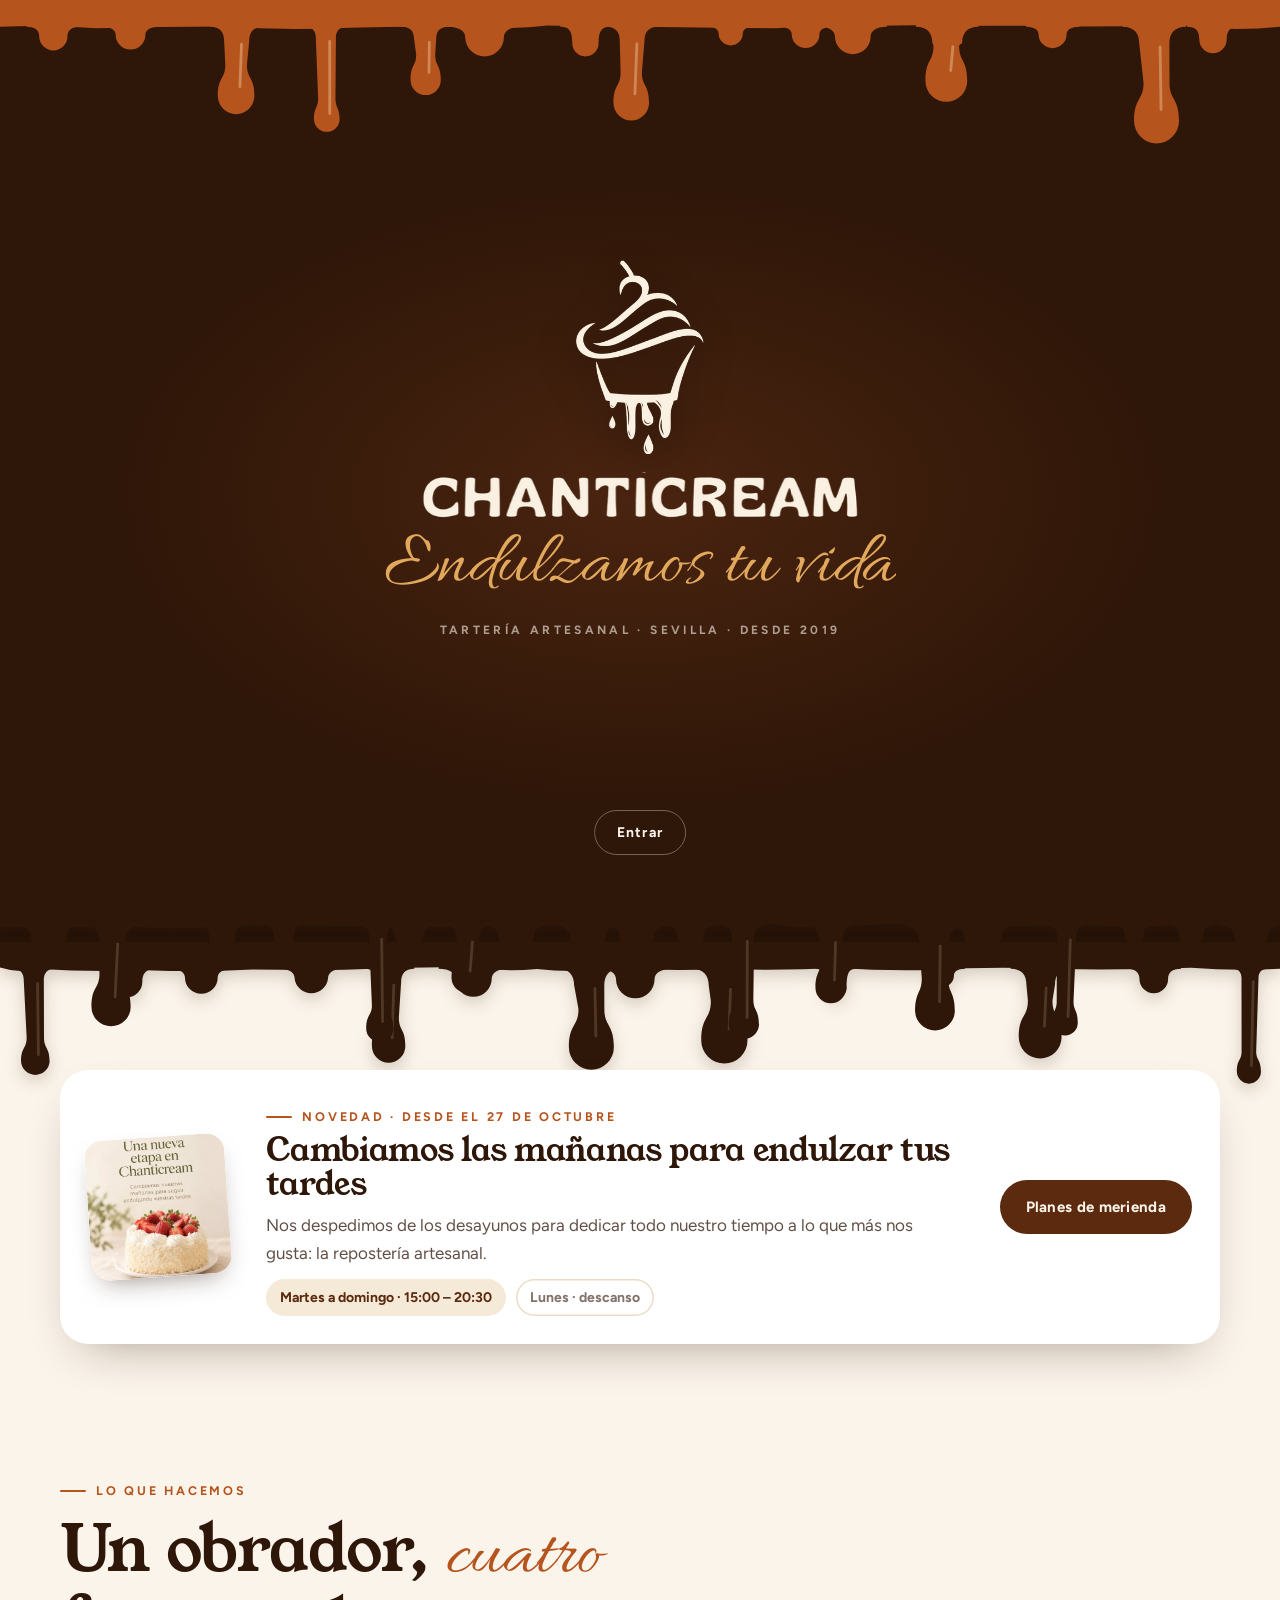
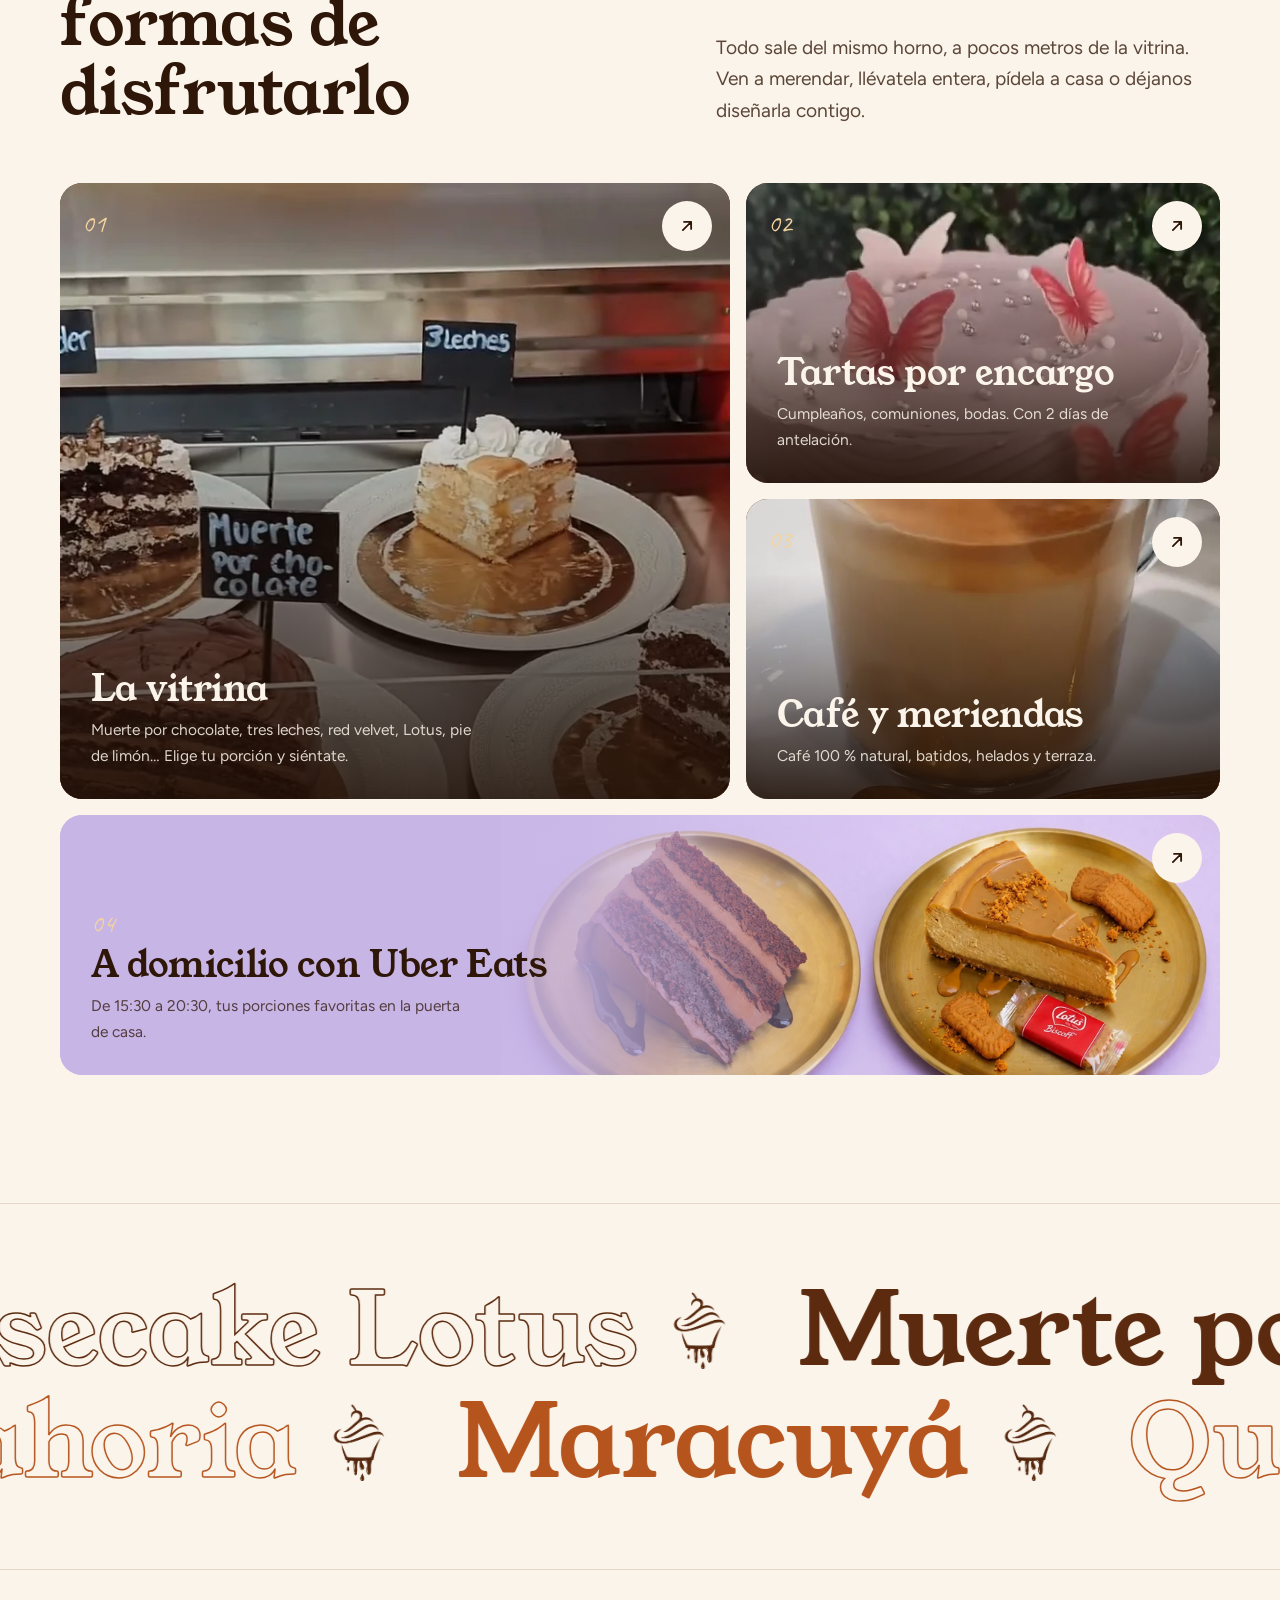
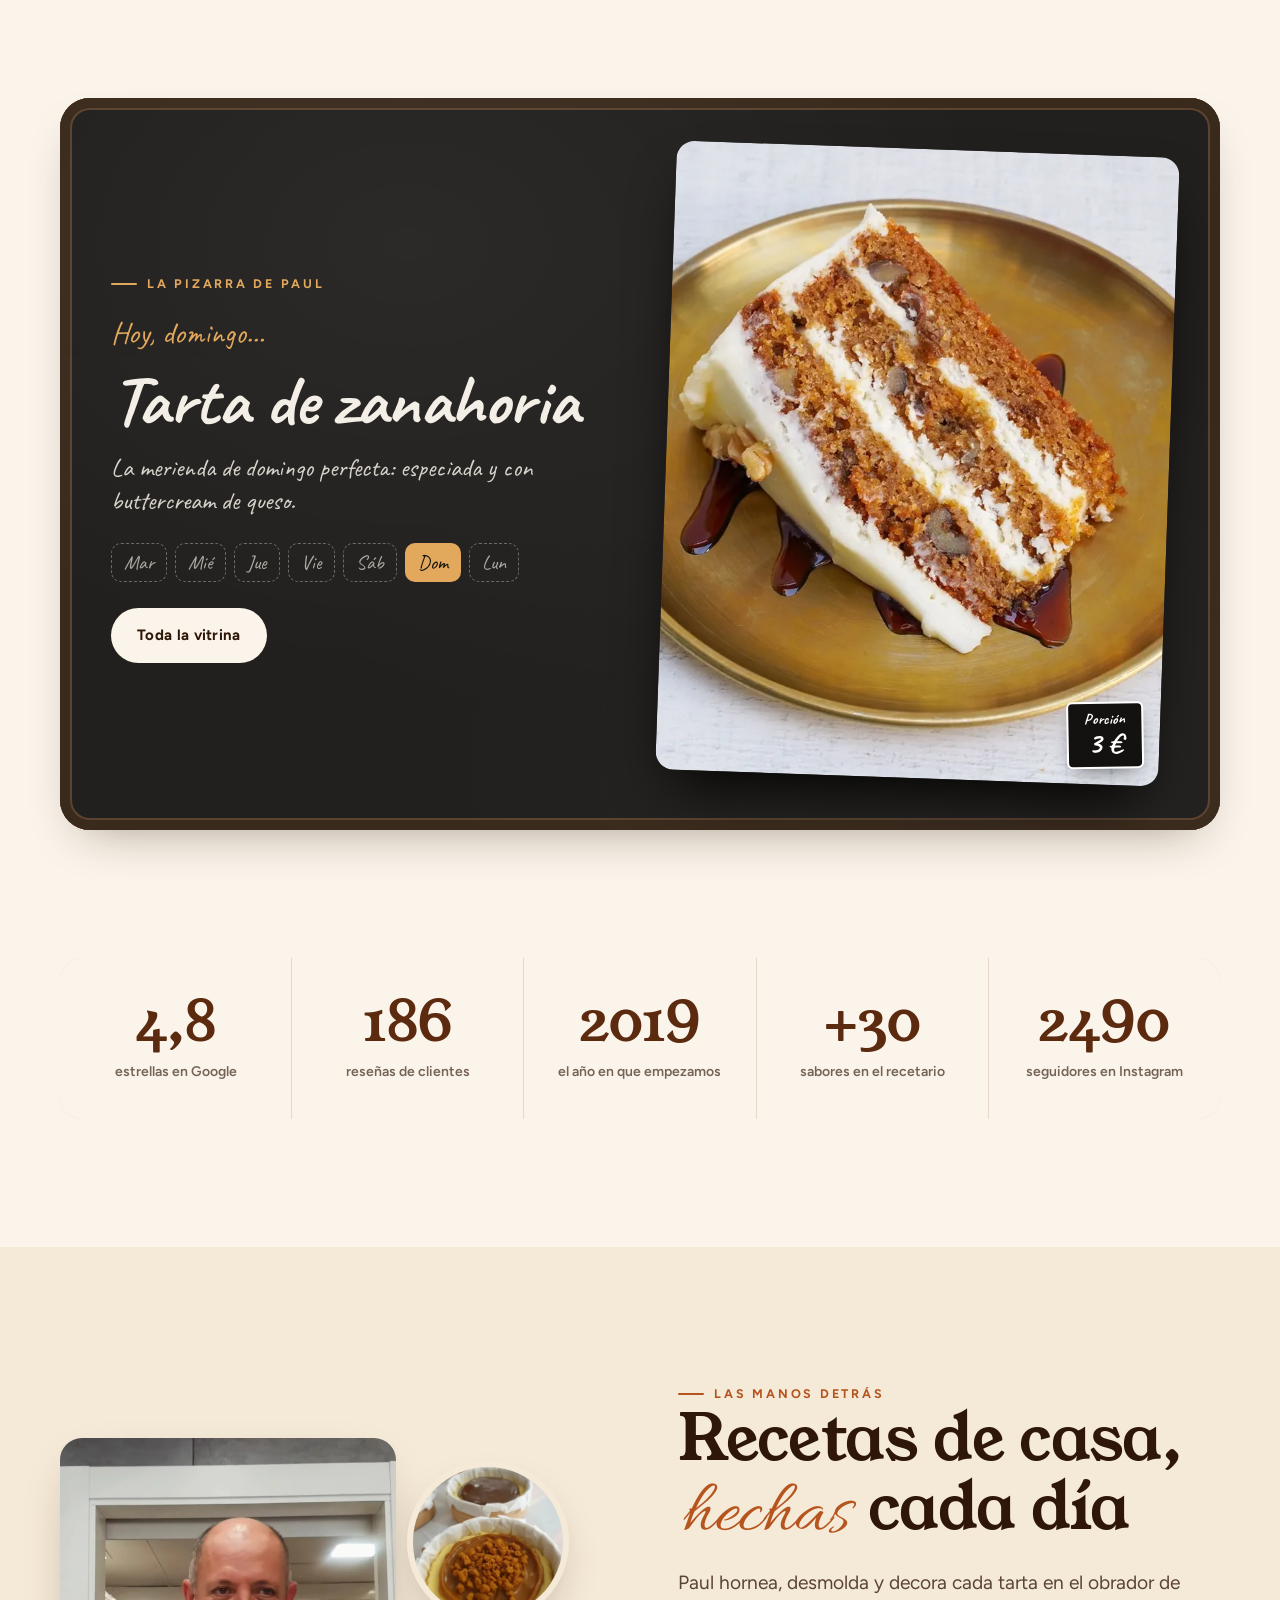
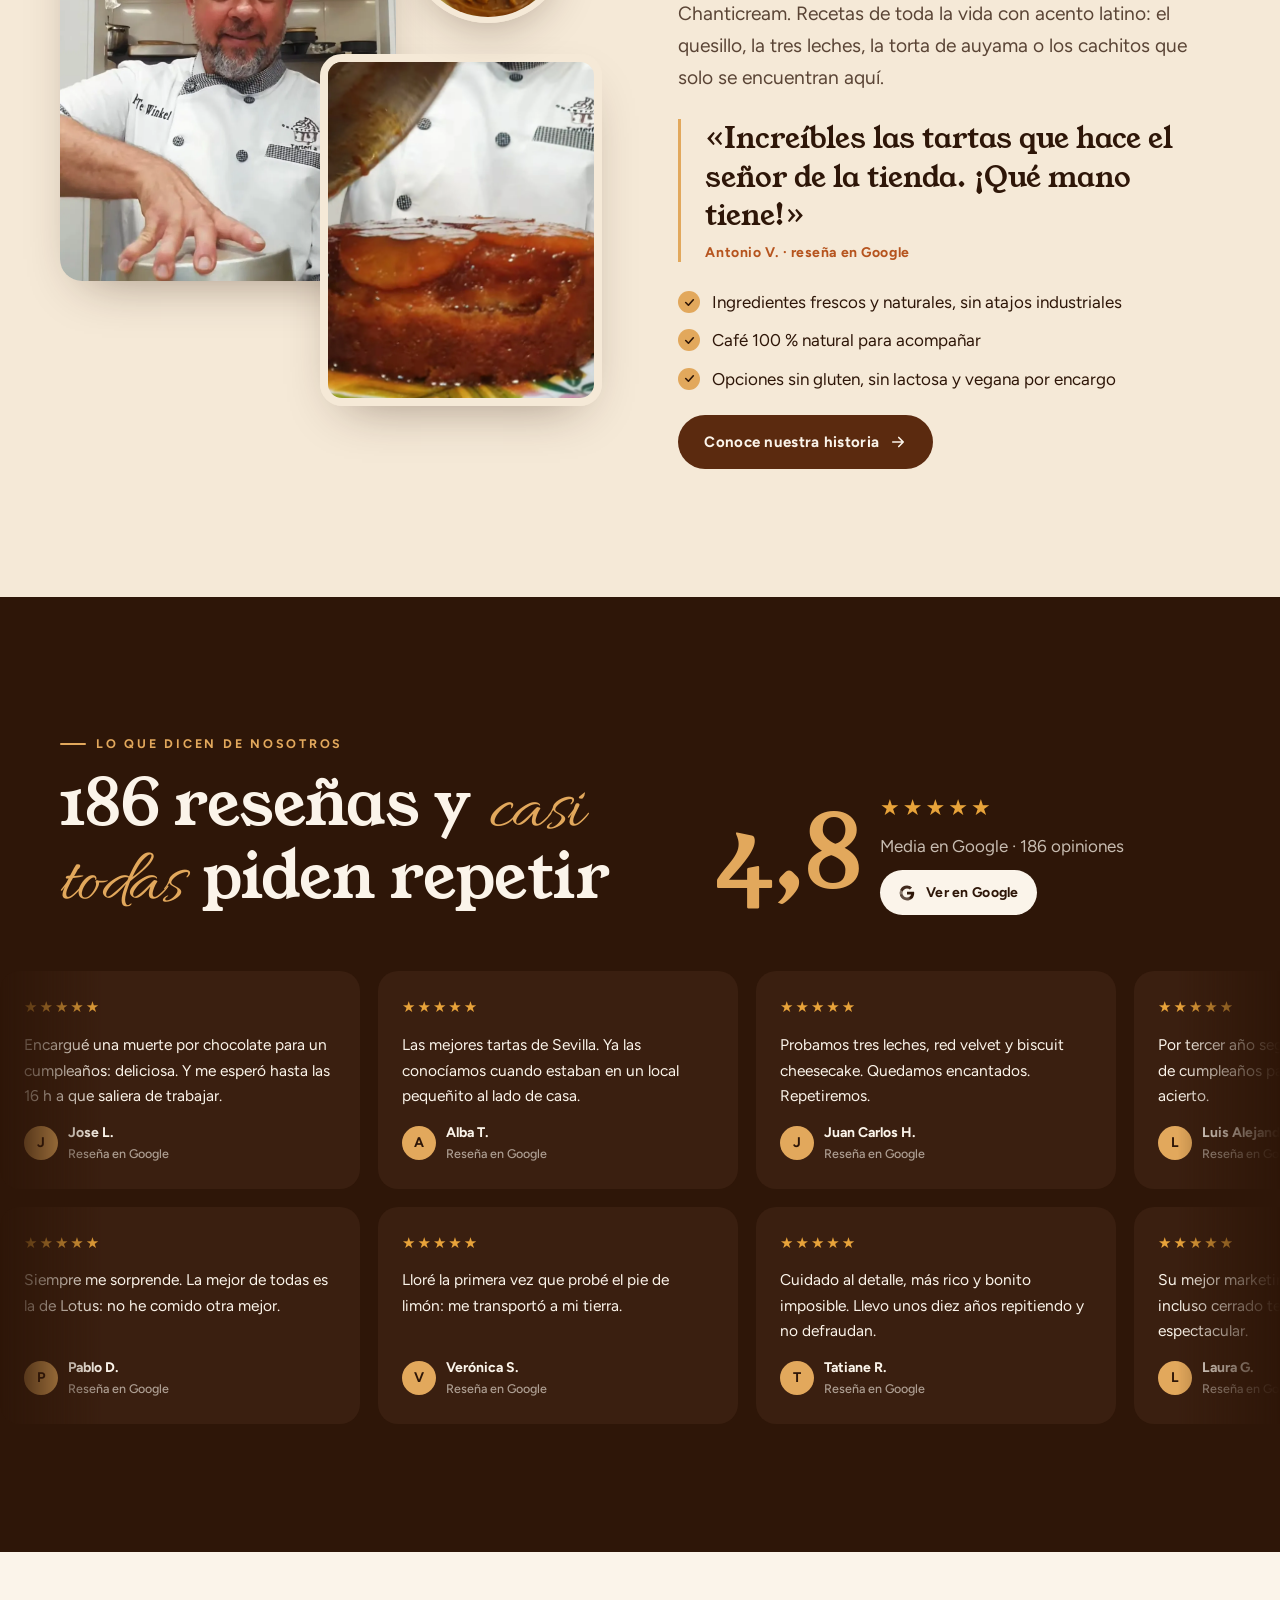
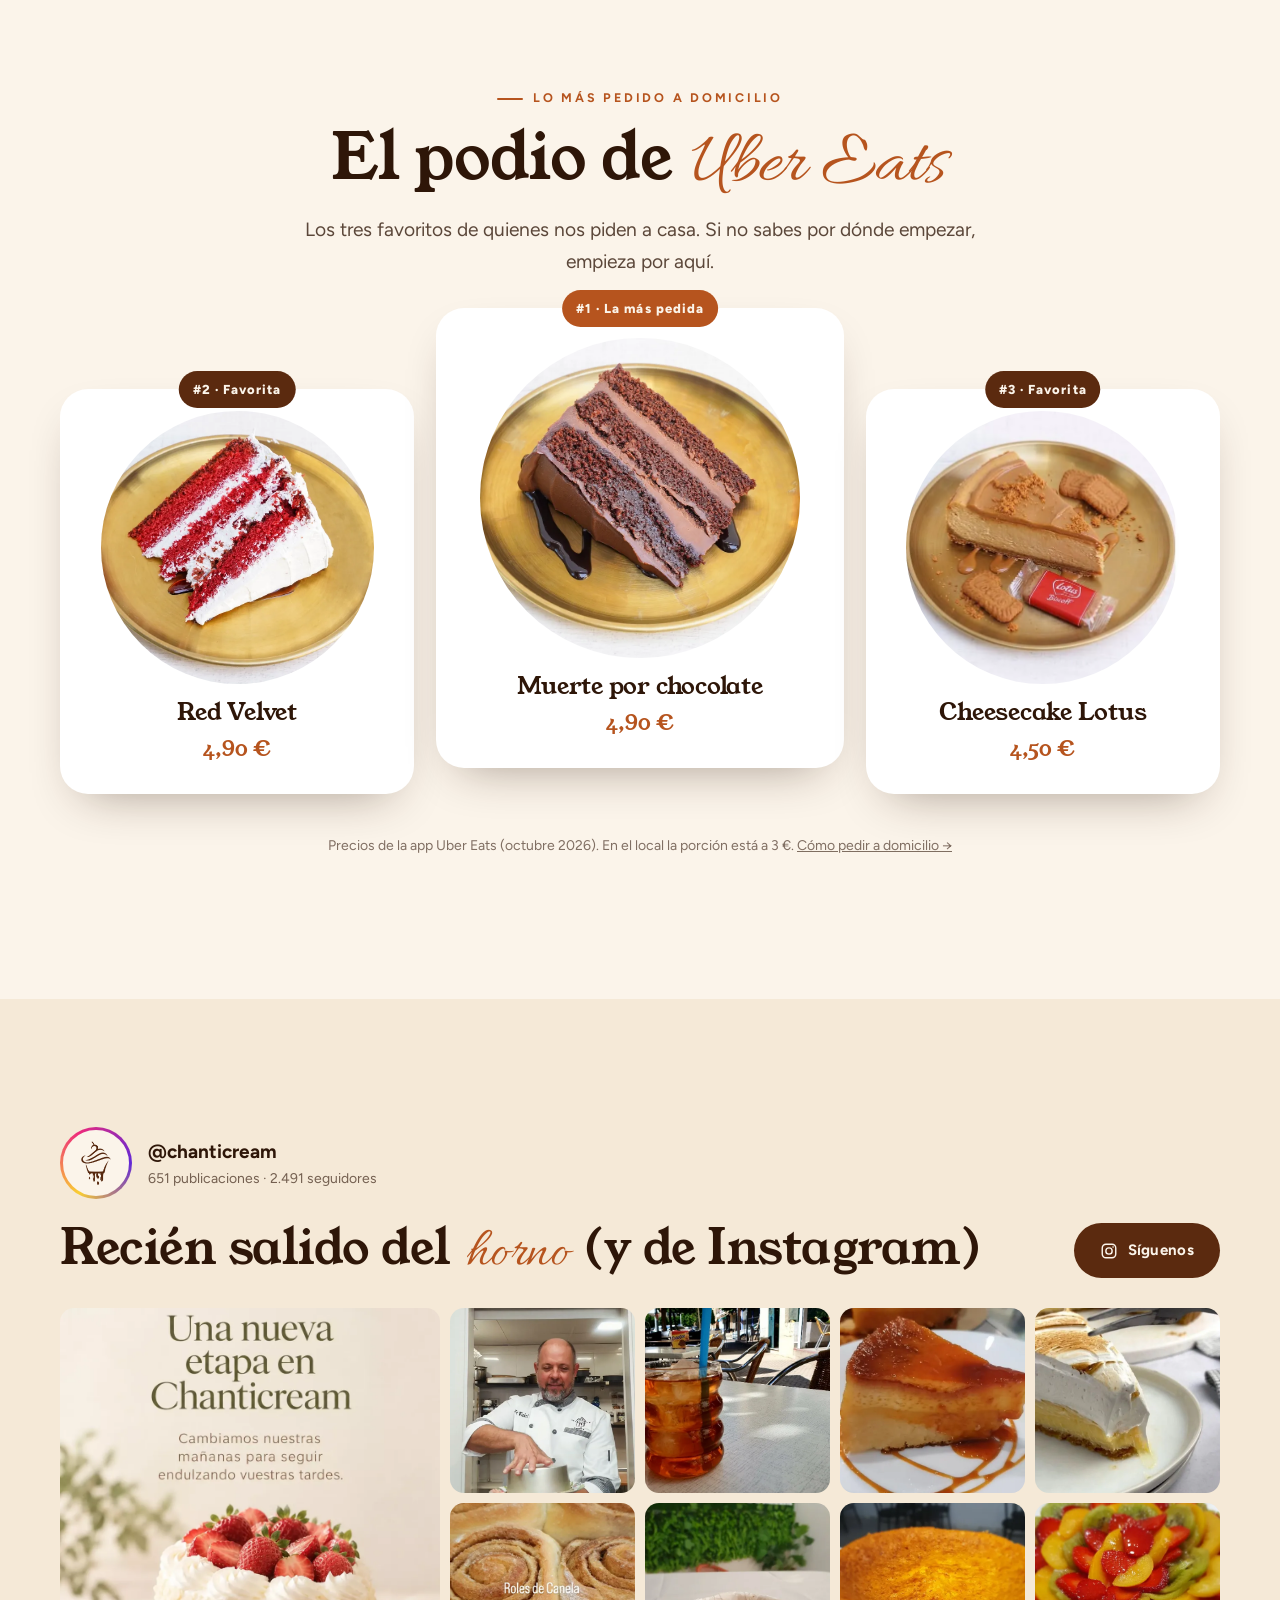
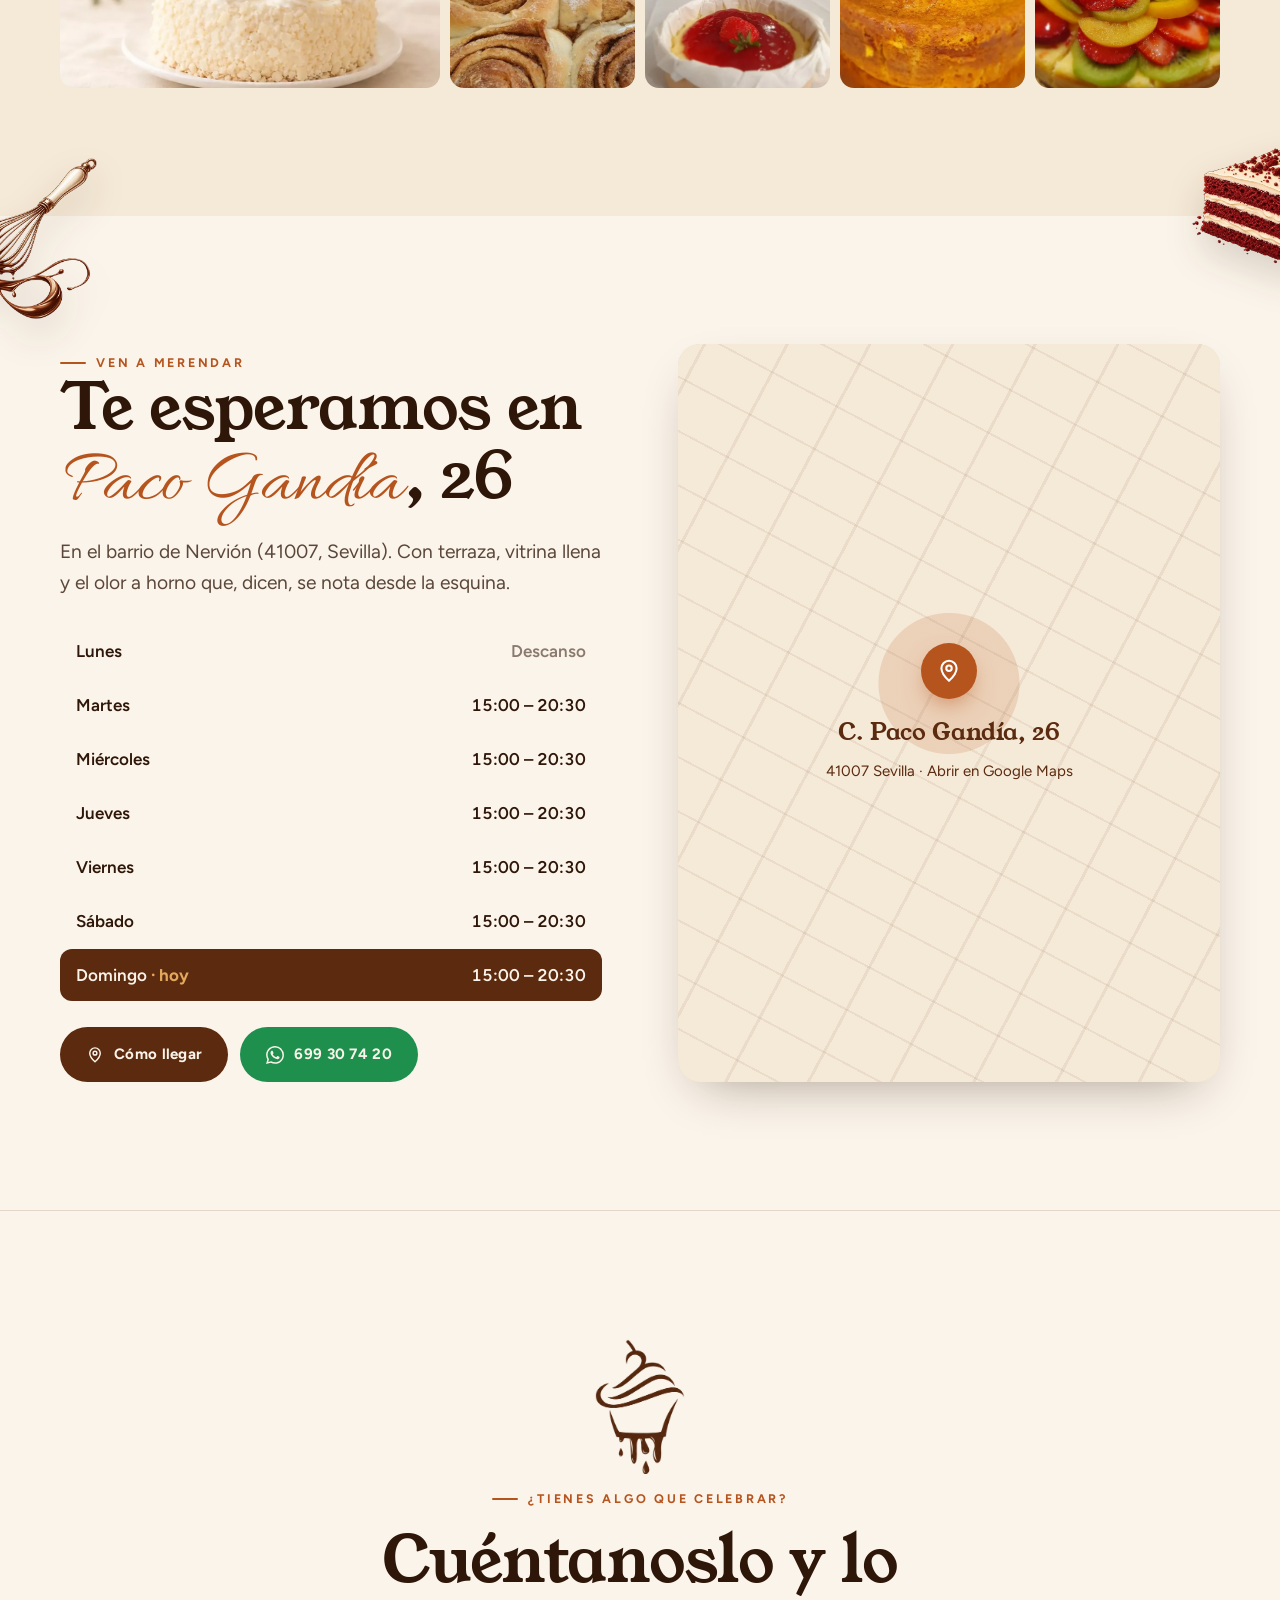
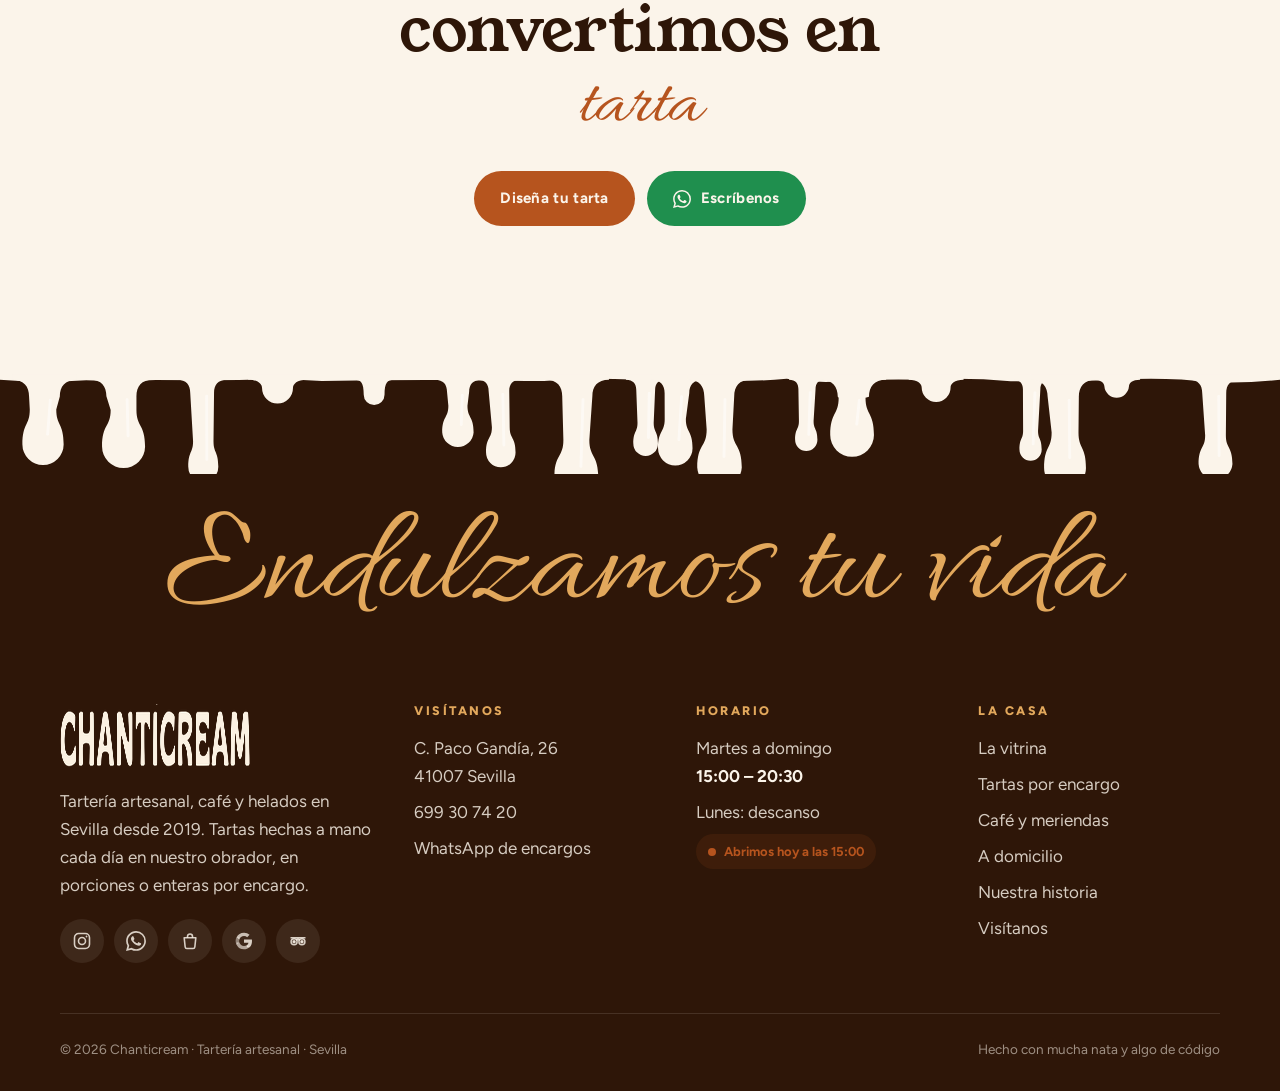
==== commit 478d00d0: "Menú artesanal, WhatsApp discreto e ilustraciones centradas en móvil Co-Authored-By: Claude Opus 5.5" ====
--- a/index.html
+++ b/index.html
@@ -17,7 +17,7 @@
 <link rel="preconnect" href="https://fonts.googleapis.com">
 <link rel="preconnect" href="https://fonts.gstatic.com" crossorigin>
 <link href="https://fonts.googleapis.com/css2?family=Allura&family=Caveat:wght@500;700&family=Figtree:ital,wght@0,400..800;1,400..800&family=Young+Serif&display=swap" rel="stylesheet">
-<link rel="stylesheet" href="assets/css/site.css?v=2610272148">
+<link rel="stylesheet" href="assets/css/site.css?v=2610272203">
 
 </head>
 <body class="con-hero" data-pagina="inicio">
@@ -48,14 +48,16 @@
         <span class="marca__sub">Tartería artesanal · Sevilla</span>
       </span>
     </a>
-    <nav class="nav" aria-label="Principal"><a href="la-vitrina.html">Vitrina</a><a href="encargos.html">Encargos</a><a href="meriendas.html">Meriendas</a><a href="a-domicilio.html">A domicilio</a><a href="nuestra-historia.html">Historia</a><a href="visitanos.html">Visítanos</a></nav>
+    <nav class="nav" aria-label="Principal"><a href="la-vitrina.html"><span>Vitrina</span><svg class="garabato" viewBox="0 0 100 12" preserveAspectRatio="none" aria-hidden="true"><path d="M2 7c8-5 14 4 22 0s14-5 22 0 14 4 22 0 14-5 22 0 6 2 8 1"/></svg></a><a href="encargos.html"><span>Encargos</span><svg class="garabato" viewBox="0 0 100 12" preserveAspectRatio="none" aria-hidden="true"><path d="M2 7c8-5 14 4 22 0s14-5 22 0 14 4 22 0 14-5 22 0 6 2 8 1"/></svg></a><a href="meriendas.html"><span>Meriendas</span><svg class="garabato" viewBox="0 0 100 12" preserveAspectRatio="none" aria-hidden="true"><path d="M2 7c8-5 14 4 22 0s14-5 22 0 14 4 22 0 14-5 22 0 6 2 8 1"/></svg></a><a href="a-domicilio.html"><span>A domicilio</span><svg class="garabato" viewBox="0 0 100 12" preserveAspectRatio="none" aria-hidden="true"><path d="M2 7c8-5 14 4 22 0s14-5 22 0 14 4 22 0 14-5 22 0 6 2 8 1"/></svg></a><a href="nuestra-historia.html"><span>Historia</span><svg class="garabato" viewBox="0 0 100 12" preserveAspectRatio="none" aria-hidden="true"><path d="M2 7c8-5 14 4 22 0s14-5 22 0 14 4 22 0 14-5 22 0 6 2 8 1"/></svg></a><a href="visitanos.html"><span>Visítanos</span><svg class="garabato" viewBox="0 0 100 12" preserveAspectRatio="none" aria-hidden="true"><path d="M2 7c8-5 14 4 22 0s14-5 22 0 14 4 22 0 14-5 22 0 6 2 8 1"/></svg></a></nav>
     <span class="estado" data-estado data-abierto="1">Abierto</span>
     <a class="btn btn--caramelo btn--sm header__cta" href="encargos.html#configura">Encargar tarta</a>
     <button class="burger" aria-label="Abrir menú" aria-expanded="false" aria-controls="menu-movil"><span></span><span></span><span></span></button>
   </div>
 </header>
 <div class="menu-movil" id="menu-movil">
-  <a class="mm-link" href="index.html" style="transition-delay:0.12s"><small>01</small>Inicio</a><a class="mm-link" href="la-vitrina.html" style="transition-delay:0.17s"><small>02</small>La vitrina</a><a class="mm-link" href="encargos.html" style="transition-delay:0.22s"><small>03</small>Tartas por encargo</a><a class="mm-link" href="meriendas.html" style="transition-delay:0.27s"><small>04</small>Café y meriendas</a><a class="mm-link" href="a-domicilio.html" style="transition-delay:0.32s"><small>05</small>A domicilio</a><a class="mm-link" href="nuestra-historia.html" style="transition-delay:0.37s"><small>06</small>Nuestra historia</a><a class="mm-link" href="visitanos.html" style="transition-delay:0.42s"><small>07</small>Visítanos</a>
+  <div class="menu-movil__goteo"><svg viewBox="0 0 1440 170" preserveAspectRatio="xMidYMin slice" aria-hidden="true" fill="currentColor"><path d="M0,0 H1440 V30 Q1404,31.7 1369,31.2 Q1325,33.8 1281,29.0 Q1239,32.4 1197,31.0 Q1154,28.5 1110,31.1 Q1072,28.4 1033,30.4 Q970,32.3 906,29.2 Q834,27.9 761,28.6 Q700,30.4 640,29.2 Q580,30.6 520,31.8 Q472,34.2 424,30.0 Q354,27.6 284,28.7 Q238,30.6 191,29.2 Q132,27.3 73,31.1 Q36,33.5 0,29.3 Z"/><path class="hilo" style="--d:5.9s;--r:-0.2s" d="M32.0,24 H82.0 V30 C73.7,30 70.1,33.5 70.1,43.7 A13.1,13.1 0 0 1 43.9,43.7 C43.9,33.5 40.3,30 32.0,30 Z"/><path class="hilo" style="--d:8.0s;--r:-0.8s" d="M110.6,24 H170.0 V30 C159.1,30 154.4,36.2 154.4,45.6 L151.5,94.1 C151.5,109.6 158.7,106.7 158.7,127.0 A19.4,19.4 0 0 1 120.0,127.0 C120.0,106.7 127.2,109.6 127.2,94.1 L126.1,45.6 C126.1,36.2 121.4,30 110.6,30 Z"/><path class="hilo" style="--d:8.4s;--r:-2.5s" d="M189.0,24 H254.2 V30 C243.3,30 238.7,34.6 238.7,45.6 A17.2,17.2 0 0 1 204.4,45.6 C204.4,34.6 199.8,30 189.0,30 Z"/><path class="hilo" style="--d:8.6s;--r:-5.6s" d="M255.6,24 H328.2 V30 C314.9,30 309.2,37.6 309.2,49.0 L304.7,88.6 C304.7,107.9 314.1,104.3 314.1,129.7 A24.2,24.2 0 0 1 265.6,129.7 C265.6,104.3 275.0,107.9 275.0,88.6 L274.6,49.0 C274.6,37.6 268.9,30 255.6,30 Z"/><path class="hilo" style="--d:7.9s;--r:-2.1s" d="M342.7,24 H388.2 V30 C379.8,30 376.3,34.8 376.3,41.9 L372.5,87.6 C372.5,99.2 377.6,97.0 377.6,112.2 A14.4,14.4 0 0 1 348.8,112.2 C348.8,97.0 353.9,99.2 353.9,87.6 L354.6,41.9 C354.6,34.8 351.1,30 342.7,30 Z"/><path class="hilo" style="--d:7.0s;--r:-5.5s" d="M459.5,24 H504.7 V30 C496.4,30 492.8,34.7 492.8,41.8 L493.1,106.4 C493.1,117.9 498.2,115.8 498.2,130.8 A14.3,14.3 0 0 1 469.5,130.8 C469.5,115.8 474.6,117.9 474.6,106.4 L471.4,41.8 C471.4,34.7 467.8,30 459.5,30 Z"/><path class="hilo" style="--d:7.4s;--r:-6.3s" d="M511.2,24 H594.0 V30 C580.3,30 574.4,35.9 574.4,41.8 A21.8,21.8 0 0 1 530.8,41.8 C530.8,35.9 524.9,30 511.2,30 Z"/><path class="hilo" style="--d:6.0s;--r:-4.6s" d="M639.6,24 H704.8 V30 C692.8,30 687.7,36.8 687.7,47.1 L686.9,108.8 C686.9,126.5 695.6,123.2 695.6,146.4 A22.1,22.1 0 0 1 651.4,146.4 C651.4,123.2 660.2,126.5 660.2,108.8 L656.7,47.1 C656.7,36.8 651.5,30 639.6,30 Z"/><path class="hilo" style="--d:5.2s;--r:-0.6s" d="M758.1,24 H796.4 V30 C789.3,30 786.3,34.0 786.3,40.0 L783.4,84.2 C783.4,93.9 787.8,92.1 787.8,105.0 A12.2,12.2 0 0 1 763.4,105.0 C763.4,92.1 767.8,93.9 767.8,84.2 L768.1,40.0 C768.1,34.0 765.1,30 758.1,30 Z"/><path class="hilo" style="--d:6.2s;--r:-1.1s" d="M856.9,24 H917.9 V30 C906.8,30 902.0,36.4 902.0,46.0 L901.5,67.5 C901.5,82.6 908.0,79.7 908.0,99.6 A18.9,18.9 0 0 1 870.1,99.6 C870.1,79.7 876.6,82.6 876.6,67.5 L872.9,46.0 C872.9,36.4 868.1,30 856.9,30 Z"/><path class="hilo" style="--d:7.0s;--r:-1.6s" d="M956.9,24 H1020.1 V30 C1009.6,30 1005.1,34.5 1005.1,41.5 A16.6,16.6 0 0 1 971.8,41.5 C971.8,34.5 967.3,30 956.9,30 Z"/><path class="hilo" style="--d:6.9s;--r:-0.9s" d="M1029.2,24 H1090.3 V30 C1080.2,30 1075.9,34.3 1075.9,42.3 A16.1,16.1 0 0 1 1043.7,42.3 C1043.7,34.3 1039.4,30 1029.2,30 Z"/><path class="hilo" style="--d:8.1s;--r:-0.3s" d="M1095.5,24 H1146.4 V30 C1137.1,30 1133.1,35.3 1133.1,43.3 L1130.8,78.8 C1130.8,91.4 1136.1,89.0 1136.1,105.6 A15.7,15.7 0 0 1 1104.6,105.6 C1104.6,89.0 1109.9,91.4 1109.9,78.8 L1108.8,43.3 C1108.8,35.3 1104.8,30 1095.5,30 Z"/><path class="hilo" style="--d:8.5s;--r:-1.7s" d="M1148.9,24 H1199.4 V30 C1191.1,30 1187.5,33.6 1187.5,37.2 A13.3,13.3 0 0 1 1160.9,37.2 C1160.9,33.6 1157.3,30 1148.9,30 Z"/><path class="hilo" style="--d:5.1s;--r:-3.2s" d="M1230.3,24 H1277.2 V30 C1268.6,30 1264.9,34.9 1264.9,42.3 L1265.0,104.6 C1265.0,117.6 1271.5,115.1 1271.5,132.1 A16.2,16.2 0 0 1 1239.2,132.1 C1239.2,115.1 1245.8,117.6 1245.8,104.6 L1242.6,42.3 C1242.6,34.9 1238.9,30 1230.3,30 Z"/><path class="hilo" style="--d:8.3s;--r:-3.2s" d="M1302.4,24 H1347.8 V30 C1339.5,30 1335.9,34.8 1335.9,41.9 L1333.9,83.1 C1333.9,95.7 1340.4,93.3 1340.4,109.8 A15.7,15.7 0 0 1 1308.9,109.8 C1308.9,93.3 1315.3,95.7 1315.3,83.1 L1314.3,41.9 C1314.3,34.8 1310.7,30 1302.4,30 Z"/><path class="hilo" style="--d:5.9s;--r:-5.7s" d="M1360.8,24 H1410.7 V30 C1401.6,30 1397.7,35.2 1397.7,43.1 L1394.1,118.8 C1394.1,131.4 1399.6,129.0 1399.6,145.6 A15.8,15.8 0 0 1 1368.1,145.6 C1368.1,129.0 1373.6,131.4 1373.6,118.8 L1373.9,43.1 C1373.9,35.2 1369.9,30 1360.8,30 Z"/><path class="brillo" d="M145.6,49.6 L143.6,117.4 M298.4,53.0 L295.0,117.6 M369.6,45.9 L366.4,105.0 M486.2,45.8 L487.1,123.6 M678.1,51.1 L678.2,135.3 M780.7,44.0 L778.3,98.8 M893.0,50.0 L893.4,90.1 M1125.5,47.3 L1124.0,97.7 M1258.0,46.3 L1258.7,124.0 M1329.2,45.9 L1327.9,102.0 M1390.3,47.1 L1387.4,137.7"/></svg></div>
+  <p class="menu-movil__lema">Endulzamos tu vida</p>
+  <nav class="menu-movil__lista" aria-label="Menú"><a class="mm-link" href="index.html" aria-current="page" style="transition-delay:0.15s"><img src="assets/img/deco/cupcake.webp" alt="" loading="lazy"><span><b>Inicio</b><small>volver a la entrada</small></span></a><a class="mm-link" href="la-vitrina.html" style="transition-delay:0.20s"><img src="assets/img/deco/red-velvet.webp" alt="" loading="lazy"><span><b>La vitrina</b><small>las porciones de hoy</small></span></a><a class="mm-link" href="encargos.html" style="transition-delay:0.25s"><img src="assets/img/deco/manga.webp" alt="" loading="lazy"><span><b>Tartas por encargo</b><small>tu tarta, a tu manera</small></span></a><a class="mm-link" href="meriendas.html" style="transition-delay:0.30s"><img src="assets/img/deco/cafe.webp" alt="" loading="lazy"><span><b>Café y meriendas</b><small>café, helados y batidos</small></span></a><a class="mm-link" href="a-domicilio.html" style="transition-delay:0.35s"><img src="assets/img/deco/brownie.webp" alt="" loading="lazy"><span><b>A domicilio</b><small>en casa con Uber Eats</small></span></a><a class="mm-link" href="nuestra-historia.html" style="transition-delay:0.40s"><img src="assets/img/deco/batidor-espatula.webp" alt="" loading="lazy"><span><b>Nuestra historia</b><small>Paul, Andreina y desde 2019</small></span></a><a class="mm-link" href="visitanos.html" style="transition-delay:0.45s"><img src="assets/img/deco/fresas.webp" alt="" loading="lazy"><span><b>Visítanos</b><small>C. Paco Gandía, 26</small></span></a></nav>
   <div class="menu-movil__pie">
     <div>C. Paco Gandía, 26 · 41007 Sevilla<br>Martes a domingo · 15:00 a 20:30</div>
     <div class="ctas">
@@ -372,16 +374,10 @@
   </div>
 </footer>
 <div class="wa" data-wa="inicio">
-  <div class="wa__burbuja" role="status" hidden>
-    <button class="wa__x" type="button" aria-label="Cerrar mensaje">×</button>
-    <div class="wa__quien"><img src="assets/img/marca/cupcake.png" alt=""><div><b>Chanticream</b><small><i></i>Responde en unos minutos</small></div></div>
-    <p class="wa__msg">¿Te guardamos una porción para esta tarde? Pregúntanos qué hay hoy en la vitrina.</p>
-    <a class="wa__ir" href="https://wa.me/34699307420?text=Hola%20Chanticream%2C%20%C2%BFqu%C3%A9%20tartas%20ten%C3%A9is%20hoy%20en%20la%20vitrina%3F" target="_blank" rel="noopener"><svg viewBox="0 0 24 24" fill="currentColor"><path d="M17.47 14.38c-.3-.15-1.76-.87-2.03-.97-.27-.1-.47-.15-.67.15-.2.3-.77.97-.94 1.16-.17.2-.35.22-.64.07-.3-.15-1.26-.46-2.39-1.47-.88-.79-1.48-1.76-1.65-2.06-.17-.3-.02-.46.13-.6.13-.14.3-.35.45-.52.15-.18.2-.3.3-.5.1-.2.05-.37-.03-.52-.07-.15-.67-1.61-.92-2.21-.24-.58-.49-.5-.67-.51h-.57c-.2 0-.52.07-.79.37-.27.3-1.04 1.02-1.04 2.48 0 1.46 1.07 2.88 1.21 3.07.15.2 2.1 3.2 5.08 4.49.71.31 1.26.49 1.7.63.71.22 1.36.19 1.87.12.57-.09 1.76-.72 2-1.41.25-.7.25-1.29.18-1.42-.08-.12-.27-.2-.57-.34m-5.42 7.4h-.01a9.87 9.87 0 0 1-5.03-1.38l-.36-.21-3.74.98 1-3.65-.24-.37a9.86 9.86 0 0 1-1.51-5.26c0-5.45 4.44-9.88 9.89-9.88 2.64 0 5.12 1.03 6.99 2.9a9.82 9.82 0 0 1 2.89 6.99c0 5.45-4.44 9.88-9.88 9.88m8.41-18.3A11.82 11.82 0 0 0 12.05 0C5.5 0 .16 5.34.16 11.89c0 2.1.55 4.14 1.59 5.95L.06 24l6.3-1.65a11.88 11.88 0 0 0 5.68 1.45h.01c6.55 0 11.89-5.34 11.89-11.89a11.82 11.82 0 0 0-3.48-8.41Z"/></svg><span>Escribir por WhatsApp</span></a>
-  </div>
-  <a class="wa-flot" href="https://wa.me/34699307420?text=Hola%20Chanticream%2C%20%C2%BFqu%C3%A9%20tartas%20ten%C3%A9is%20hoy%20en%20la%20vitrina%3F" target="_blank" rel="noopener" aria-label="Escríbenos por WhatsApp"><svg viewBox="0 0 24 24" fill="currentColor"><path d="M17.47 14.38c-.3-.15-1.76-.87-2.03-.97-.27-.1-.47-.15-.67.15-.2.3-.77.97-.94 1.16-.17.2-.35.22-.64.07-.3-.15-1.26-.46-2.39-1.47-.88-.79-1.48-1.76-1.65-2.06-.17-.3-.02-.46.13-.6.13-.14.3-.35.45-.52.15-.18.2-.3.3-.5.1-.2.05-.37-.03-.52-.07-.15-.67-1.61-.92-2.21-.24-.58-.49-.5-.67-.51h-.57c-.2 0-.52.07-.79.37-.27.3-1.04 1.02-1.04 2.48 0 1.46 1.07 2.88 1.21 3.07.15.2 2.1 3.2 5.08 4.49.71.31 1.26.49 1.7.63.71.22 1.36.19 1.87.12.57-.09 1.76-.72 2-1.41.25-.7.25-1.29.18-1.42-.08-.12-.27-.2-.57-.34m-5.42 7.4h-.01a9.87 9.87 0 0 1-5.03-1.38l-.36-.21-3.74.98 1-3.65-.24-.37a9.86 9.86 0 0 1-1.51-5.26c0-5.45 4.44-9.88 9.89-9.88 2.64 0 5.12 1.03 6.99 2.9a9.82 9.82 0 0 1 2.89 6.99c0 5.45-4.44 9.88-9.88 9.88m8.41-18.3A11.82 11.82 0 0 0 12.05 0C5.5 0 .16 5.34.16 11.89c0 2.1.55 4.14 1.59 5.95L.06 24l6.3-1.65a11.88 11.88 0 0 0 5.68 1.45h.01c6.55 0 11.89-5.34 11.89-11.89a11.82 11.82 0 0 0-3.48-8.41Z"/></svg><em class="wa__aviso" aria-hidden="true">1</em></a>
+  <a class="wa-flot" href="https://wa.me/34699307420?text=Hola%20Chanticream%2C%20%C2%BFqu%C3%A9%20tartas%20ten%C3%A9is%20hoy%20en%20la%20vitrina%3F" target="_blank" rel="noopener" aria-label="Escríbenos por WhatsApp: ¿Qué hay hoy en la vitrina?"><svg viewBox="0 0 24 24" fill="currentColor"><path d="M17.47 14.38c-.3-.15-1.76-.87-2.03-.97-.27-.1-.47-.15-.67.15-.2.3-.77.97-.94 1.16-.17.2-.35.22-.64.07-.3-.15-1.26-.46-2.39-1.47-.88-.79-1.48-1.76-1.65-2.06-.17-.3-.02-.46.13-.6.13-.14.3-.35.45-.52.15-.18.2-.3.3-.5.1-.2.05-.37-.03-.52-.07-.15-.67-1.61-.92-2.21-.24-.58-.49-.5-.67-.51h-.57c-.2 0-.52.07-.79.37-.27.3-1.04 1.02-1.04 2.48 0 1.46 1.07 2.88 1.21 3.07.15.2 2.1 3.2 5.08 4.49.71.31 1.26.49 1.7.63.71.22 1.36.19 1.87.12.57-.09 1.76-.72 2-1.41.25-.7.25-1.29.18-1.42-.08-.12-.27-.2-.57-.34m-5.42 7.4h-.01a9.87 9.87 0 0 1-5.03-1.38l-.36-.21-3.74.98 1-3.65-.24-.37a9.86 9.86 0 0 1-1.51-5.26c0-5.45 4.44-9.88 9.89-9.88 2.64 0 5.12 1.03 6.99 2.9a9.82 9.82 0 0 1 2.89 6.99c0 5.45-4.44 9.88-9.88 9.88m8.41-18.3A11.82 11.82 0 0 0 12.05 0C5.5 0 .16 5.34.16 11.89c0 2.1.55 4.14 1.59 5.95L.06 24l6.3-1.65a11.88 11.88 0 0 0 5.68 1.45h.01c6.55 0 11.89-5.34 11.89-11.89a11.82 11.82 0 0 0-3.48-8.41Z"/></svg><span class="wa__tip" aria-hidden="true">¿Qué hay hoy en la vitrina?</span></a>
 </div>
 
-<script src="assets/js/datos.js?v=2610272148"></script>
-<script src="assets/js/site.js?v=2610272148"></script>
+<script src="assets/js/datos.js?v=2610272203"></script>
+<script src="assets/js/site.js?v=2610272203"></script>
 </body>
 </html>
--- a/assets/css/site.css
+++ b/assets/css/site.css
@@ -129,17 +129,22 @@
 .marca .crema{display:none}
 .nav{display:flex;align-items:center;gap:4px;margin-left:auto}
 .nav a{
-  text-decoration:none;font-weight:600;font-size:15px;padding:8px 12px;border-radius:999px;position:relative;transition:background .25s;white-space:nowrap;
-}
-@media (max-width:1320px) and (min-width:1101px){
+  text-decoration:none;font-family:var(--f-display);font-weight:400;font-size:16.5px;padding:8px 11px 12px;position:relative;white-space:nowrap;transition:color .3s;
+}
+.nav a span{display:inline-block;transition:transform .35s var(--ease)}
+.nav a:hover span{transform:translateY(-2px) rotate(-2deg)}
+/* subrayado a mano, como una línea de manga pastelera */
+.garabato{position:absolute;left:8px;right:8px;bottom:2px;width:calc(100% - 16px);height:9px;overflow:visible;pointer-events:none}
+.garabato path{fill:none;stroke:var(--caramelo);stroke-width:2.6;stroke-linecap:round;stroke-dasharray:130;stroke-dashoffset:130;transition:stroke-dashoffset .55s var(--ease)}
+.nav a:hover .garabato path{stroke-dashoffset:0}
+.nav a[aria-current="page"] .garabato path{stroke-dashoffset:0;stroke:var(--dulce)}
+.nav a + a::before{content:"";position:absolute;left:-3px;top:50%;width:4px;height:4px;margin-top:-4px;border-radius:50%;background:currentColor;opacity:.3}
+@media (max-width:1520px) and (min-width:1101px){
   .header .estado{font-size:0;padding:8px;gap:0}
   .header .estado::before{width:10px;height:10px}
-  .nav a{padding:8px 9px}
-}
-.nav a:hover{background:rgba(91,42,15,.08)}
-.nav a[aria-current="page"]::after{
-  content:"";position:absolute;left:50%;bottom:0;width:6px;height:6px;border-radius:50%;background:var(--caramelo);transform:translateX(-50%);
-}
+  .nav a{padding:8px 8px 12px;font-size:15.5px}
+}
+.header.solido .nav a[aria-current="page"] .garabato path{stroke:var(--caramelo)}
 .header__cta{margin-left:8px;flex-shrink:0;white-space:nowrap}
 .estado{
   display:inline-flex;align-items:center;gap:8px;font-size:13px;font-weight:700;padding:7px 12px;border-radius:999px;
@@ -154,7 +159,6 @@
 body.con-hero .header{position:fixed;left:0;right:0;top:38px;color:var(--nata)}
 body.con-hero .header .marca .crema{display:block}
 body.con-hero .header .marca .choco{display:none}
-body.con-hero .header .nav a:hover{background:rgba(251,244,234,.14)}
 body.con-hero .header .estado{background:rgba(251,244,234,.16);color:#d8f0bf}
 body.con-hero .header .estado[data-abierto="0"]{color:var(--dulce-2)}
 .header.solido,body.con-hero .header.solido{
@@ -166,7 +170,6 @@
 body.con-hero .header.solido .marca .choco{display:block}
 body.con-hero .header.solido .estado{background:rgba(111,143,78,.14);color:#3f5a26}
 body.con-hero .header.solido .estado[data-abierto="0"]{background:rgba(182,84,30,.12);color:var(--caramelo)}
-body.con-hero .header.solido .nav a:hover{background:rgba(91,42,15,.08)}
 
 .burger{display:none;margin-left:auto;width:48px;height:48px;border-radius:50%;border:0;background:transparent;color:inherit;position:relative}
 .burger span{position:absolute;left:13px;right:13px;height:2px;background:currentColor;border-radius:2px;transition:transform .4s var(--ease),opacity .3s}
@@ -699,40 +702,20 @@
 .footer__redes svg{width:20px;height:20px}
 .footer__legal{border-top:1px solid rgba(251,244,234,.12);margin-top:50px;padding-top:24px;display:flex;justify-content:space-between;flex-wrap:wrap;gap:12px;font-size:13.5px;color:rgba(251,244,234,.55)}
 
-/* WhatsApp flotante + mensaje de la página */
-.wa{position:fixed;right:18px;bottom:18px;z-index:80;display:flex;flex-direction:column;align-items:flex-end;gap:14px;pointer-events:none}
-.wa > *{pointer-events:auto}
+/* WhatsApp flotante, discreto */
+.wa{position:fixed;right:18px;bottom:18px;z-index:80}
 .wa-flot{
-  position:relative;width:62px;height:62px;border-radius:50%;display:grid;place-items:center;text-decoration:none;color:#fff;
-  background:linear-gradient(160deg,#5ee87d 0%,#25d366 45%,#1ebe5b 100%);
-  box-shadow:0 12px 26px -8px rgba(18,140,70,.65),0 2px 6px rgba(0,0,0,.18),inset 0 1px 0 rgba(255,255,255,.35);
-  transform:translateY(120px) scale(.6);opacity:0;transition:transform .6s var(--ease),opacity .4s,box-shadow .3s;
-}
-.wa-flot.ver{transform:none;opacity:1}
-.wa-flot svg{width:34px;height:34px}
-.wa-flot:hover{transform:scale(1.07);box-shadow:0 16px 32px -8px rgba(18,140,70,.75),0 2px 6px rgba(0,0,0,.18)}
-.wa-flot::before{content:"";position:absolute;inset:0;border-radius:50%;border:2px solid #25d366;animation:latido 2.6s ease-out infinite;opacity:0}
-@keyframes latido{0%{transform:scale(1);opacity:.7}100%{transform:scale(1.6);opacity:0}}
-.wa__aviso{position:absolute;top:-2px;right:-2px;min-width:22px;height:22px;border-radius:11px;display:grid;place-items:center;
-  background:#ff3b30;color:#fff;font:800 12px/1 var(--f-body);font-style:normal;box-shadow:0 0 0 2px var(--nata);transform:scale(0);transition:transform .4s cubic-bezier(.3,1.6,.5,1)}
-.wa.aviso .wa__aviso{transform:scale(1)}
-
-.wa__burbuja{position:relative;width:min(300px,calc(100vw - 36px));padding:14px 16px 16px;border-radius:18px 18px 4px 18px;
-  background:#fff;color:#1c1e21;box-shadow:0 22px 50px -16px rgba(46,22,8,.5),0 2px 8px rgba(0,0,0,.08);
-  transform-origin:100% 100%;animation:burbuja .55s cubic-bezier(.3,1.4,.5,1)}
-.wa__burbuja[hidden]{display:none}
-@keyframes burbuja{from{opacity:0;transform:translateY(14px) scale(.85)}to{opacity:1;transform:none}}
-.wa__burbuja::after{content:"";position:absolute;right:22px;bottom:-8px;width:16px;height:16px;background:#fff;transform:rotate(45deg);border-radius:0 0 4px 0}
-.wa__x{position:absolute;top:8px;right:8px;width:28px;height:28px;border-radius:50%;border:0;background:#f0f2f5;color:#54656f;font-size:18px;line-height:1;cursor:pointer}
-.wa__quien{display:flex;align-items:center;gap:10px;margin-bottom:10px;padding-right:30px}
-.wa__quien img{width:40px;height:40px;border-radius:50%;object-fit:contain;background:var(--nata);padding:5px;box-shadow:0 0 0 1px var(--nata-3)}
-.wa__quien b{display:block;font-size:15px;line-height:1.2}
-.wa__quien small{display:flex;align-items:center;gap:6px;font-size:12px;color:#667781}
-.wa__quien small i{width:8px;height:8px;border-radius:50%;background:#25d366}
-.wa__msg{margin:0 0 14px;padding:10px 12px;border-radius:4px 12px 12px 12px;background:#e7fbe0;font-size:14.5px;line-height:1.45;position:relative}
-.wa__ir{display:flex;align-items:center;justify-content:center;gap:8px;padding:11px 14px;border-radius:999px;background:#25d366;color:#fff;text-decoration:none;font-weight:800;font-size:14.5px;transition:background .25s}
-.wa__ir:hover{background:#1ebe5b}
-.wa__ir svg{width:20px;height:20px}
+  position:relative;width:52px;height:52px;border-radius:50%;display:grid;place-items:center;text-decoration:none;color:#fff;background:#25d366;
+  box-shadow:0 8px 20px -8px rgba(18,140,70,.6),0 1px 3px rgba(0,0,0,.15);
+  opacity:0;transform:translateY(20px);transition:transform .5s var(--ease),opacity .5s,box-shadow .3s;
+}
+.wa-flot.ver{opacity:1;transform:none}
+.wa-flot svg{width:28px;height:28px}
+.wa-flot:hover{box-shadow:0 12px 26px -8px rgba(18,140,70,.7),0 1px 3px rgba(0,0,0,.15)}
+.wa__tip{position:absolute;right:calc(100% + 10px);top:50%;translate:0 -50%;white-space:nowrap;pointer-events:none;
+  padding:8px 13px;border-radius:999px;background:var(--nata);color:var(--cacao);font-size:13.5px;font-weight:600;
+  box-shadow:0 6px 18px -8px rgba(46,22,8,.45),0 0 0 1px var(--nata-3);opacity:0;transform:translateX(8px);transition:opacity .35s,transform .45s var(--ease)}
+.wa-flot:hover .wa__tip,.wa-flot.dice .wa__tip{opacity:1;transform:none}
 
 /* ---------- Responsive ---------- */
 @media (max-width:1100px){
@@ -795,8 +778,9 @@
   .masonry figure{margin-bottom:10px}
   .ctas .btn{flex:1 1 100%}
   .wa{right:14px;bottom:14px}
-  .wa-flot{width:56px;height:56px}
-  .wa-flot svg{width:30px;height:30px}
+  .wa-flot{width:50px;height:50px}
+  .wa-flot svg{width:27px;height:27px}
+  .wa__tip{font-size:12.5px}
 }
 @media (prefers-reduced-motion:reduce){
   *,*::before,*::after{animation-duration:.01ms!important;animation-iteration-count:1!important;transition-duration:.01ms!important;scroll-behavior:auto!important}
@@ -996,3 +980,45 @@
 .intro__saltar{position:absolute;bottom:clamp(24px,5vh,48px);left:50%;translate:-50% 0;padding:10px 22px;border-radius:999px;border:1.5px solid rgba(251,244,234,.35);
   background:transparent;color:var(--nata);font-weight:700;font-size:14px;letter-spacing:.08em;animation:intro-sube .6s var(--ease) 1.2s both}
 .intro__saltar:hover{background:var(--nata);color:var(--cacao)}
+
+.header__cta{position:relative;font-family:var(--f-display);font-weight:400;font-size:15.5px;letter-spacing:.01em}
+.header__cta::after{content:"";position:absolute;inset:4px;border-radius:999px;border:1.2px dashed rgba(251,244,234,.55);pointer-events:none}
+
+/* burger: tres líneas desiguales, hechas a mano */
+.burger span{height:2.4px}
+.burger span:nth-child(1){left:12px;right:16px}
+.burger span:nth-child(2){left:16px;right:12px}
+.burger span:nth-child(3){left:12px;right:20px}
+.menu-abierto .burger span:nth-child(1),.menu-abierto .burger span:nth-child(3){left:13px;right:13px}
+
+/* ---------- Menú móvil: papel crema con chocolate que gotea ---------- */
+.menu-movil{background:var(--nata);color:var(--cacao);padding:calc(var(--header-h) + 128px) var(--gutter) 28px;gap:0;
+  background-image:repeating-linear-gradient(0deg,transparent 0 31px,rgba(182,84,30,.05) 31px 32px)}
+.menu-movil__goteo{position:absolute;left:0;right:0;top:0;height:calc(var(--header-h) + 118px);color:var(--cacao);pointer-events:none}
+.menu-movil__goteo svg{position:absolute;left:0;right:0;bottom:0;width:100%;height:80px}
+.menu-movil__goteo::before{content:"";position:absolute;left:0;right:0;top:0;bottom:79px;background:var(--cacao)}
+.menu-movil__lema{position:relative;margin:-8px 0 4px;font-family:var(--f-script);font-size:32px;line-height:1;color:var(--caramelo);
+  opacity:0;transition:opacity .5s .15s}
+.menu-movil__lista{display:grid}
+.menu-movil a.mm-link{font-family:var(--f-body);font-size:inherit;line-height:1.2;align-items:center;gap:14px;padding:6px 4px;border-bottom:1.5px dashed rgba(46,22,8,.16)}
+.menu-movil a.mm-link img{flex:none;width:46px;height:46px;object-fit:contain;padding:5px;border-radius:50%;background:#fff;
+  box-shadow:0 0 0 1.5px var(--nata-3),0 6px 12px -8px rgba(46,22,8,.4);transition:transform .4s var(--ease)}
+.menu-movil a.mm-link:active img{transform:rotate(-10deg) scale(1.08)}
+.menu-movil a.mm-link b{display:block;font-family:var(--f-display);font-weight:400;font-size:clamp(23px,6.4vw,30px)}
+.menu-movil a.mm-link small{display:block;font-family:var(--f-tiza);font-size:18px;letter-spacing:0;font-weight:500;color:var(--caramelo);margin-top:1px}
+.menu-movil a.mm-link[aria-current="page"] b{text-decoration:underline wavy var(--dulce) 2px;text-underline-offset:6px}
+.menu-abierto .menu-movil__lema{opacity:1}
+.menu-movil__pie{color:rgba(46,22,8,.7);padding-top:16px;font-size:14px}
+.menu-movil__pie .btn--nata{--bg:#fff;box-shadow:inset 0 0 0 1.5px var(--nata-3)}
+.menu-abierto .header{color:var(--nata)!important}
+
+/* ilustraciones en móvil: pequeñas, enteras y centradas en la costura entre secciones */
+@media (max-width:860px){
+  .deco{--s:clamp(66px,19vw,84px);left:50%;right:auto;translate:-50% 0}
+  .deco--arriba{top:calc(var(--s) * -.5)}
+  .deco--abajo{bottom:calc(var(--s) * -.5)}
+  .deco--arriba[src*="media-luna"],.deco--arriba[src*="guirnalda"]{top:14px}
+  .deco[src*="guirnalda"]{--s:150px}
+}
+
+.menu-abierto .wa{opacity:0;visibility:hidden}
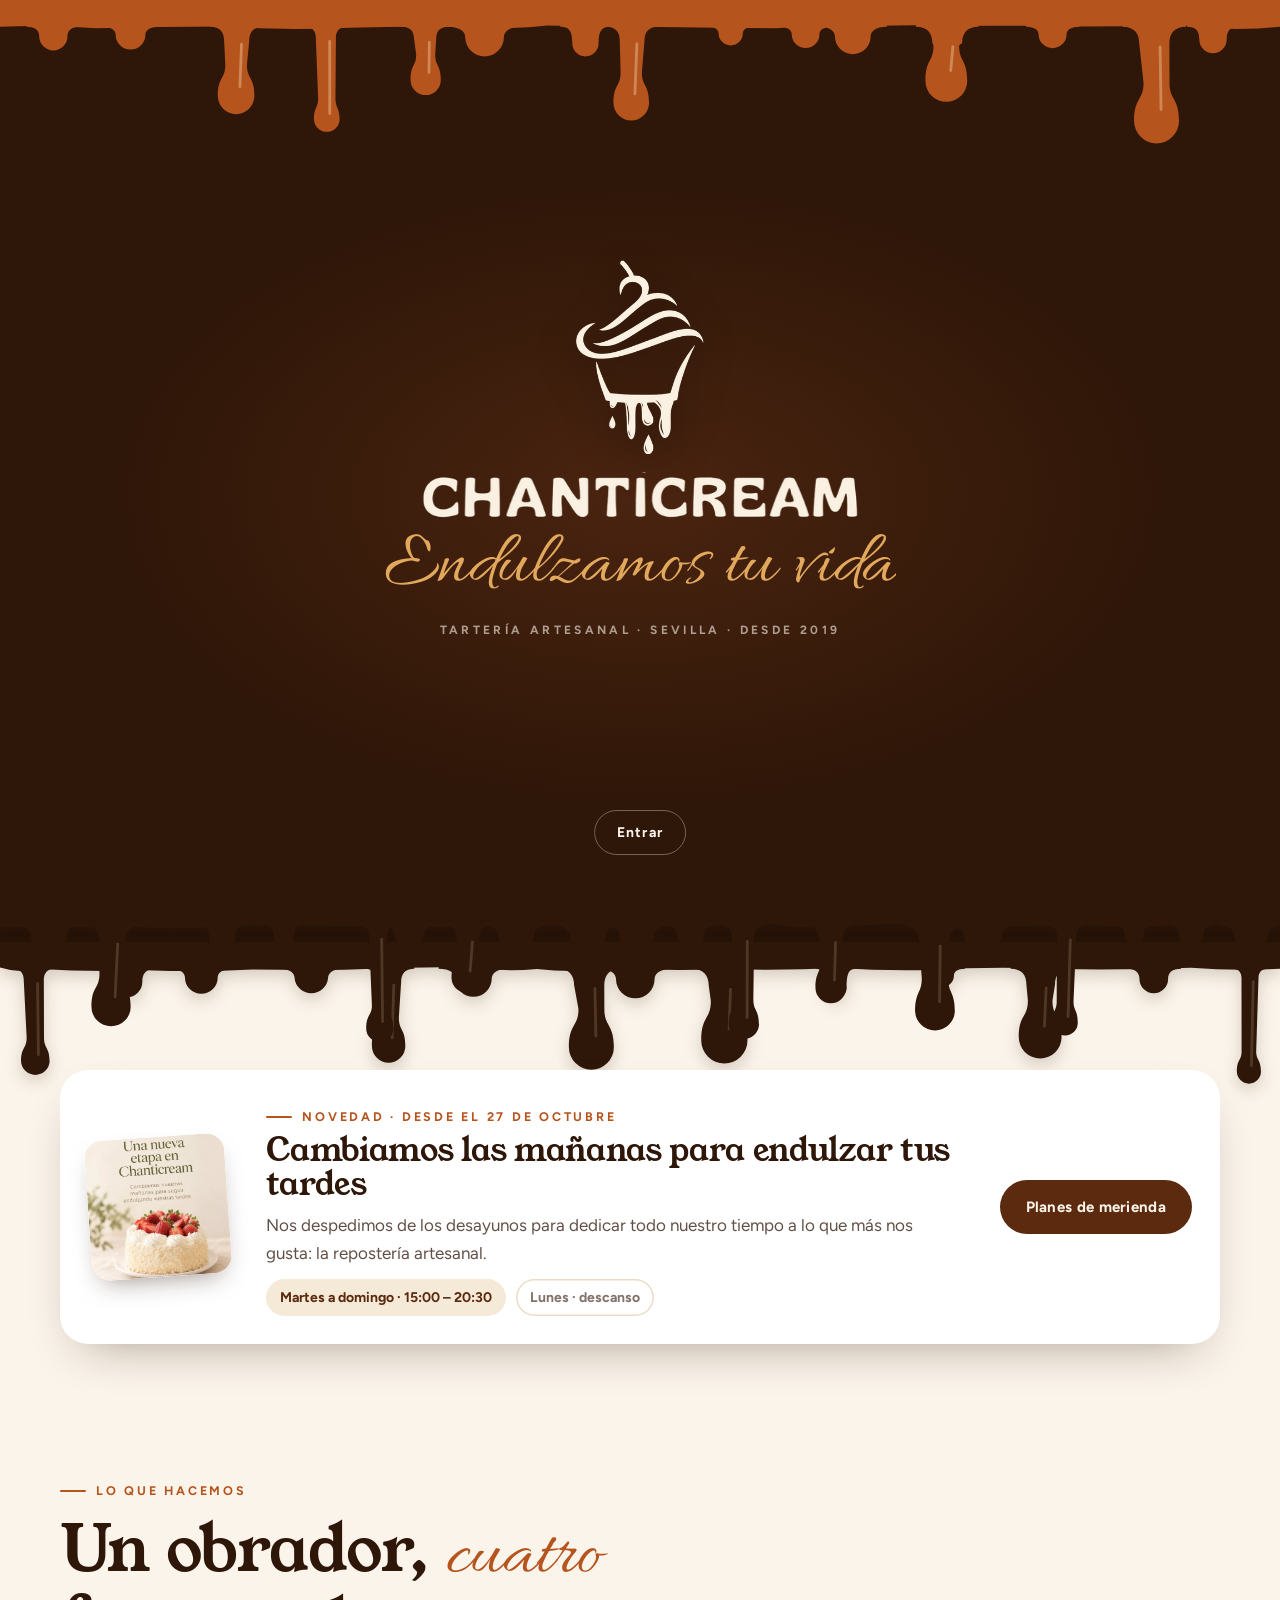
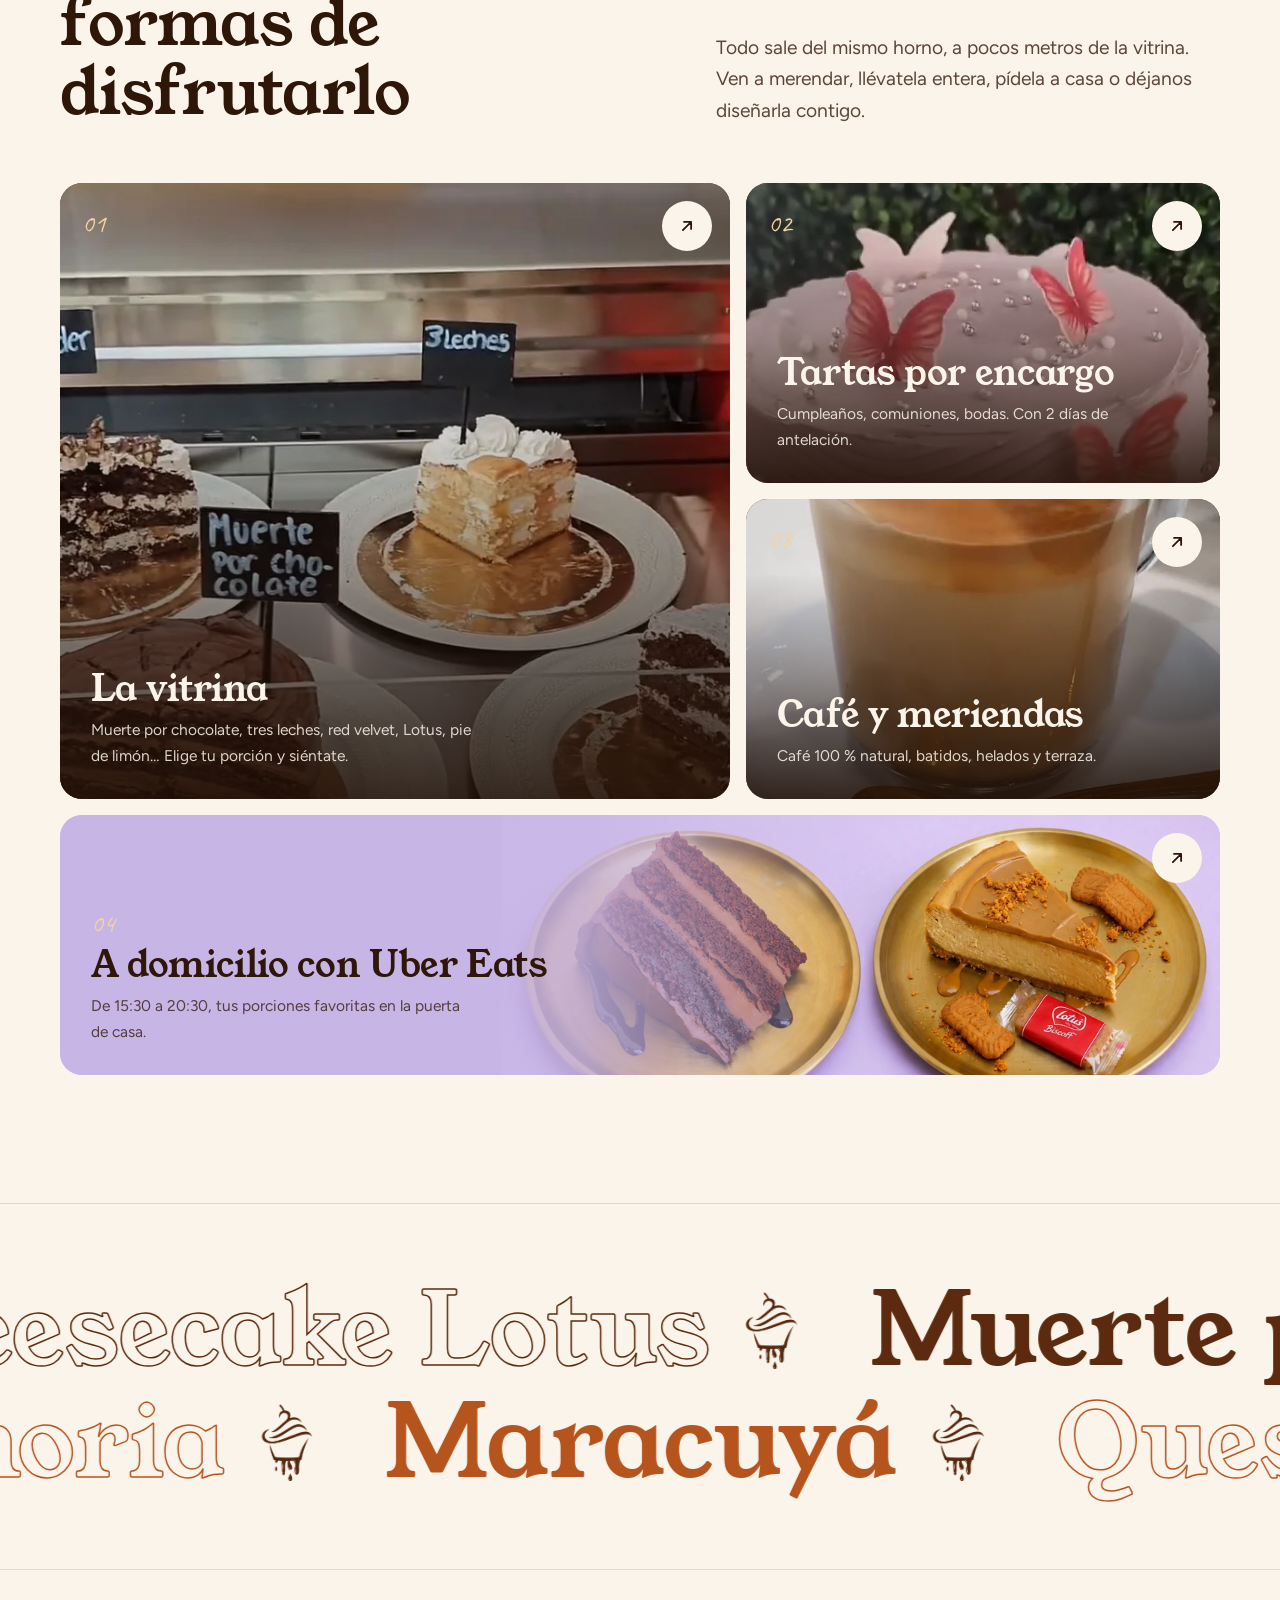
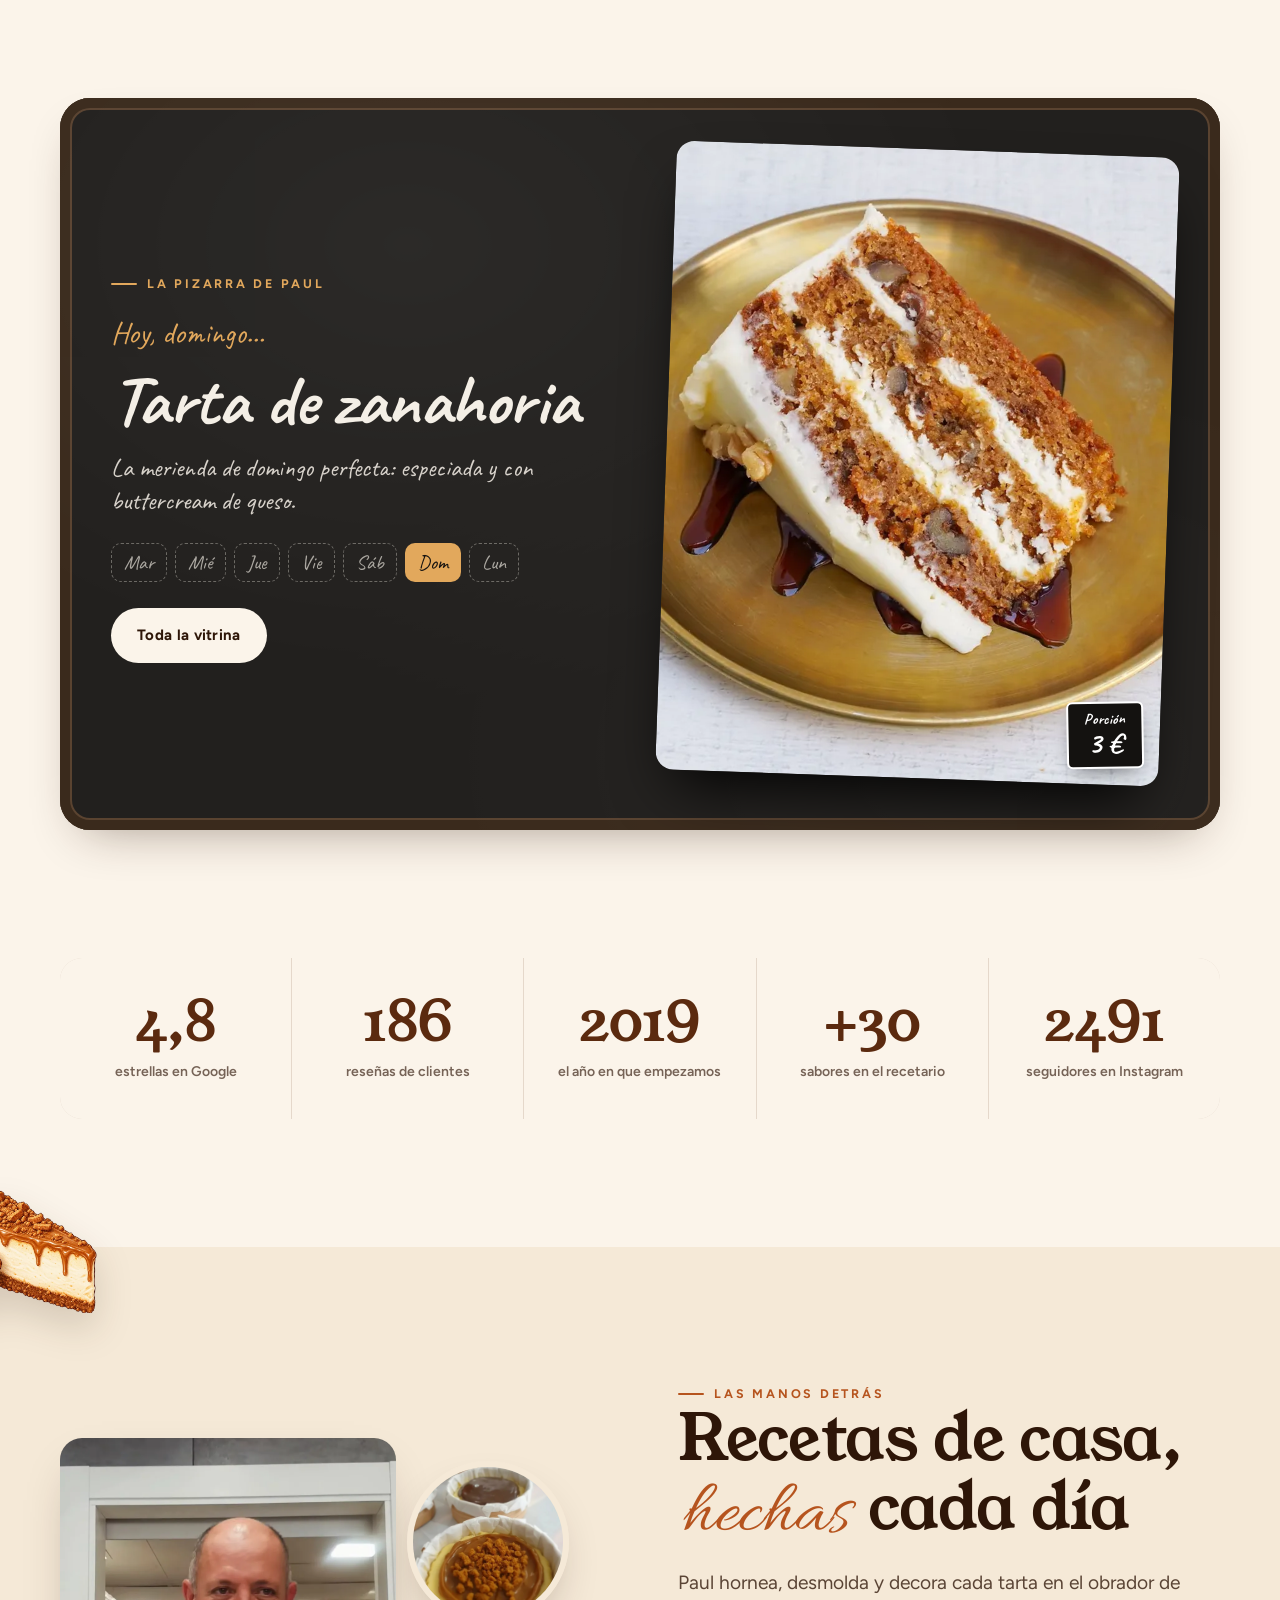
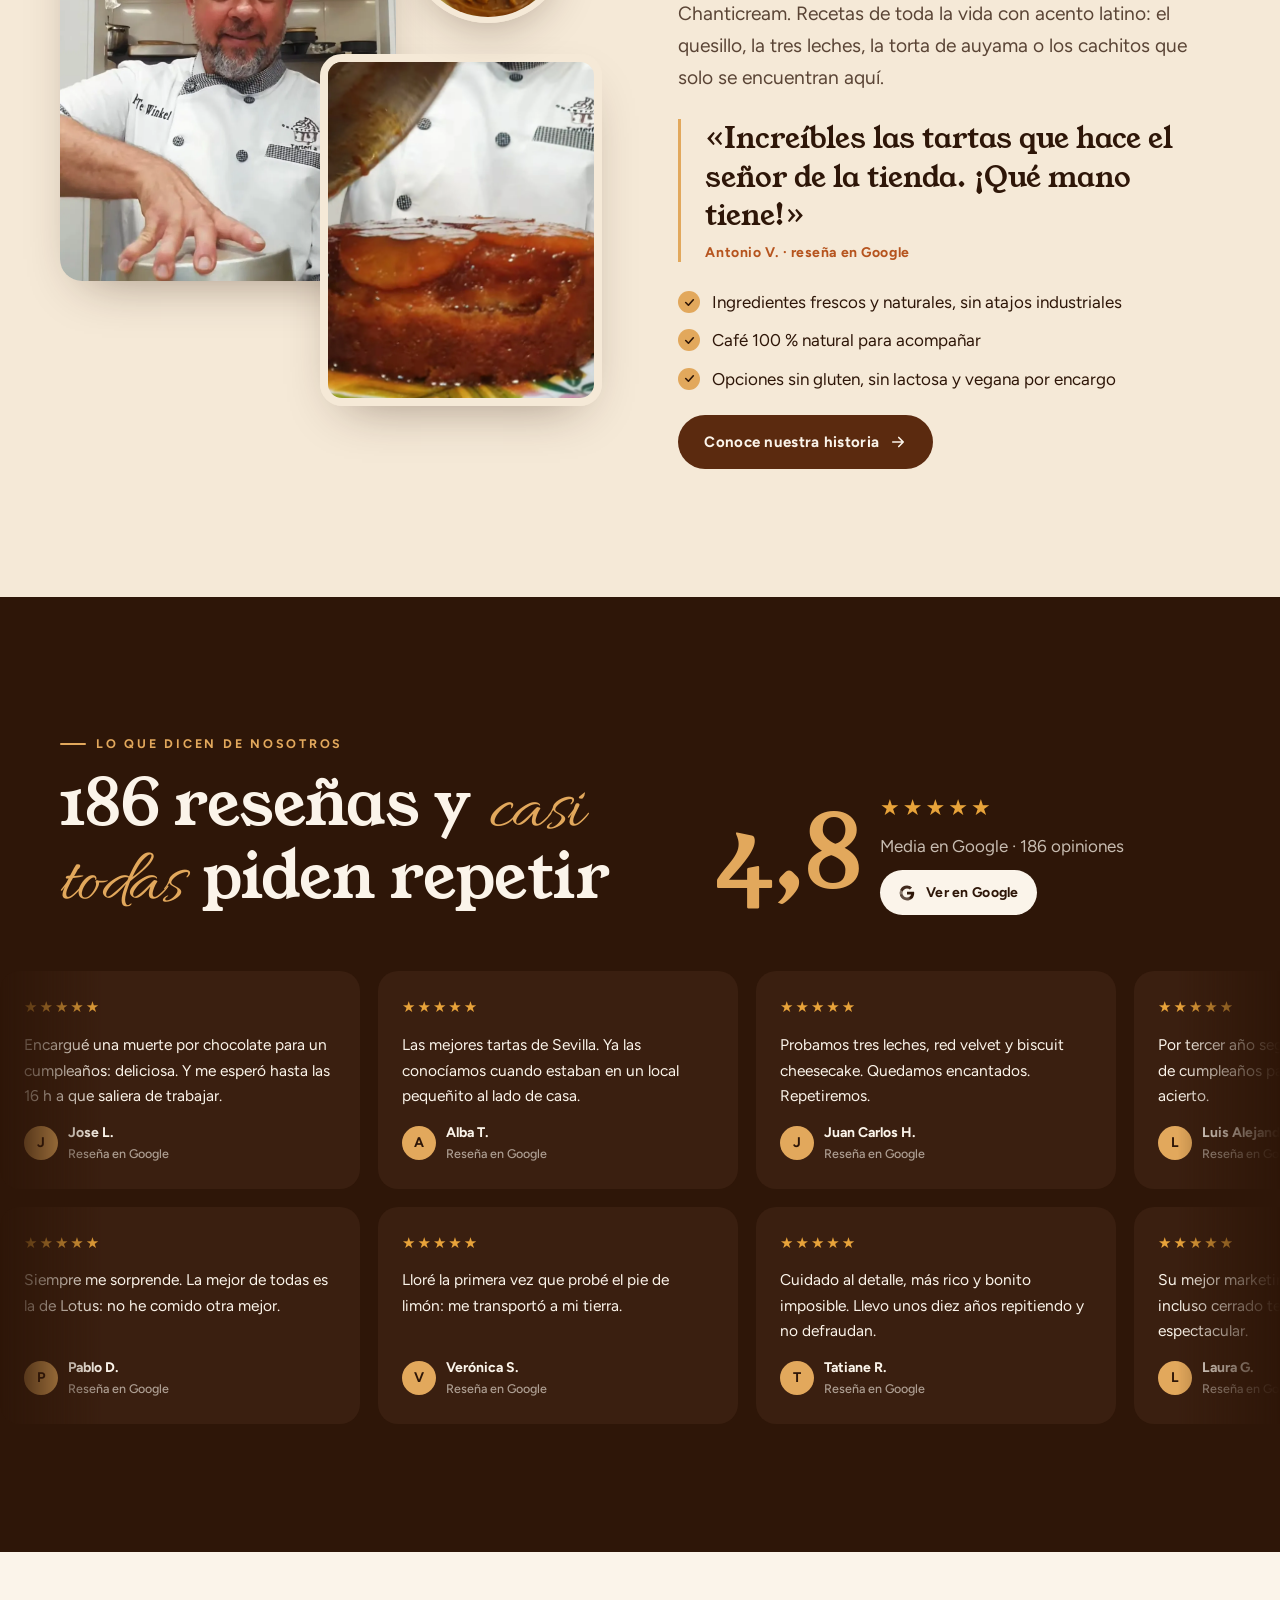
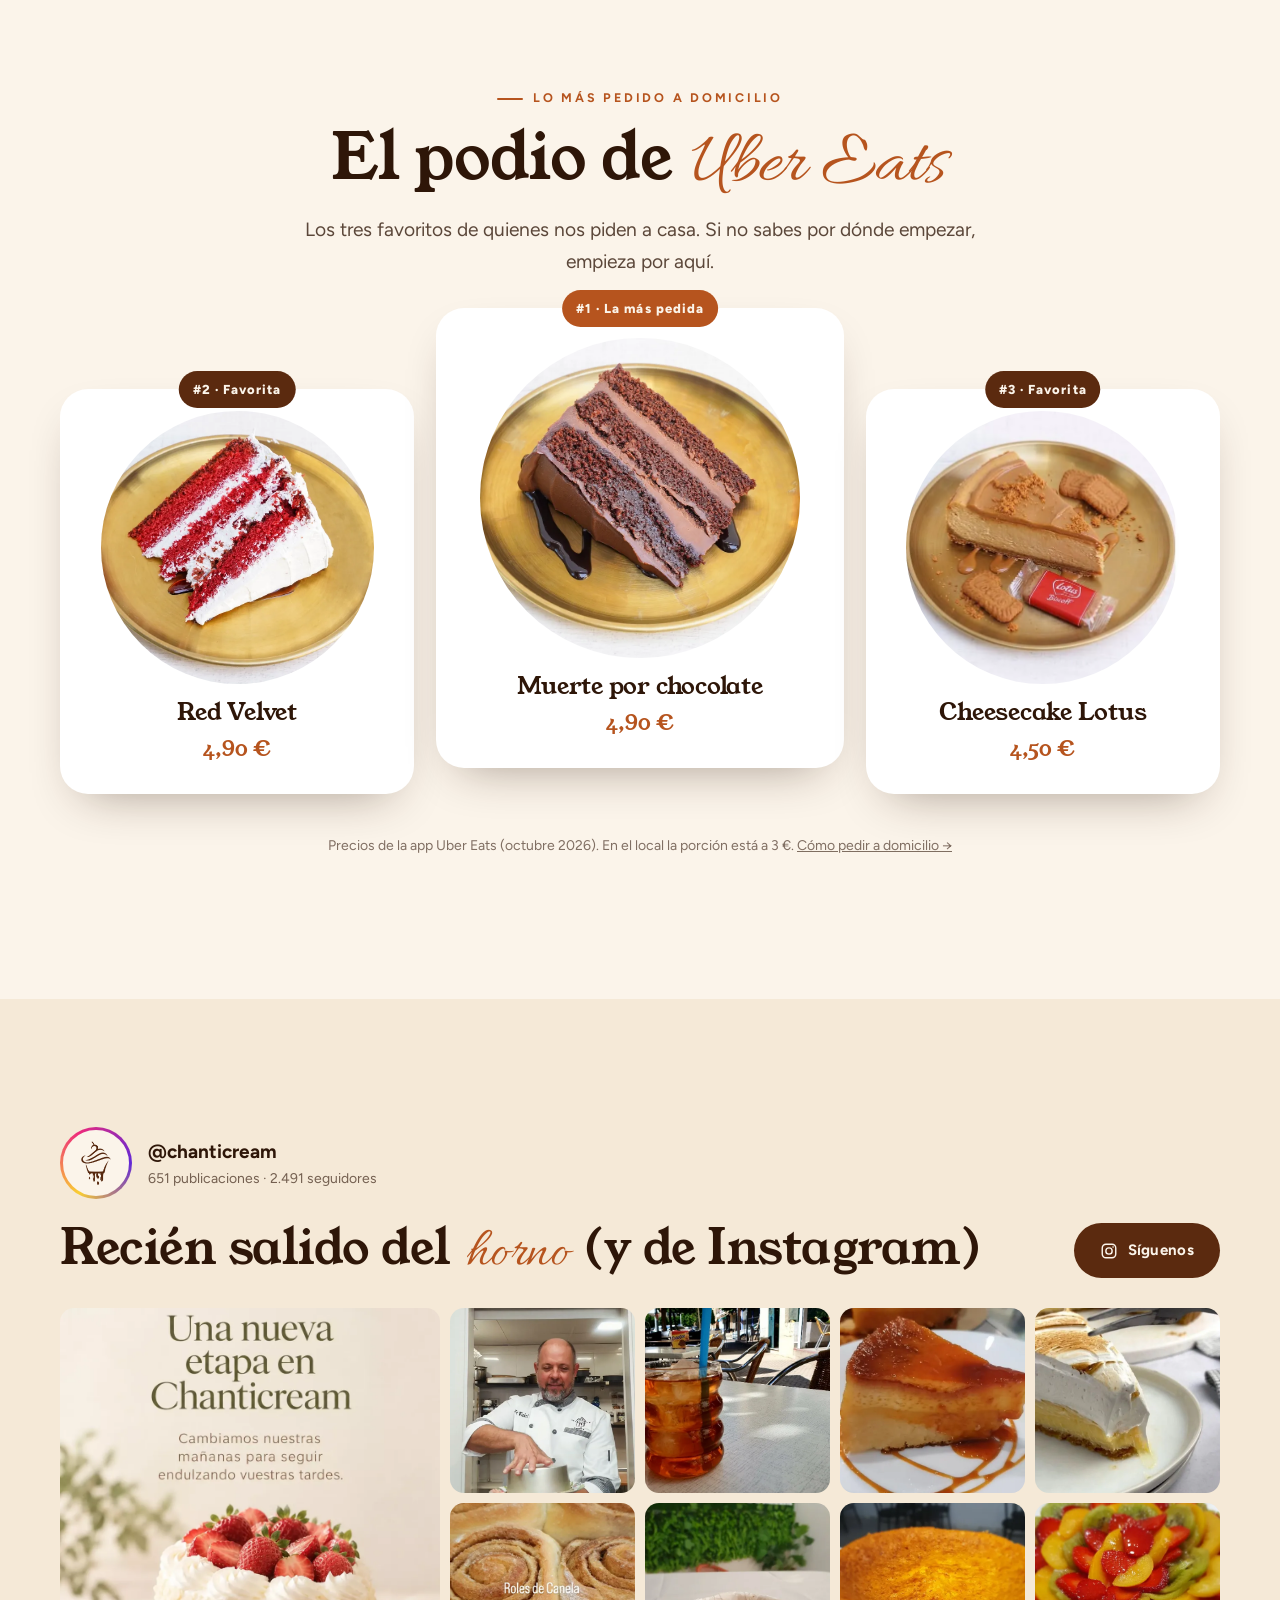
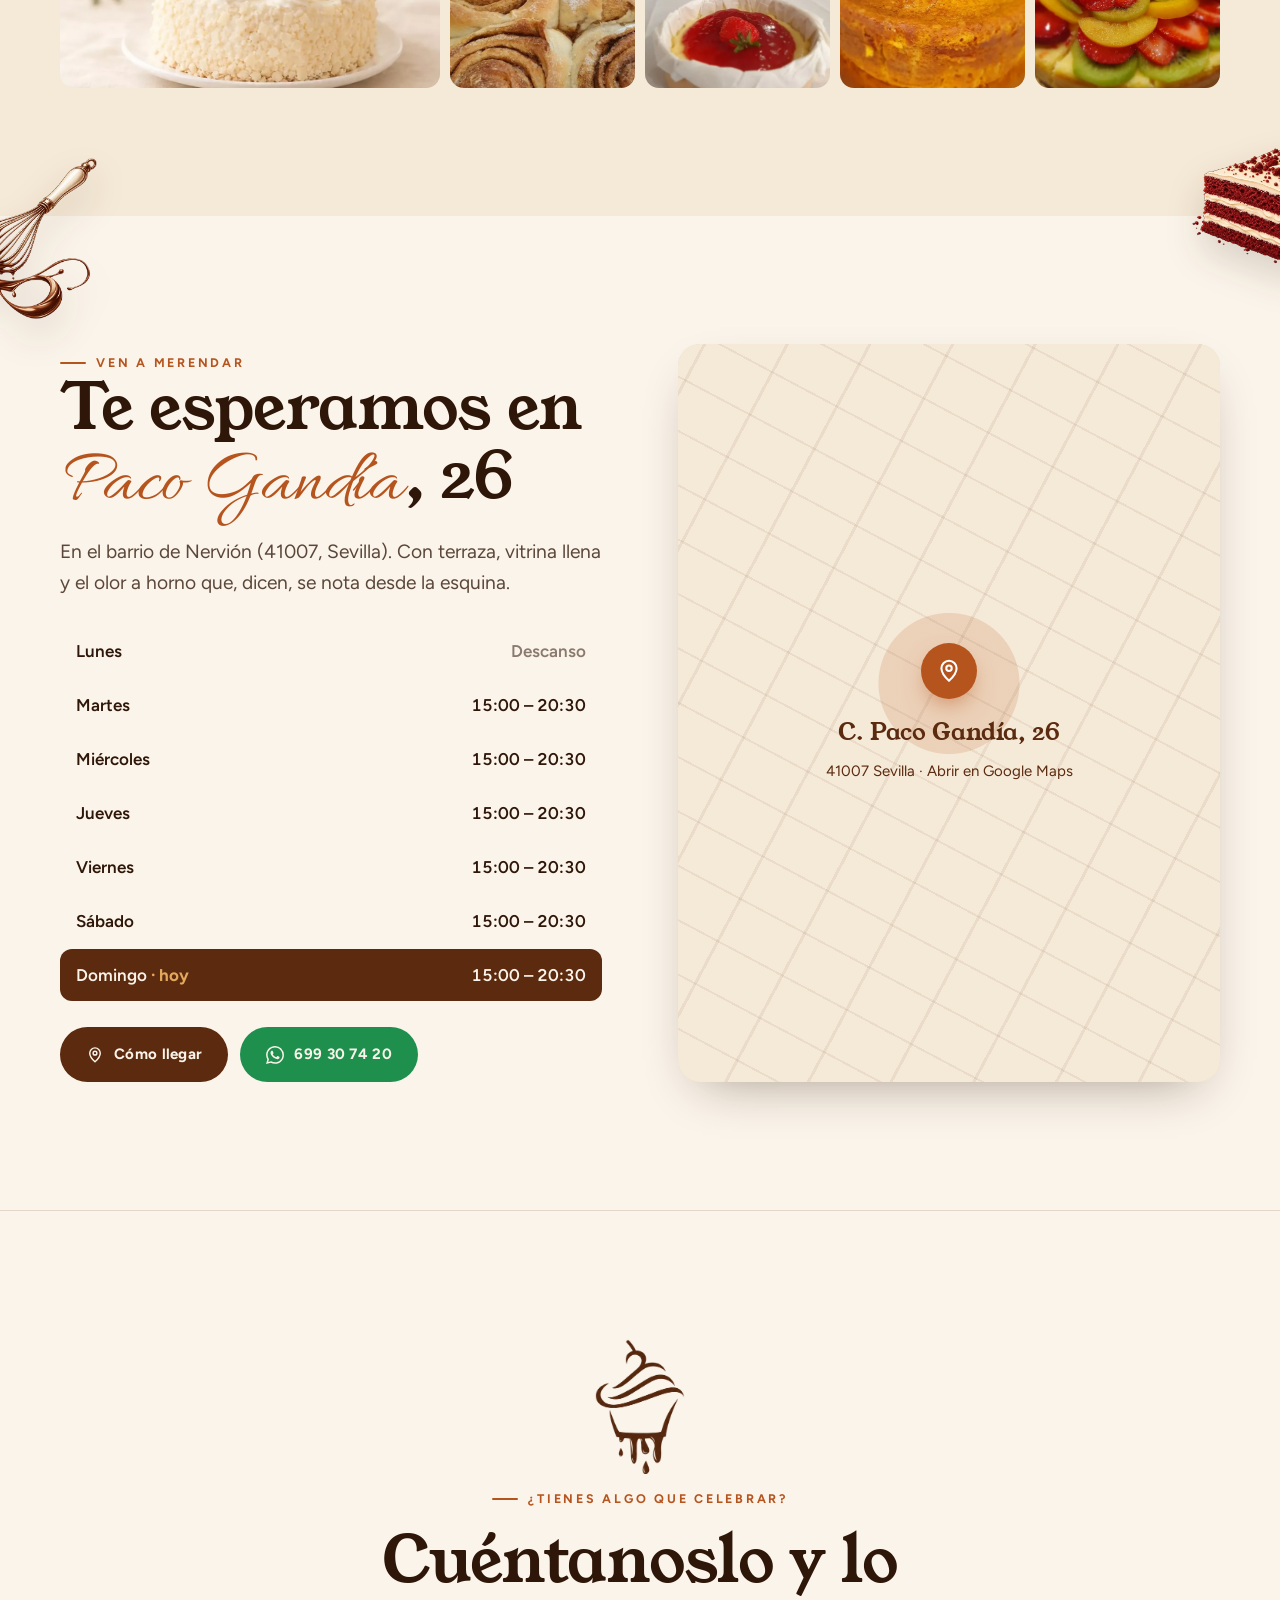
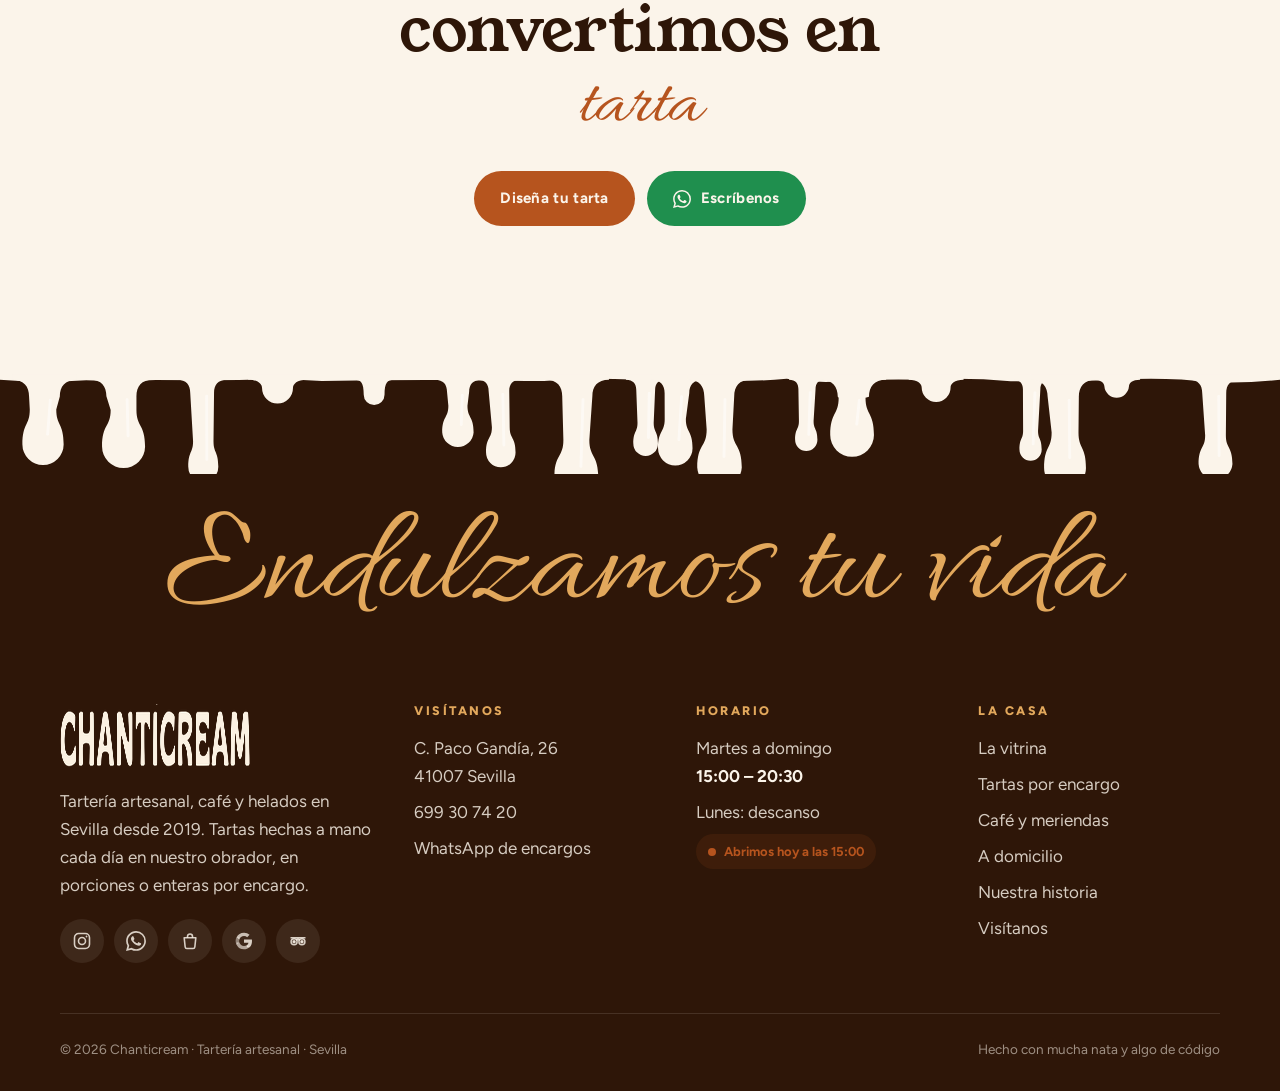
==== commit 767dfd04: "Vista previa para compartir: imagen con logo, título y descripción Co-Authored-By: Claude Opus 5.5 <" ====
--- a/index.html
+++ b/index.html
@@ -8,16 +8,27 @@
 <meta name="theme-color" content="#2e1608">
 <meta property="og:type" content="website">
 <meta property="og:site_name" content="Chanticream">
-<meta property="og:title" content="Chanticream · Tartería artesanal, café y helados en Sevilla">
-<meta property="og:description" content="Tartas artesanales hechas a mano en Sevilla desde 2019. Porciones en vitrina, tartas por encargo, café y helados. C. Paco Gandía 26. Martes a domingo de 15:00 a 20:30.">
-<meta property="og:image" content="assets/img/hero/vitrina.webp">
+<link rel="canonical" href="https://sefiro888.github.io/chanticream/">
+<meta property="og:url" content="https://sefiro888.github.io/chanticream/">
+<meta property="og:title" content="Chanticream · Endulzamos tu vida 🍰">
+<meta property="og:description" content="Tartería artesanal en Sevilla desde 2019. Porciones en vitrina, tartas por encargo a tu medida, café y helados. 4,8 ★ en Google · C. Paco Gandía, 26.">
+<meta property="og:image" content="https://sefiro888.github.io/chanticream/assets/img/marca/compartir.jpg">
+<meta property="og:image:secure_url" content="https://sefiro888.github.io/chanticream/assets/img/marca/compartir.jpg">
+<meta property="og:image:type" content="image/jpeg">
+<meta property="og:image:width" content="1200">
+<meta property="og:image:height" content="630">
+<meta property="og:image:alt" content="Logo de Chanticream junto a porciones de muerte por chocolate y red velvet">
 <meta property="og:locale" content="es_ES">
+<meta name="twitter:card" content="summary_large_image">
+<meta name="twitter:title" content="Chanticream · Endulzamos tu vida 🍰">
+<meta name="twitter:description" content="Tartería artesanal en Sevilla desde 2019. Porciones en vitrina, tartas por encargo a tu medida, café y helados. 4,8 ★ en Google · C. Paco Gandía, 26.">
+<meta name="twitter:image" content="https://sefiro888.github.io/chanticream/assets/img/marca/compartir.jpg">
 <link rel="icon" href="assets/img/marca/favicon.png" type="image/png">
 <link rel="apple-touch-icon" href="assets/img/marca/apple-touch-icon.png">
 <link rel="preconnect" href="https://fonts.googleapis.com">
 <link rel="preconnect" href="https://fonts.gstatic.com" crossorigin>
 <link href="https://fonts.googleapis.com/css2?family=Allura&family=Caveat:wght@500;700&family=Figtree:ital,wght@0,400..800;1,400..800&family=Young+Serif&display=swap" rel="stylesheet">
-<link rel="stylesheet" href="assets/css/site.css?v=2610272203">
+<link rel="stylesheet" href="assets/css/site.css?v=2610281053">
 
 </head>
 <body class="con-hero" data-pagina="inicio">
@@ -377,7 +388,7 @@
   <a class="wa-flot" href="https://wa.me/34699307420?text=Hola%20Chanticream%2C%20%C2%BFqu%C3%A9%20tartas%20ten%C3%A9is%20hoy%20en%20la%20vitrina%3F" target="_blank" rel="noopener" aria-label="Escríbenos por WhatsApp: ¿Qué hay hoy en la vitrina?"><svg viewBox="0 0 24 24" fill="currentColor"><path d="M17.47 14.38c-.3-.15-1.76-.87-2.03-.97-.27-.1-.47-.15-.67.15-.2.3-.77.97-.94 1.16-.17.2-.35.22-.64.07-.3-.15-1.26-.46-2.39-1.47-.88-.79-1.48-1.76-1.65-2.06-.17-.3-.02-.46.13-.6.13-.14.3-.35.45-.52.15-.18.2-.3.3-.5.1-.2.05-.37-.03-.52-.07-.15-.67-1.61-.92-2.21-.24-.58-.49-.5-.67-.51h-.57c-.2 0-.52.07-.79.37-.27.3-1.04 1.02-1.04 2.48 0 1.46 1.07 2.88 1.21 3.07.15.2 2.1 3.2 5.08 4.49.71.31 1.26.49 1.7.63.71.22 1.36.19 1.87.12.57-.09 1.76-.72 2-1.41.25-.7.25-1.29.18-1.42-.08-.12-.27-.2-.57-.34m-5.42 7.4h-.01a9.87 9.87 0 0 1-5.03-1.38l-.36-.21-3.74.98 1-3.65-.24-.37a9.86 9.86 0 0 1-1.51-5.26c0-5.45 4.44-9.88 9.89-9.88 2.64 0 5.12 1.03 6.99 2.9a9.82 9.82 0 0 1 2.89 6.99c0 5.45-4.44 9.88-9.88 9.88m8.41-18.3A11.82 11.82 0 0 0 12.05 0C5.5 0 .16 5.34.16 11.89c0 2.1.55 4.14 1.59 5.95L.06 24l6.3-1.65a11.88 11.88 0 0 0 5.68 1.45h.01c6.55 0 11.89-5.34 11.89-11.89a11.82 11.82 0 0 0-3.48-8.41Z"/></svg><span class="wa__tip" aria-hidden="true">¿Qué hay hoy en la vitrina?</span></a>
 </div>
 
-<script src="assets/js/datos.js?v=2610272203"></script>
-<script src="assets/js/site.js?v=2610272203"></script>
+<script src="assets/js/datos.js?v=2610281053"></script>
+<script src="assets/js/site.js?v=2610281053"></script>
 </body>
 </html>
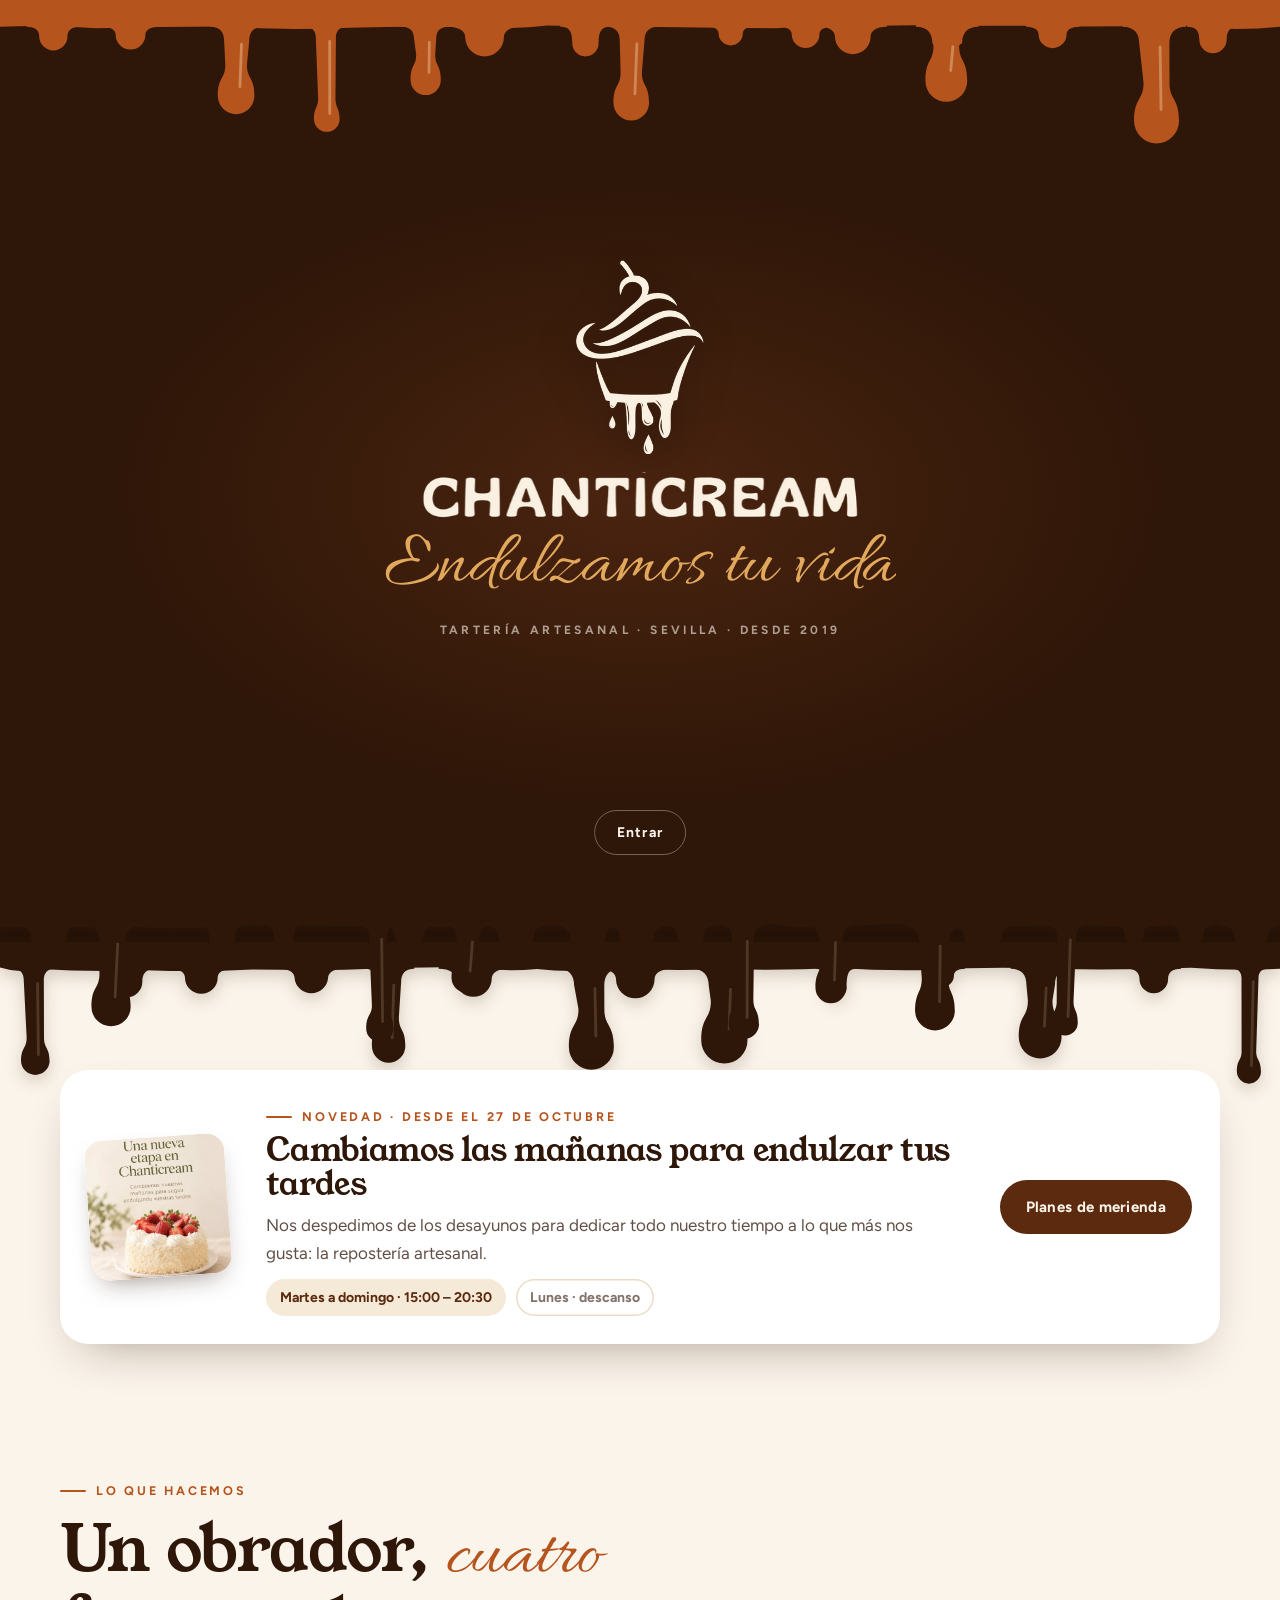
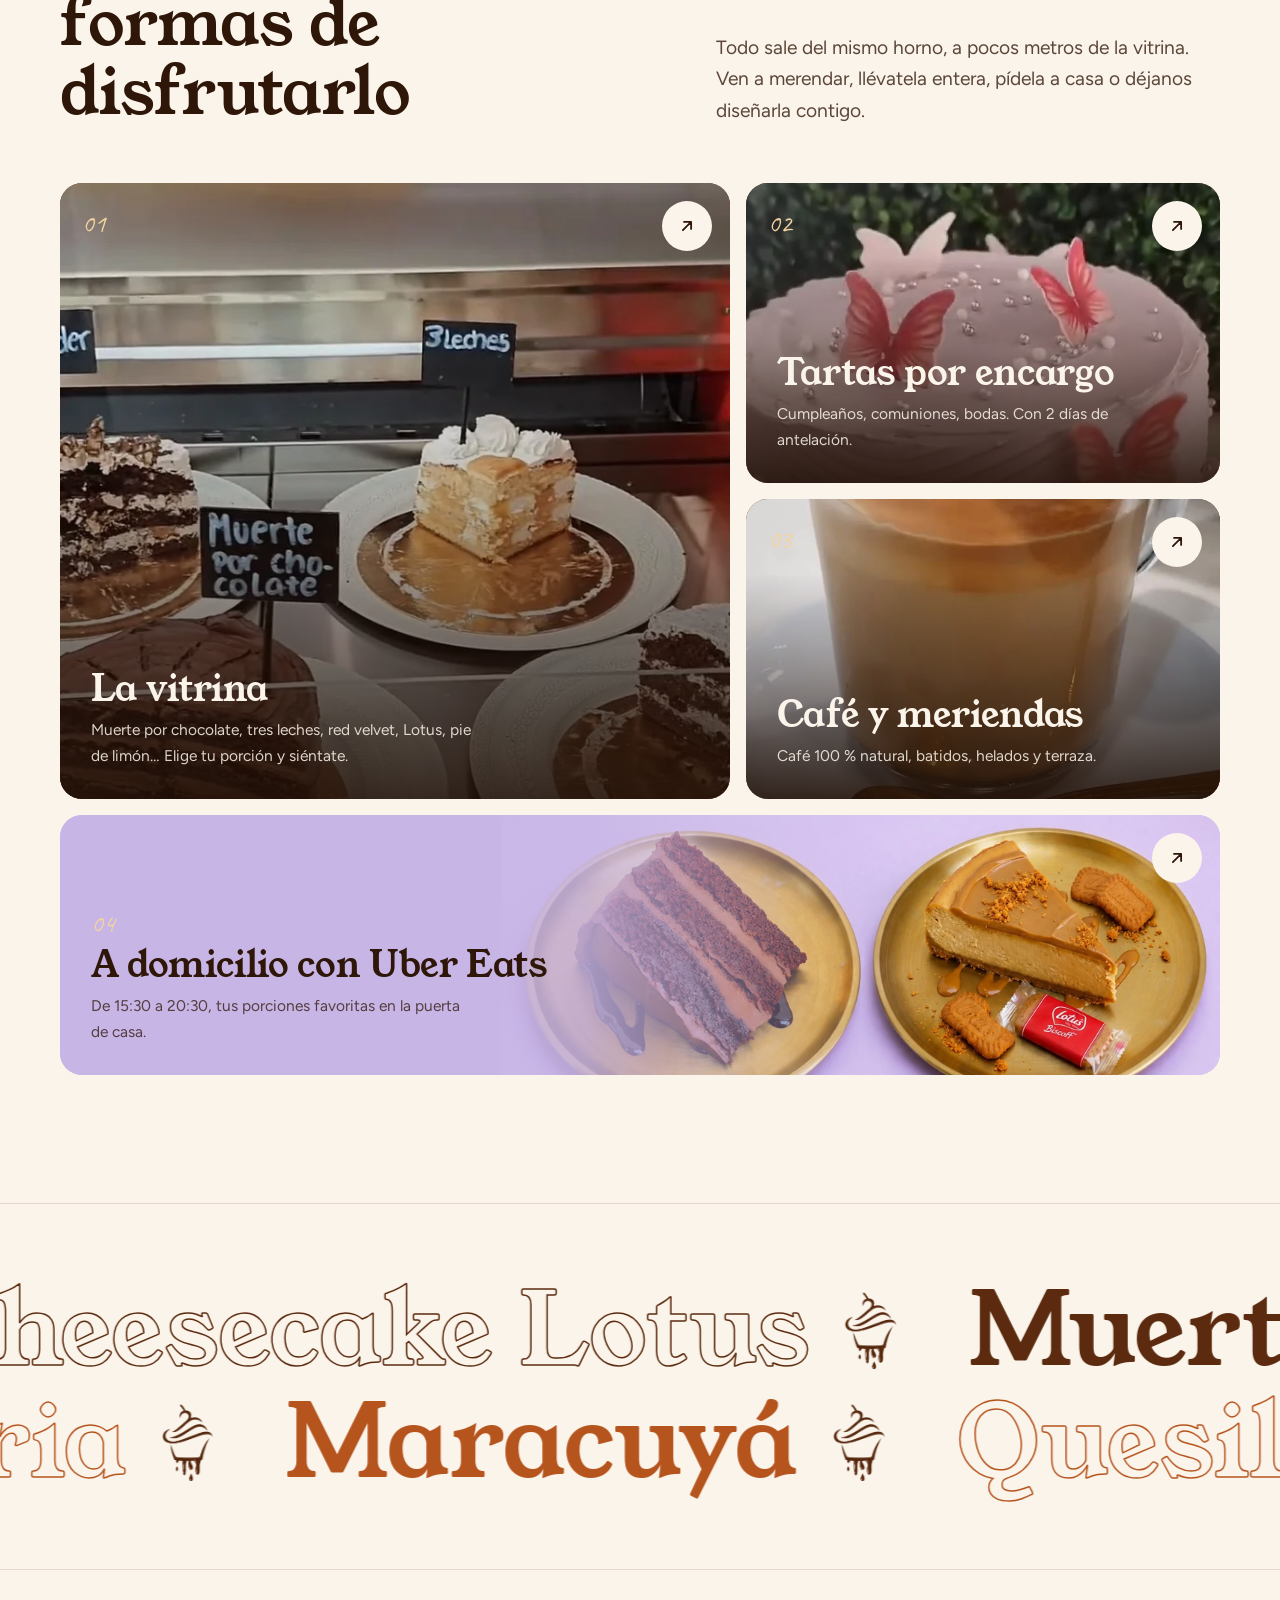
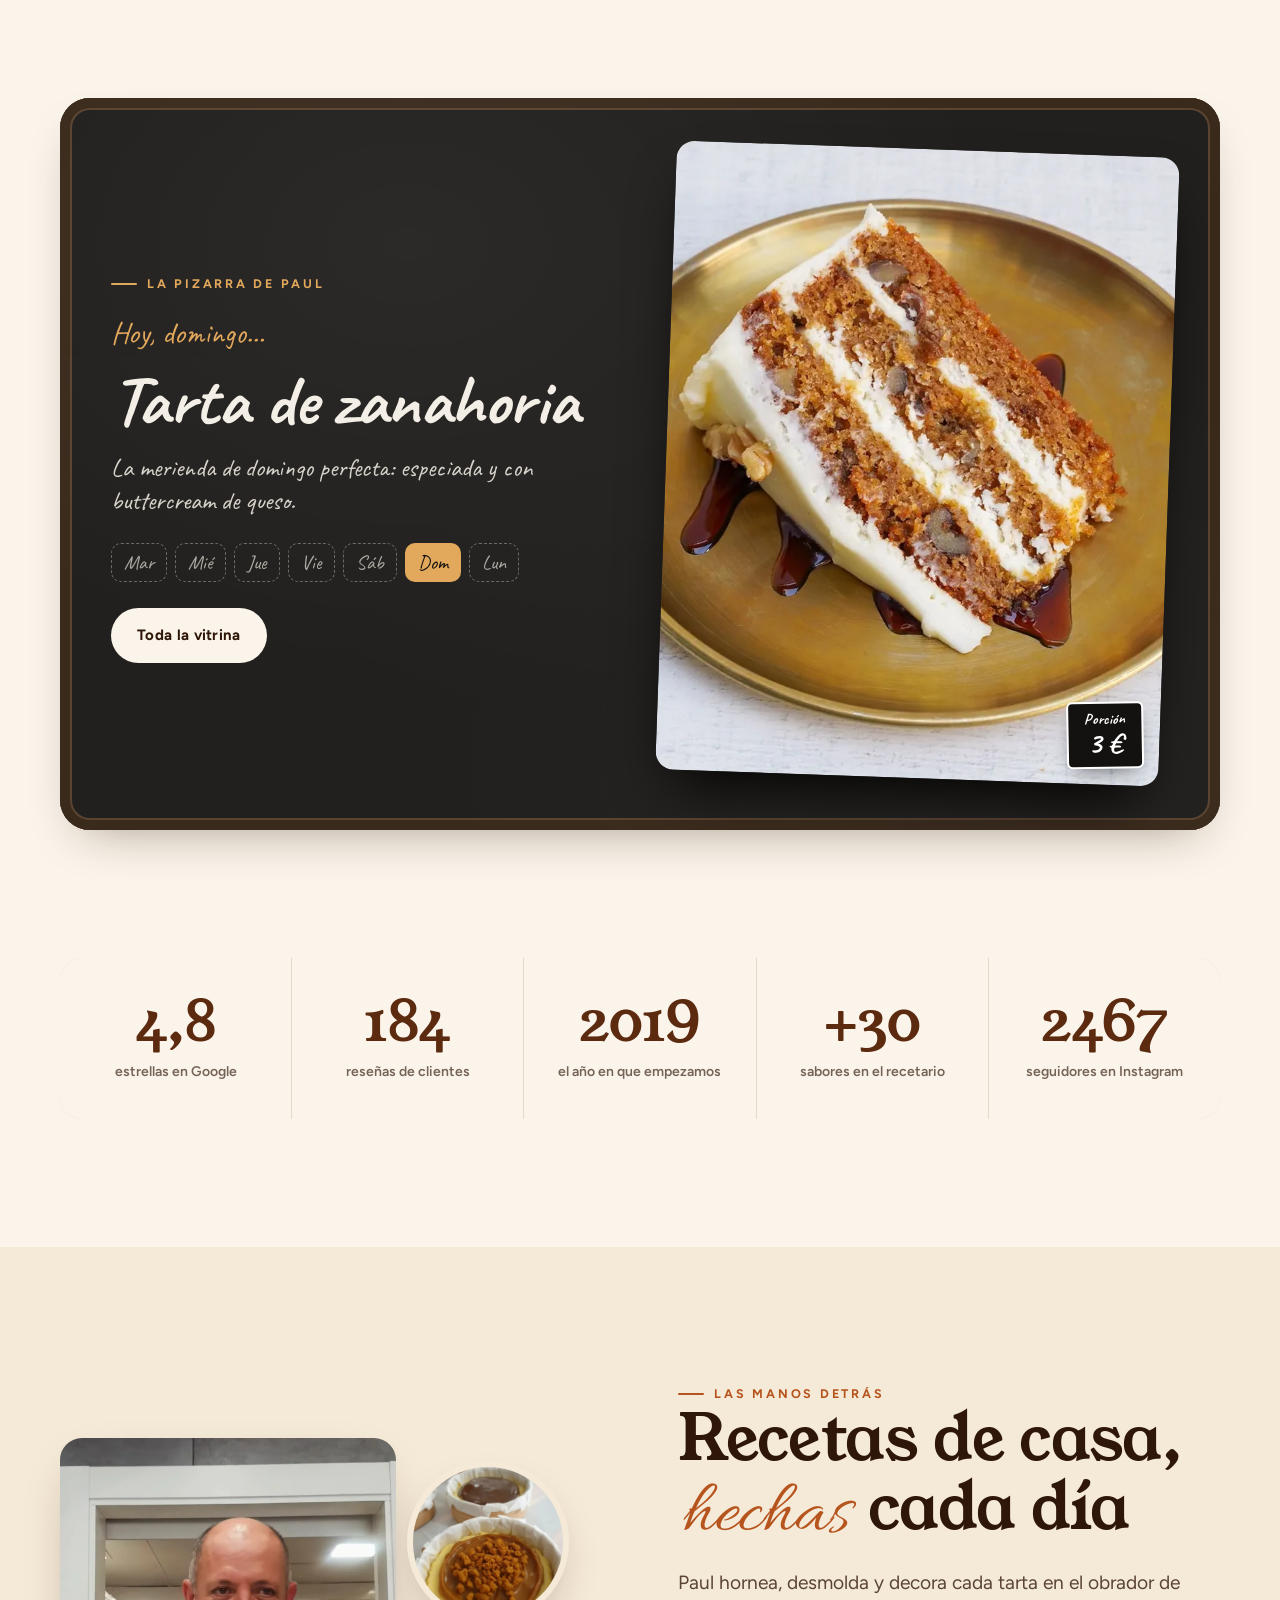
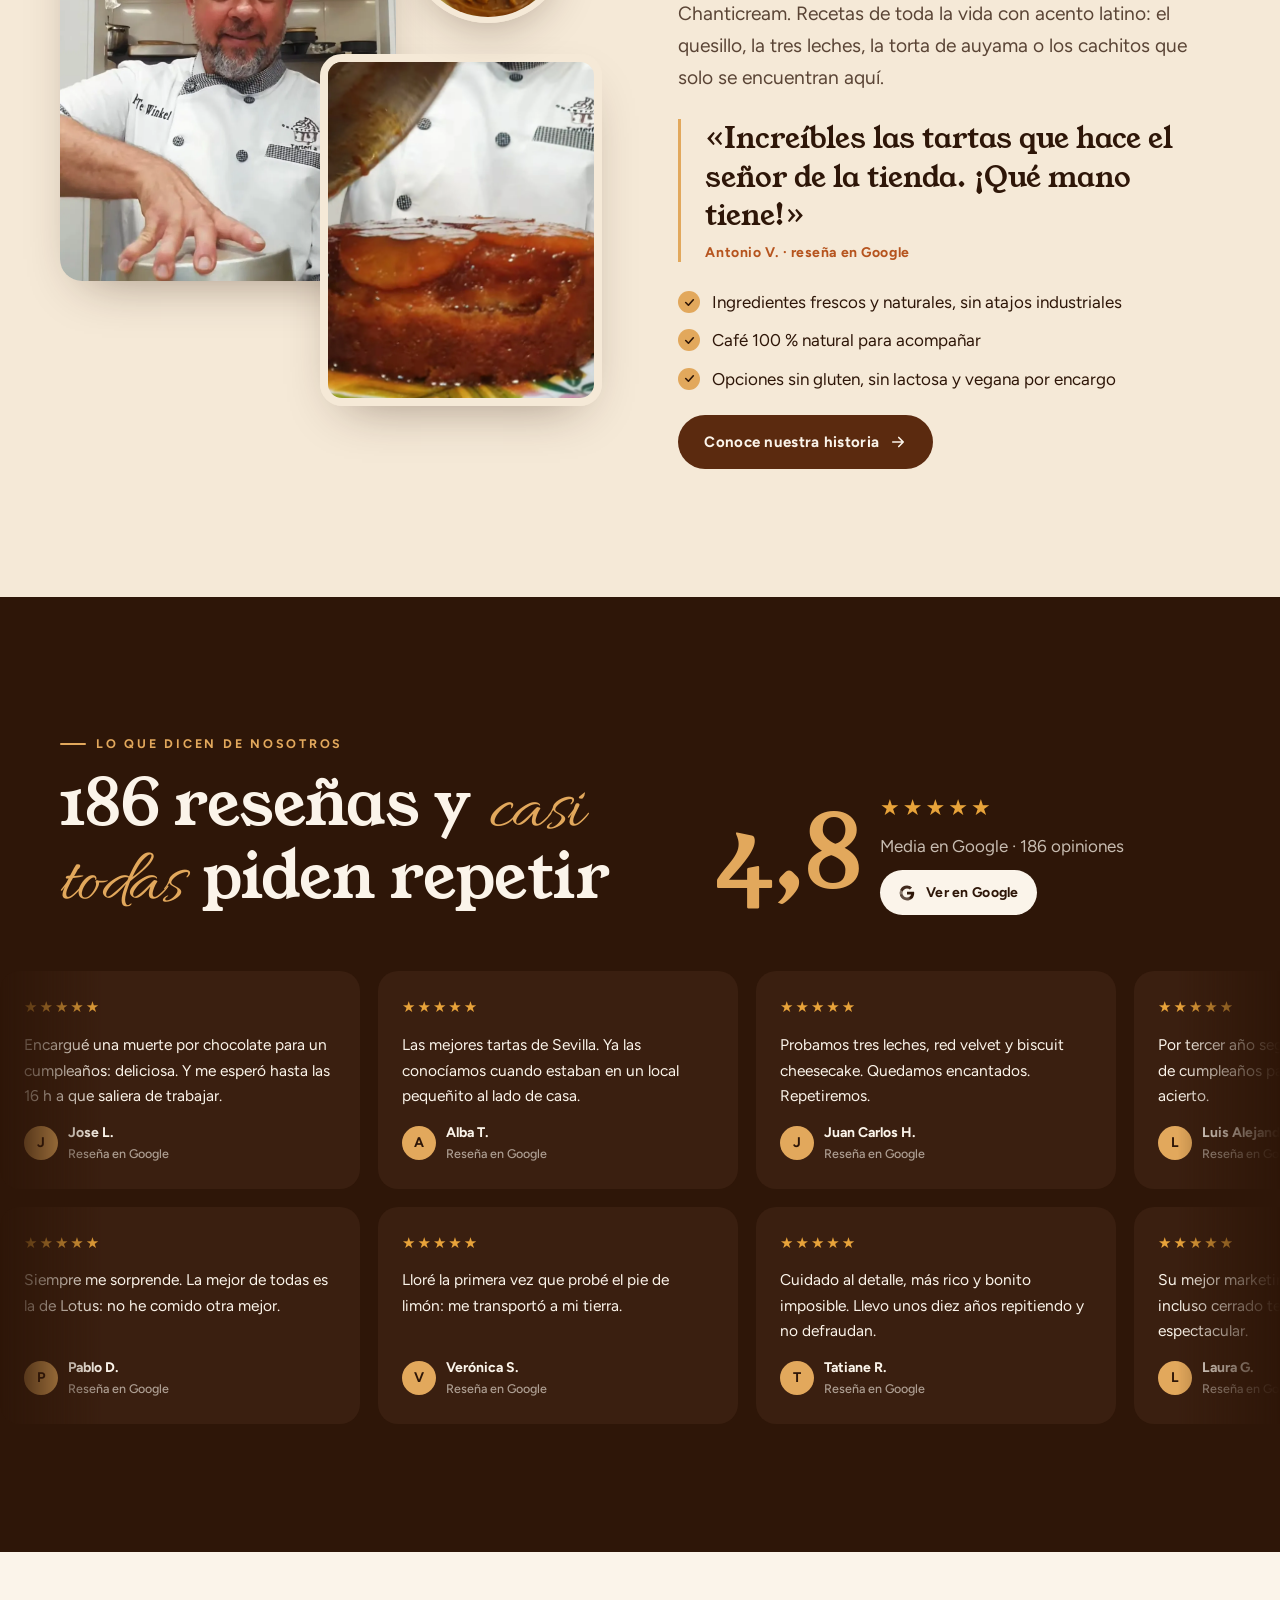
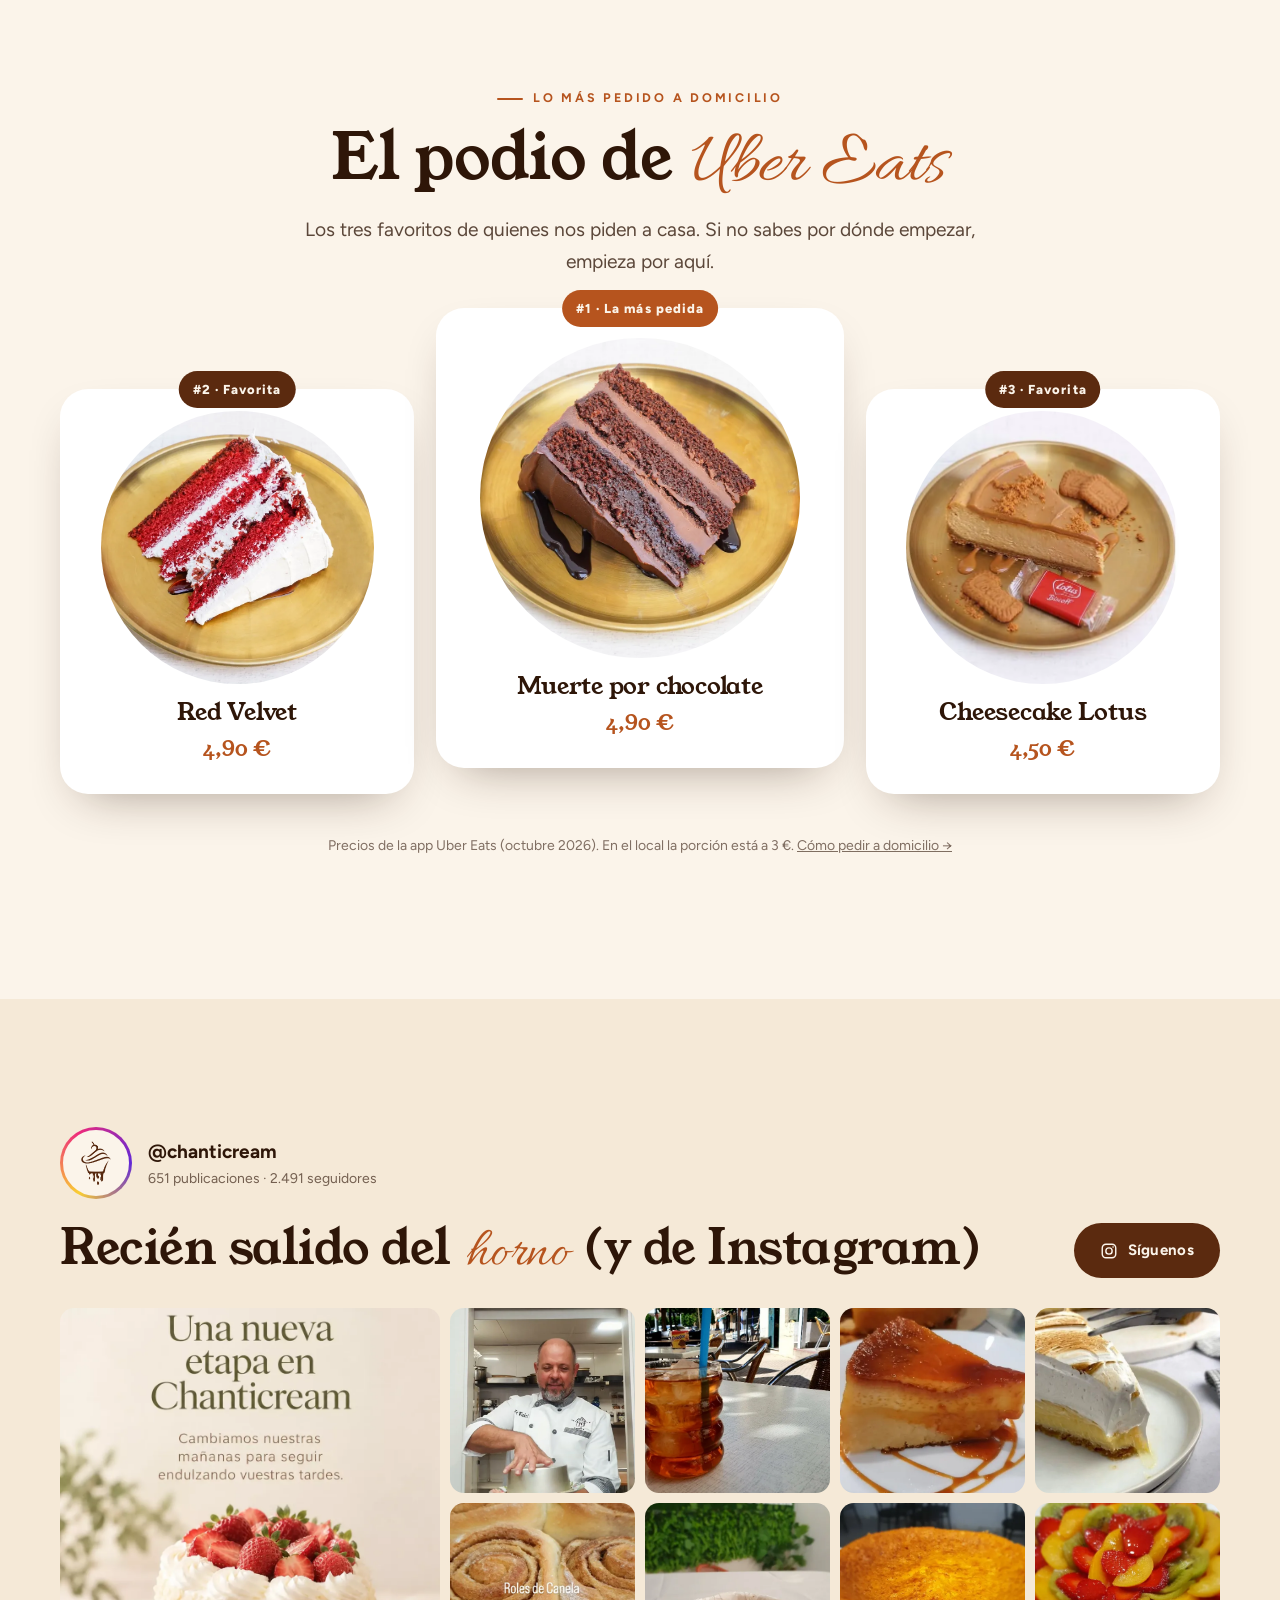
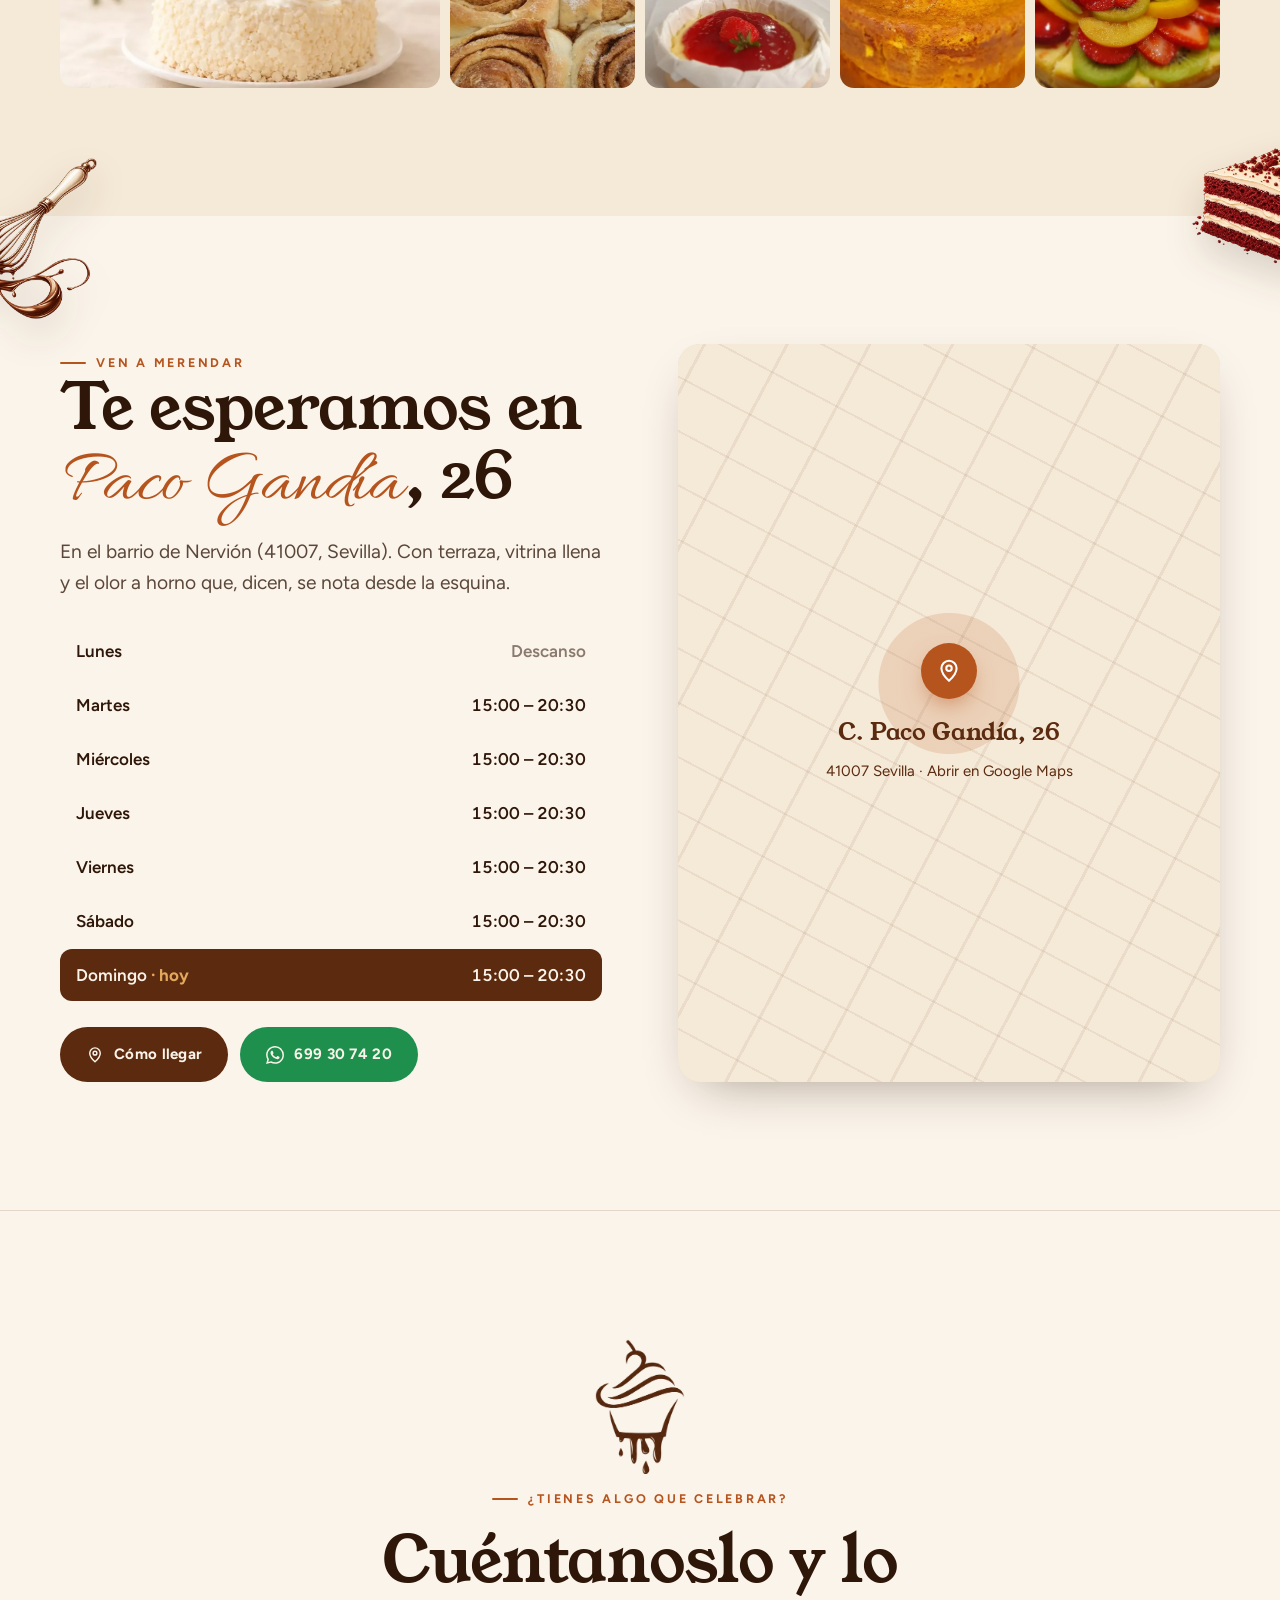
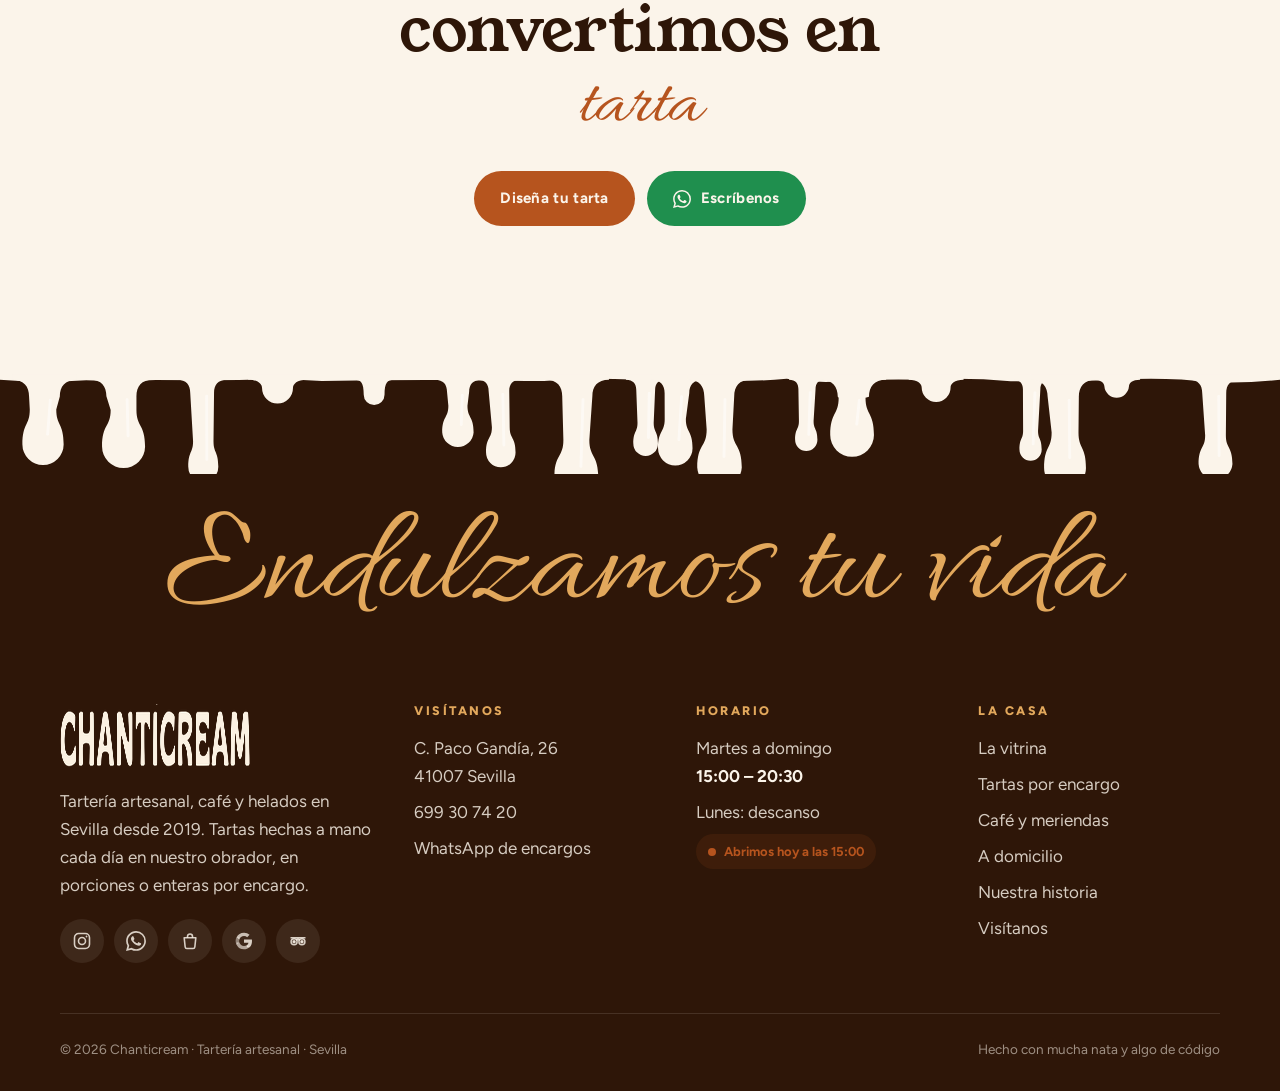
==== commit 40b482bd: "WhatsApp: frase corta visible al entrar, como globito de chat Co-Authored-By: Claude Opus 5.5 <norep" ====
--- a/index.html
+++ b/index.html
@@ -28,7 +28,7 @@
 <link rel="preconnect" href="https://fonts.googleapis.com">
 <link rel="preconnect" href="https://fonts.gstatic.com" crossorigin>
 <link href="https://fonts.googleapis.com/css2?family=Allura&family=Caveat:wght@500;700&family=Figtree:ital,wght@0,400..800;1,400..800&family=Young+Serif&display=swap" rel="stylesheet">
-<link rel="stylesheet" href="assets/css/site.css?v=2610281053">
+<link rel="stylesheet" href="assets/css/site.css?v=2610281106">
 
 </head>
 <body class="con-hero" data-pagina="inicio">
@@ -388,7 +388,7 @@
   <a class="wa-flot" href="https://wa.me/34699307420?text=Hola%20Chanticream%2C%20%C2%BFqu%C3%A9%20tartas%20ten%C3%A9is%20hoy%20en%20la%20vitrina%3F" target="_blank" rel="noopener" aria-label="Escríbenos por WhatsApp: ¿Qué hay hoy en la vitrina?"><svg viewBox="0 0 24 24" fill="currentColor"><path d="M17.47 14.38c-.3-.15-1.76-.87-2.03-.97-.27-.1-.47-.15-.67.15-.2.3-.77.97-.94 1.16-.17.2-.35.22-.64.07-.3-.15-1.26-.46-2.39-1.47-.88-.79-1.48-1.76-1.65-2.06-.17-.3-.02-.46.13-.6.13-.14.3-.35.45-.52.15-.18.2-.3.3-.5.1-.2.05-.37-.03-.52-.07-.15-.67-1.61-.92-2.21-.24-.58-.49-.5-.67-.51h-.57c-.2 0-.52.07-.79.37-.27.3-1.04 1.02-1.04 2.48 0 1.46 1.07 2.88 1.21 3.07.15.2 2.1 3.2 5.08 4.49.71.31 1.26.49 1.7.63.71.22 1.36.19 1.87.12.57-.09 1.76-.72 2-1.41.25-.7.25-1.29.18-1.42-.08-.12-.27-.2-.57-.34m-5.42 7.4h-.01a9.87 9.87 0 0 1-5.03-1.38l-.36-.21-3.74.98 1-3.65-.24-.37a9.86 9.86 0 0 1-1.51-5.26c0-5.45 4.44-9.88 9.89-9.88 2.64 0 5.12 1.03 6.99 2.9a9.82 9.82 0 0 1 2.89 6.99c0 5.45-4.44 9.88-9.88 9.88m8.41-18.3A11.82 11.82 0 0 0 12.05 0C5.5 0 .16 5.34.16 11.89c0 2.1.55 4.14 1.59 5.95L.06 24l6.3-1.65a11.88 11.88 0 0 0 5.68 1.45h.01c6.55 0 11.89-5.34 11.89-11.89a11.82 11.82 0 0 0-3.48-8.41Z"/></svg><span class="wa__tip" aria-hidden="true">¿Qué hay hoy en la vitrina?</span></a>
 </div>
 
-<script src="assets/js/datos.js?v=2610281053"></script>
-<script src="assets/js/site.js?v=2610281053"></script>
+<script src="assets/js/datos.js?v=2610281106"></script>
+<script src="assets/js/site.js?v=2610281106"></script>
 </body>
 </html>
--- a/assets/css/site.css
+++ b/assets/css/site.css
@@ -712,9 +712,12 @@
 .wa-flot.ver{opacity:1;transform:none}
 .wa-flot svg{width:28px;height:28px}
 .wa-flot:hover{box-shadow:0 12px 26px -8px rgba(18,140,70,.7),0 1px 3px rgba(0,0,0,.15)}
-.wa__tip{position:absolute;right:calc(100% + 10px);top:50%;translate:0 -50%;white-space:nowrap;pointer-events:none;
-  padding:8px 13px;border-radius:999px;background:var(--nata);color:var(--cacao);font-size:13.5px;font-weight:600;
-  box-shadow:0 6px 18px -8px rgba(46,22,8,.45),0 0 0 1px var(--nata-3);opacity:0;transform:translateX(8px);transition:opacity .35s,transform .45s var(--ease)}
+.wa__tip{position:absolute;right:calc(100% + 12px);top:50%;translate:0 -50%;white-space:nowrap;pointer-events:none;
+  display:flex;align-items:center;gap:7px;padding:8px 13px 8px 11px;border-radius:14px 14px 4px 14px;background:#fff;color:#1c1e21;font-size:13.5px;font-weight:600;
+  box-shadow:0 8px 22px -10px rgba(46,22,8,.5),0 0 0 1px rgba(46,22,8,.06);opacity:0;transform:translateX(10px) scale(.92);transform-origin:right center;
+  transition:opacity .4s,transform .5s cubic-bezier(.3,1.4,.5,1)}
+.wa__tip::before{content:"";flex:none;width:7px;height:7px;border-radius:50%;background:#25d366;box-shadow:0 0 0 3px rgba(37,211,102,.18)}
+.wa__tip::after{content:"";position:absolute;right:-5px;bottom:7px;width:10px;height:10px;background:#fff;transform:rotate(45deg);border-radius:2px}
 .wa-flot:hover .wa__tip,.wa-flot.dice .wa__tip{opacity:1;transform:none}
 
 /* ---------- Responsive ---------- */
